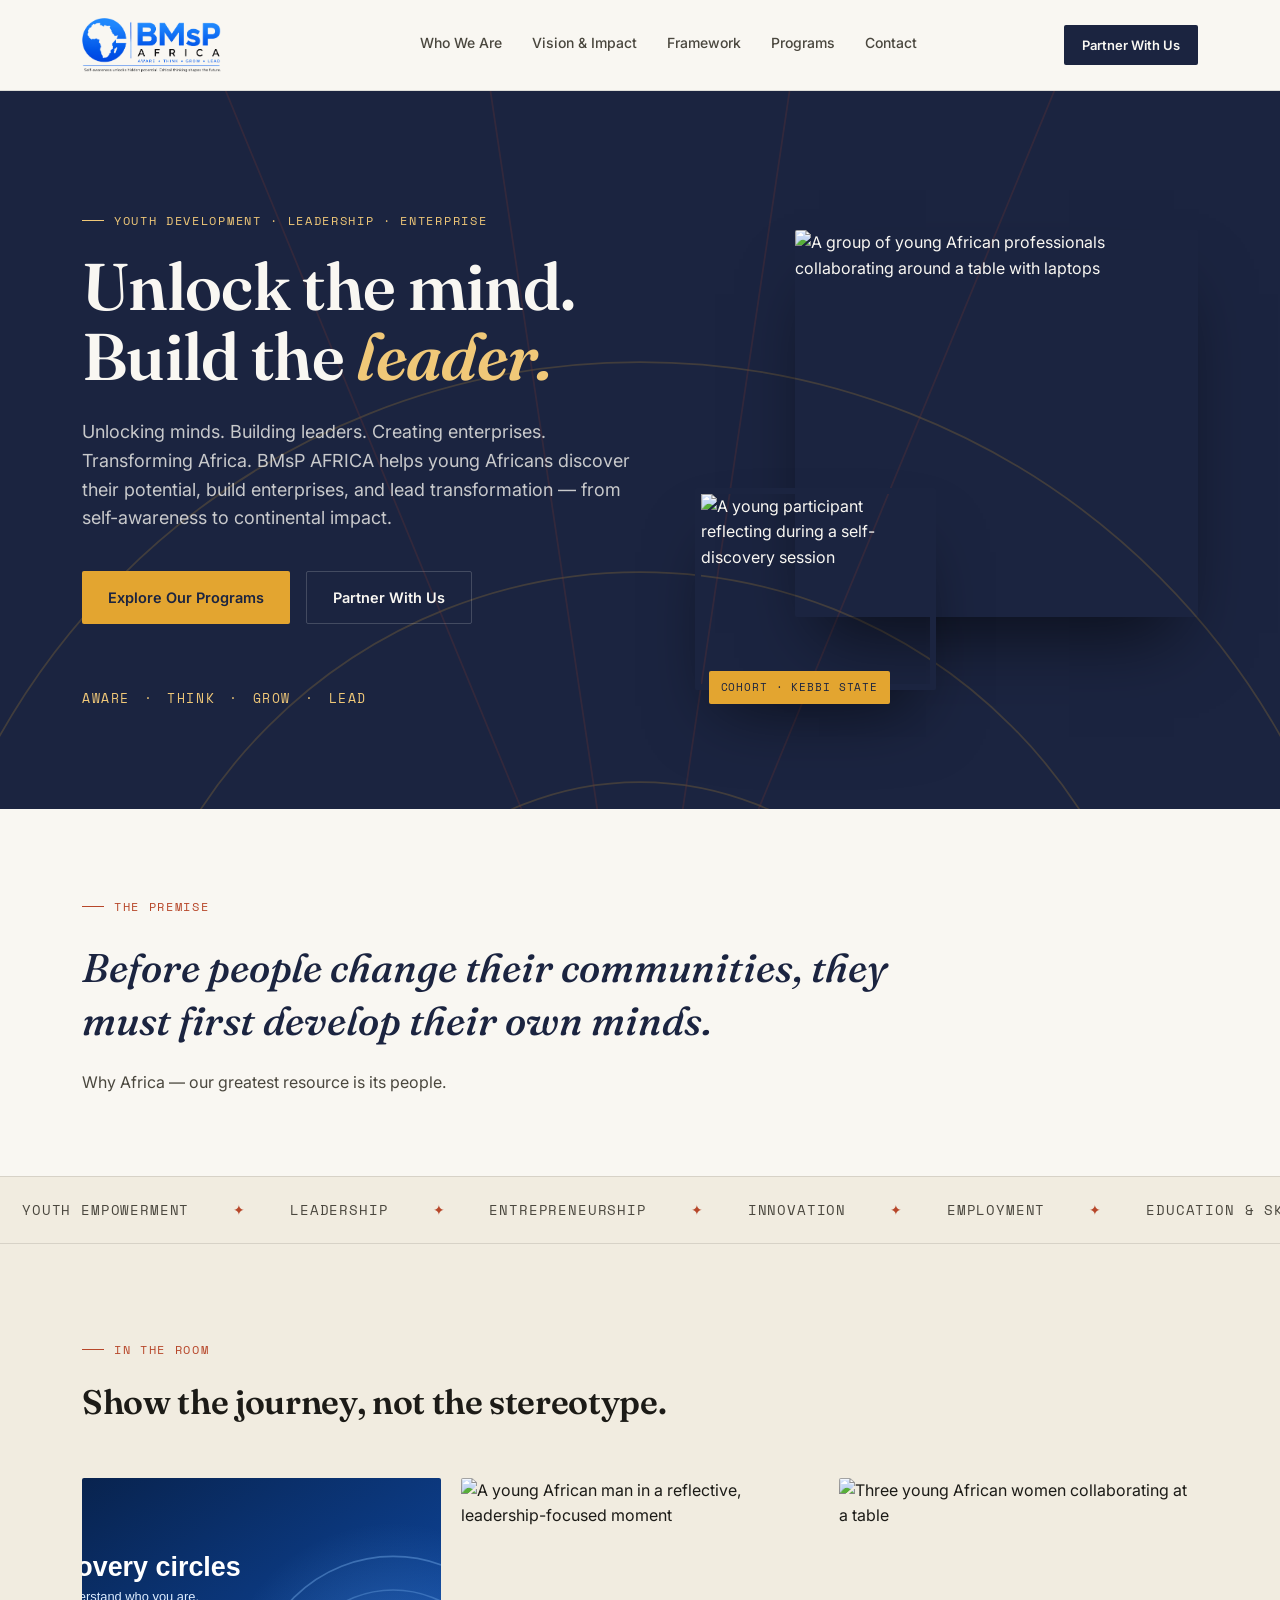
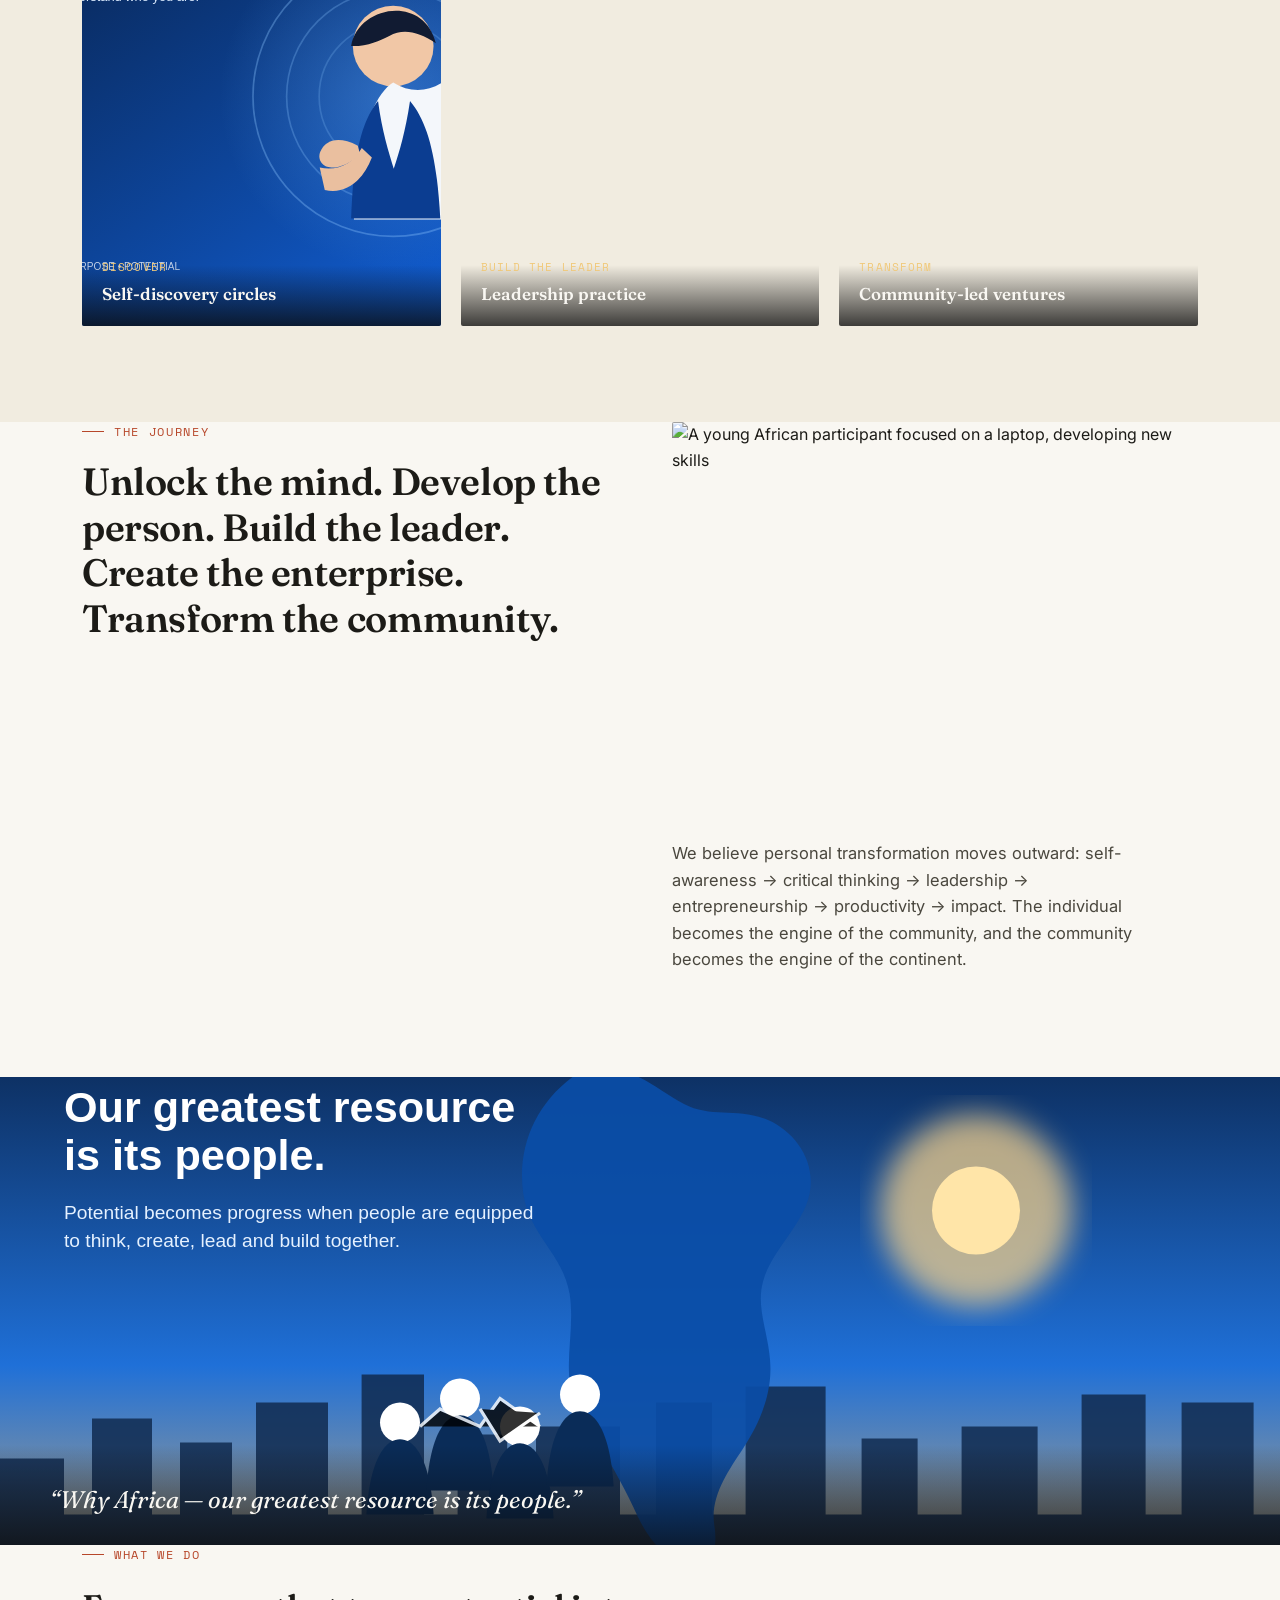
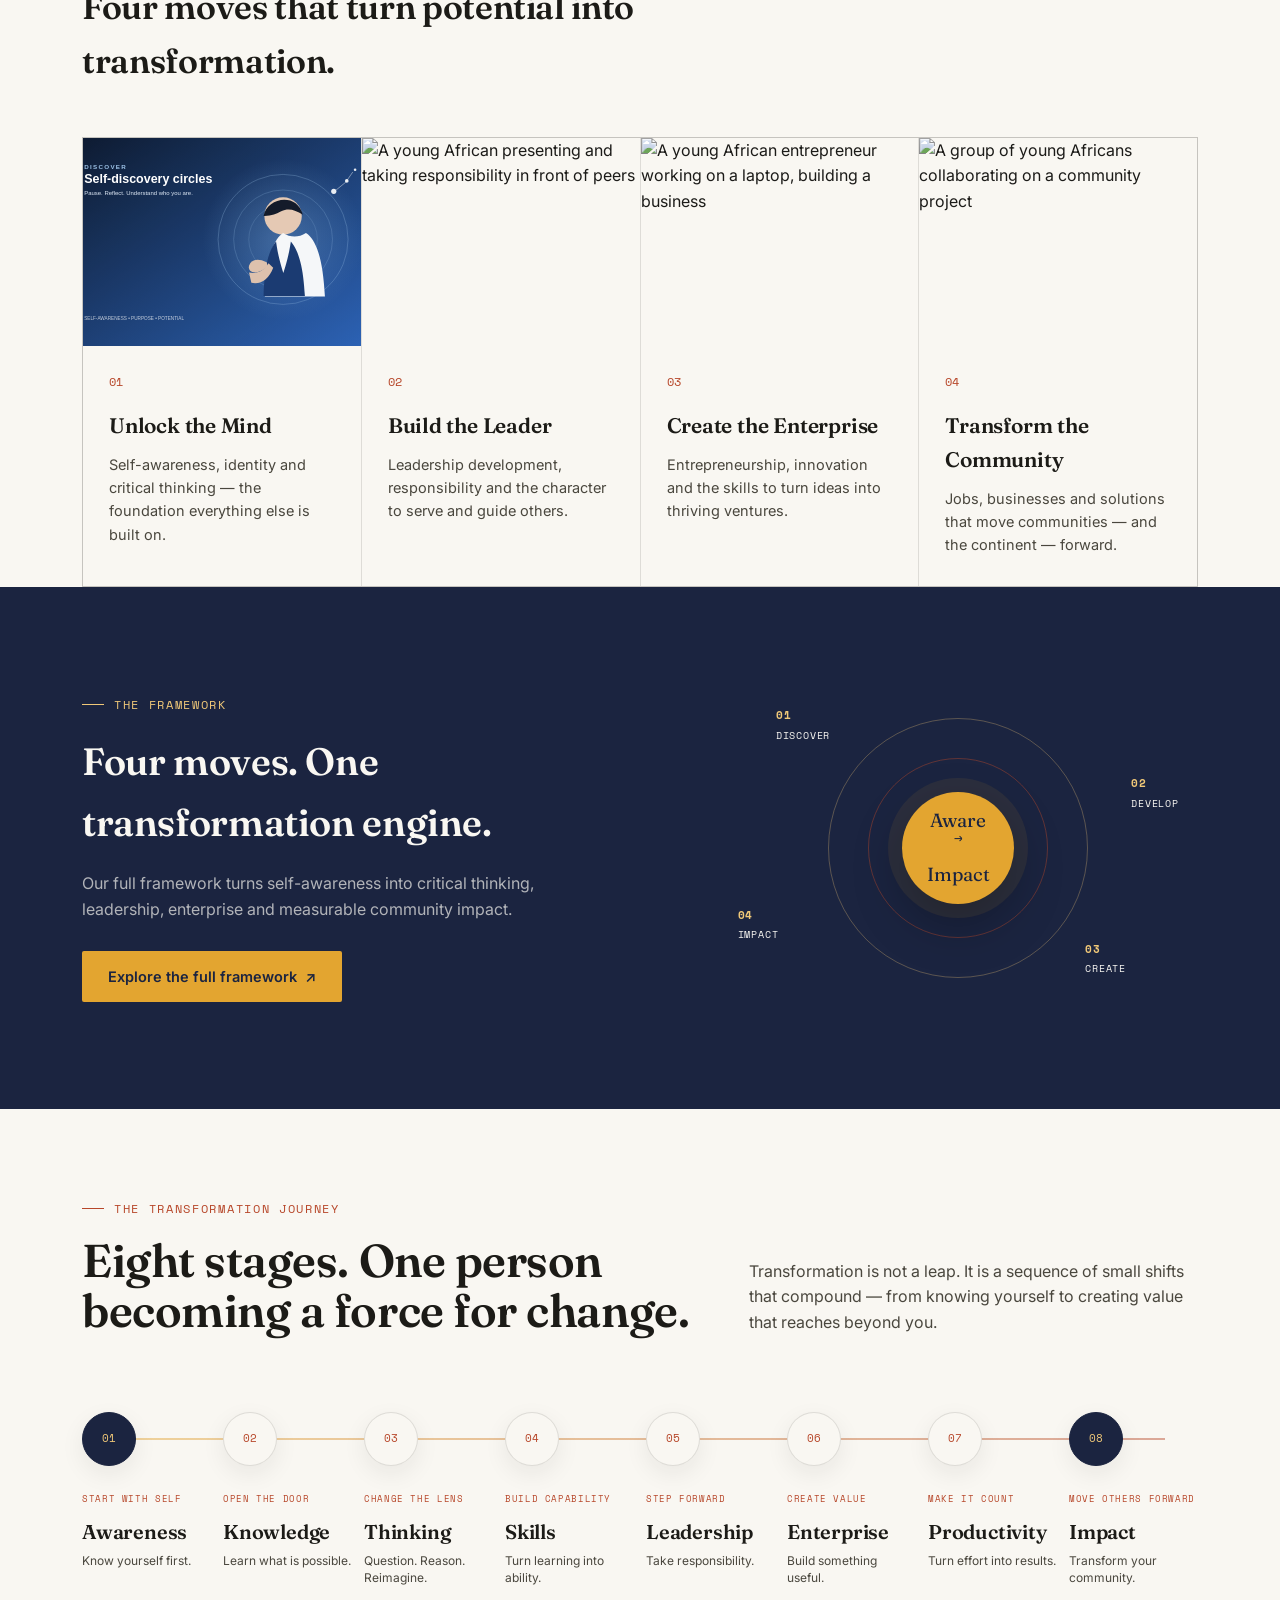
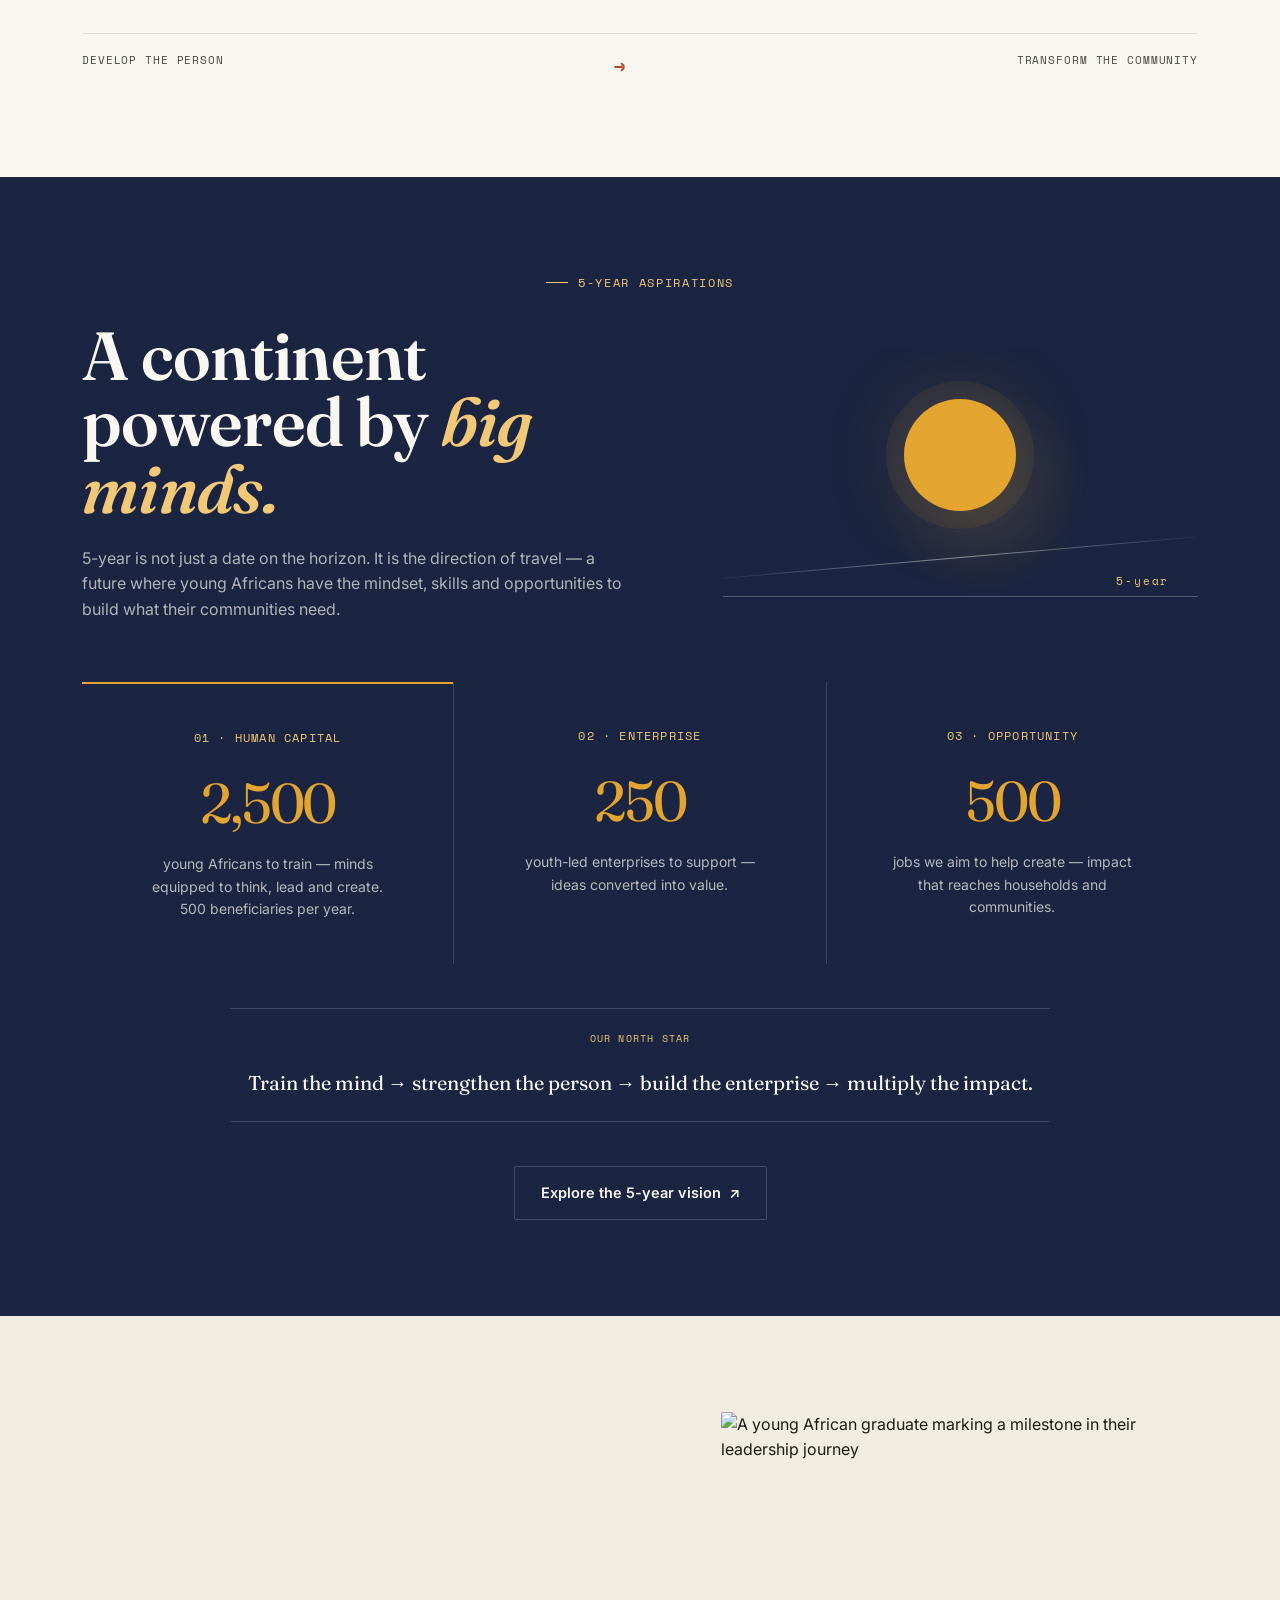
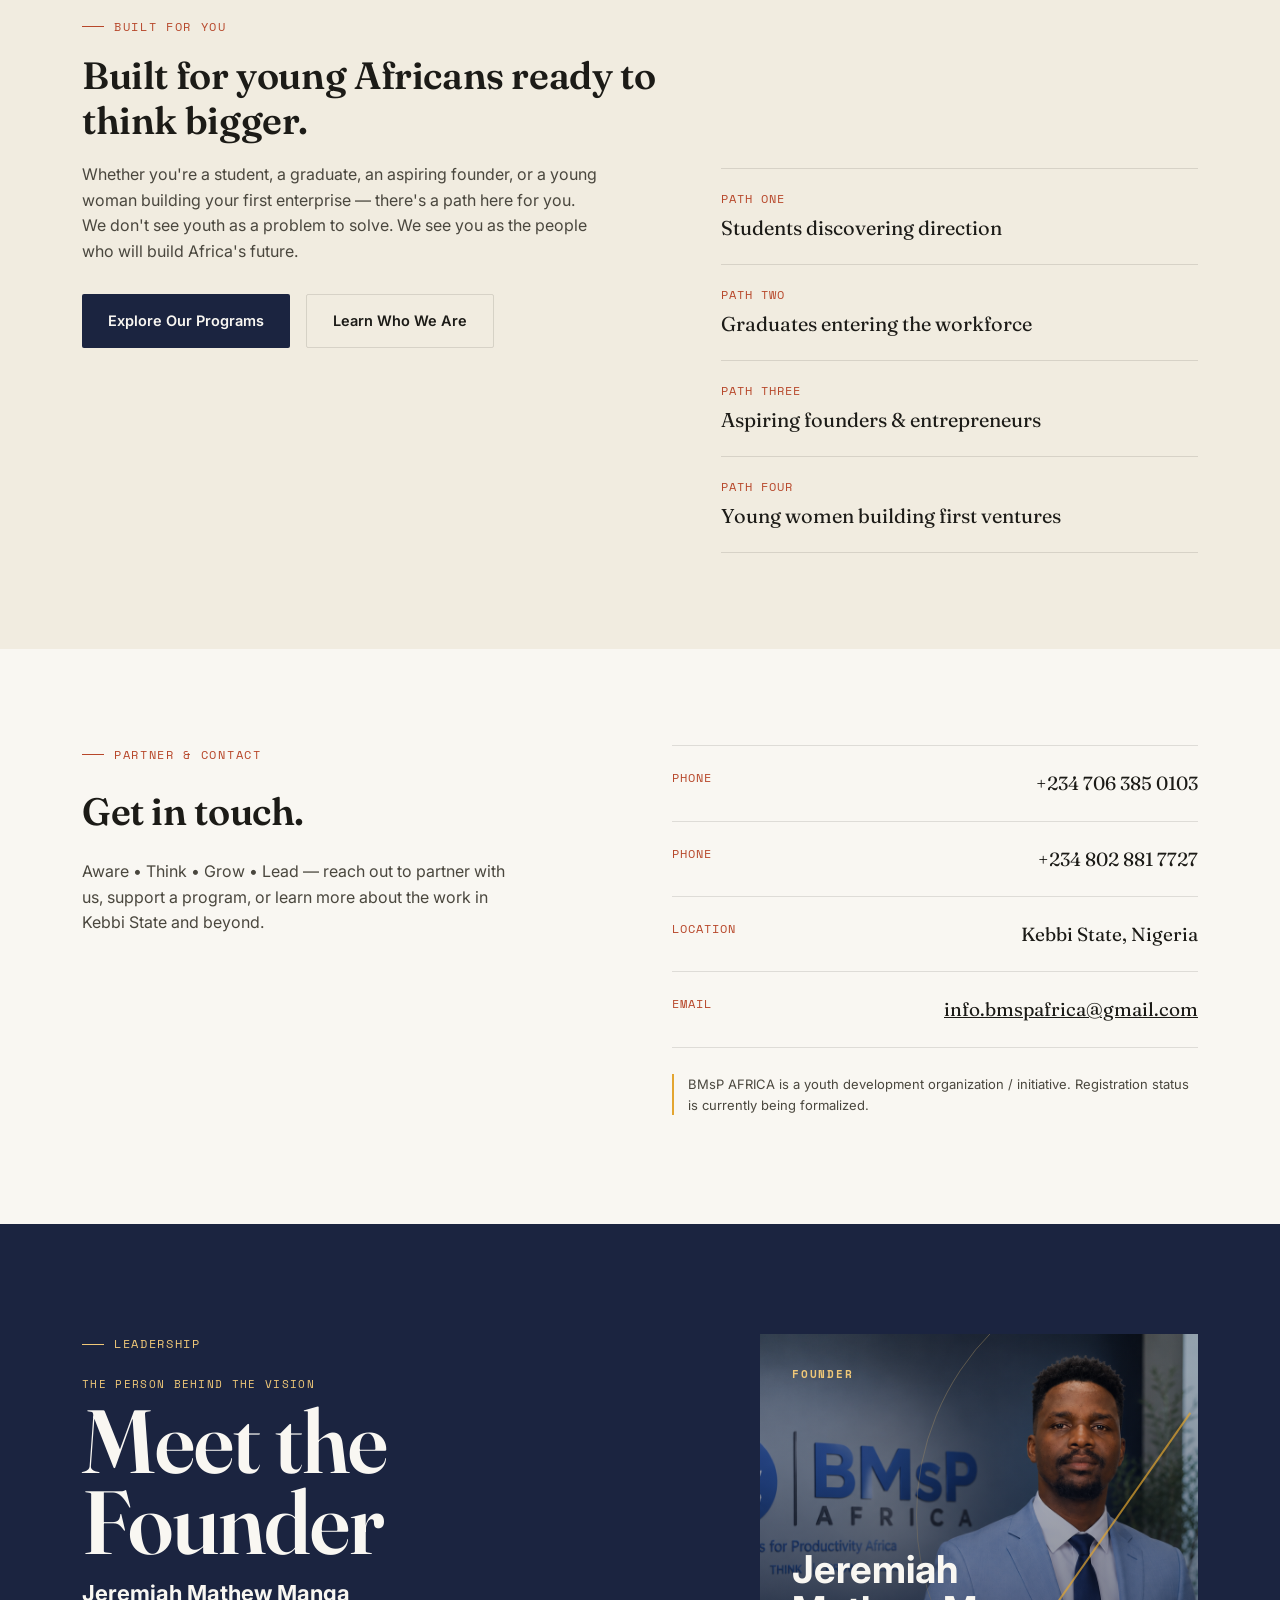
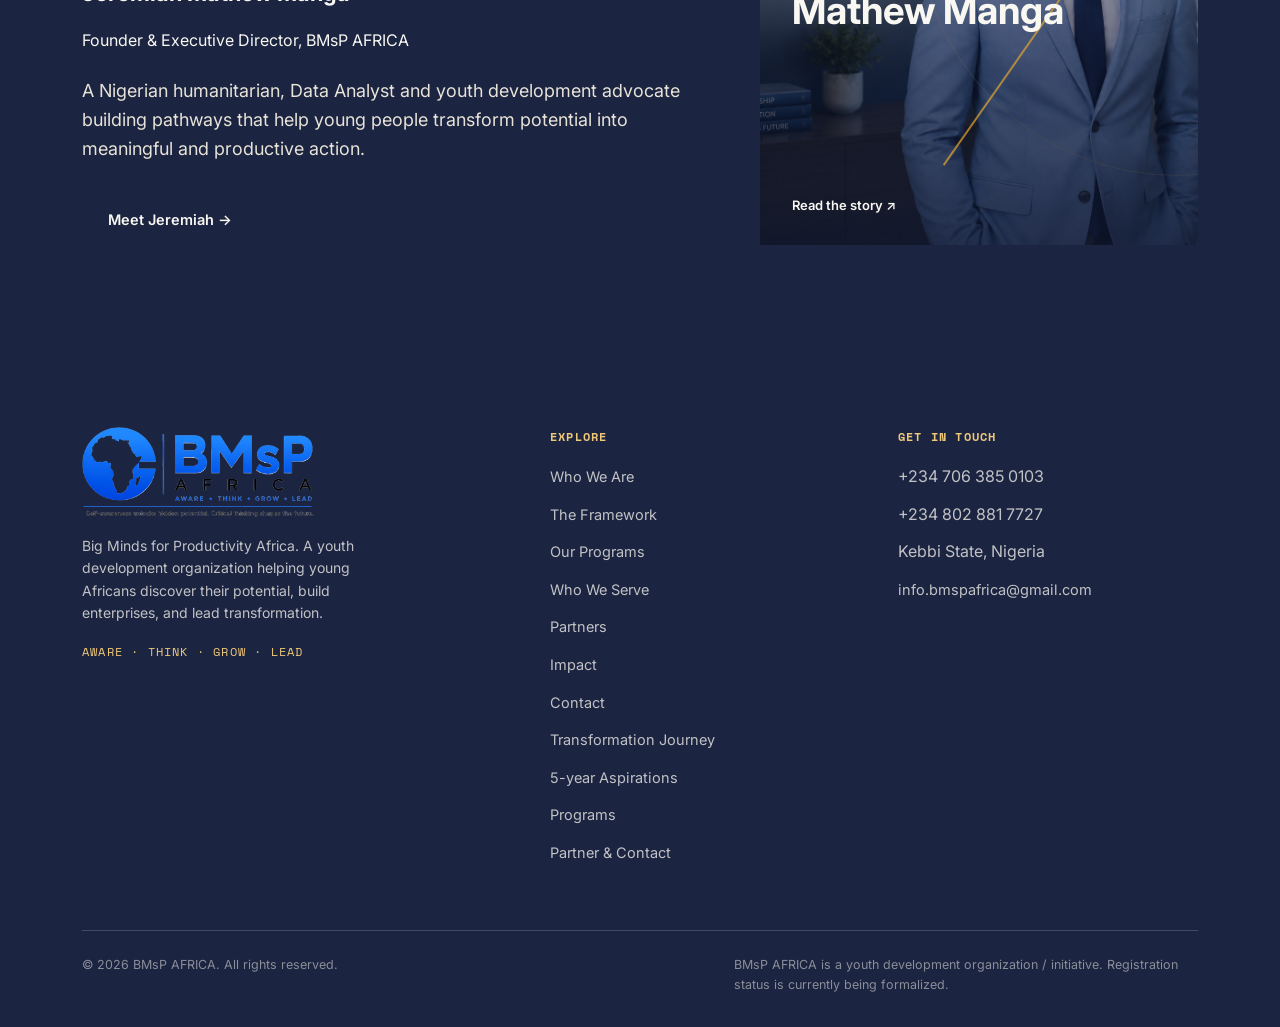
==== index.html @ b57a8e6c "Add files via upload" ====
<!DOCTYPE html>
<html lang="en">
<head>
<meta charset="UTF-8">
<meta name="viewport" content="width=device-width, initial-scale=1.0">
<title>BMsP AFRICA — Unlocking Minds. Building Leaders. Transforming Africa.</title>
<meta name="description" content="BMsP AFRICA (Big Minds for Productivity Africa) is a youth development organization in Kebbi State, Nigeria, helping young Africans discover their potential, build enterprises, and lead transformation across the continent.">
<meta property="og:title" content="BMsP AFRICA — Unlocking Minds. Building Leaders.">
<meta property="og:description" content="A youth development, leadership, entrepreneurship and innovation organization. Aware • Think • Grow • Lead.">
<meta property="og:type" content="website">
<meta name="theme-color" content="#F9F7F2">
<link rel="preconnect" href="https://fonts.googleapis.com">
<link rel="preconnect" href="https://fonts.gstatic.com" crossorigin>
<link href="https://fonts.googleapis.com/css2?family=Fraunces:ital,opsz,wght@0,9..144,300;0,9..144,500;0,9..144,600;0,9..144,700;1,9..144,500&family=Inter:wght@400;500;600;700&family=Space+Mono:wght@400;700&display=swap" rel="stylesheet">
<style>
  :root{
    --paper:#F9F7F2;
    --paper-dim:#F1ECE0;
    --ink:#1C1B17;
    --ink-soft:#4A473E;
    --indigo:#1B2440;
    --indigo-soft:#2B3555;
    --gold:#E3A530;
    --gold-soft:#F0C878;
    --clay:#B7472A;
    --sage:#4B6142;
    --line: rgba(28,27,23,0.12);
    --line-on-dark: rgba(249,247,242,0.18);
    --radius: 2px;
    --maxw: 1180px;
  }

  *{ box-sizing:border-box; }
  html{ scroll-behavior:smooth; }
  body{
    margin:0;
    background:var(--paper);
    color:var(--ink);
    font-family:'Inter', sans-serif;
    font-size:16px;
    line-height:1.6;
    -webkit-font-smoothing:antialiased;
  }
  img{ max-width:100%; display:block; }
  a{ color:inherit; }
  .wrap{ max-width:var(--maxw); margin:0 auto; padding:0 32px; }

  h1,h2,h3{
    font-family:'Fraunces', serif;
    font-weight:600;
    letter-spacing:-0.01em;
    margin:0;
  }
  .eyebrow{
    font-family:'Space Mono', monospace;
    font-size:12px;
    letter-spacing:0.14em;
    text-transform:uppercase;
    color:var(--clay);
    display:flex;
    align-items:center;
    gap:10px;
  }
  .eyebrow::before{
    content:"";
    width:22px; height:1px;
    background:var(--clay);
    display:inline-block;
  }
  .eyebrow.on-dark{ color:var(--gold-soft); }
  .eyebrow.on-dark::before{ background:var(--gold-soft); }

  section{ padding:96px 0; }
  @media (max-width:720px){ section{ padding:64px 0; } }

  /* ---------- NAV ---------- */
  header.site-nav{
    position:sticky; top:0; z-index:50;
    background:rgba(249,247,242,0.92);
    backdrop-filter:blur(8px);
    border-bottom:1px solid var(--line);
  }
  .nav-inner{
    max-width:var(--maxw); margin:0 auto; padding:18px 32px;
    display:flex; align-items:center; justify-content:space-between; gap:24px;
  }
  .logo{
    font-family:'Fraunces', serif; font-weight:700; font-size:19px;
    letter-spacing:0.02em; text-decoration:none; color:var(--ink);
    display:flex; align-items:center; gap:9px;
  }
  .logo .mark{
    width:11px; height:11px; border-radius:50%;
    background:var(--gold);
    box-shadow:0 0 0 3px rgba(227,165,48,0.25);
  }
  nav.links{ display:flex; gap:30px; }
  nav.links a{
    text-decoration:none; font-size:14px; font-weight:500;
    color:var(--ink-soft);
    padding-bottom:2px; border-bottom:1px solid transparent;
    transition:color .15s, border-color .15s;
  }
  nav.links a:hover{ color:var(--ink); border-color:var(--clay); }
  .nav-cta{
    font-size:13px; font-weight:600; text-decoration:none;
    background:var(--indigo); color:var(--paper);
    padding:10px 18px; border-radius:var(--radius);
    white-space:nowrap;
    transition:background .15s;
  }
  .nav-cta:hover{ background:var(--clay); }
  @media (max-width:860px){
    nav.links{ display:none; }
  }

  /* ---------- BUTTONS ---------- */
  .btn{
    display:inline-flex; align-items:center; gap:8px;
    text-decoration:none; font-weight:600; font-size:14.5px;
    padding:14px 26px; border-radius:var(--radius);
    transition:transform .15s, background .15s, color .15s, border-color .15s;
  }
  .btn-primary{ background:var(--gold); color:var(--indigo); }
  .btn-primary:hover{ transform:translateY(-2px); background:var(--gold-soft); }
  .btn-ghost{ border:1px solid var(--line-on-dark); color:var(--paper); }
  .btn-ghost:hover{ transform:translateY(-2px); border-color:var(--gold); color:var(--gold-soft); }
  .btn-outline-dark{ border:1px solid var(--line); color:var(--ink); }
  .btn-outline-dark:hover{ transform:translateY(-2px); border-color:var(--clay); color:var(--clay); }
  .btn-solid-dark{ background:var(--indigo); color:var(--paper); }
  .btn-solid-dark:hover{ transform:translateY(-2px); background:var(--clay); }

  /* ---------- HERO ---------- */
  .hero{
    position:relative;
    background:var(--indigo);
    color:var(--paper);
    overflow:hidden;
    padding:120px 0 100px;
  }
  .hero-rays{
    position:absolute; left:50%; bottom:-40%;
    width:1400px; height:1400px;
    transform:translateX(-50%);
    pointer-events:none;
    opacity:0.55;
  }
  .hero-inner{
    position:relative; z-index:2;
    max-width:760px;
  }
  .hero h1{
    font-size:clamp(38px, 6vw, 66px);
    line-height:1.06;
    margin:22px 0 26px;
    color:var(--paper);
  }
  .hero h1 em{
    font-style:italic; color:var(--gold-soft);
  }
  .hero p.lede{
    font-size:18px; color:rgba(249,247,242,0.78);
    max-width:560px; margin:0 0 38px;
  }
  .hero-ctas{ display:flex; gap:16px; flex-wrap:wrap; }
  .hero-tag{
    margin-top:64px; font-family:'Space Mono', monospace;
    font-size:13px; letter-spacing:0.12em; text-transform:uppercase;
    color:var(--gold-soft); display:flex; gap:14px; flex-wrap:wrap;
  }

  /* ---------- PREMISE ---------- */
  .premise{
    text-align:left; padding-top:88px; padding-bottom:64px;
  }
  .premise blockquote{
    font-family:'Fraunces', serif; font-style:italic; font-weight:500;
    font-size:clamp(26px, 3.6vw, 40px); line-height:1.32;
    margin:26px 0 0; max-width:820px; color:var(--indigo);
  }

  /* ---------- MARQUEE ---------- */
  .marquee-band{
    border-top:1px solid var(--line); border-bottom:1px solid var(--line);
    padding:22px 0; overflow:hidden; background:var(--paper-dim);
  }
  .marquee-track{
    display:flex; width:max-content;
    animation:scroll-left 32s linear infinite;
  }
  .marquee-track span{
    font-family:'Space Mono', monospace; font-size:14px;
    letter-spacing:0.06em; text-transform:uppercase;
    color:var(--ink-soft); padding:0 22px; white-space:nowrap;
  }
  .marquee-track span.dot{ color:var(--clay); }
  @keyframes scroll-left{
    from{ transform:translateX(0); }
    to{ transform:translateX(-50%); }
  }
  @media (prefers-reduced-motion: reduce){
    .marquee-track{ animation:none; }
  }

  /* ---------- JOURNEY STATEMENT ---------- */
  .journey-statement{
    display:grid; grid-template-columns:1fr 1fr; gap:64px; align-items:start;
  }
  @media (max-width:820px){ .journey-statement{ grid-template-columns:1fr; gap:32px; } }
  .journey-statement h2{ font-size:clamp(28px,3.4vw,38px); line-height:1.2; margin-top:18px; }
  .journey-statement p{ color:var(--ink-soft); font-size:16.5px; max-width:46ch; }

  /* ---------- WHAT WE DO ---------- */
  .card-grid{
    display:grid; grid-template-columns:repeat(4,1fr); gap:1px;
    background:var(--line); border:1px solid var(--line); margin-top:48px;
  }
  @media (max-width:900px){ .card-grid{ grid-template-columns:repeat(2,1fr); } }
  @media (max-width:520px){ .card-grid{ grid-template-columns:1fr; } }
  .do-card{ background:var(--paper); padding:34px 28px; }
  .do-card .num{ font-family:'Space Mono', monospace; font-size:12px; color:var(--clay); }
  .do-card h3{ font-size:21px; margin:18px 0 10px; }
  .do-card p{ color:var(--ink-soft); font-size:14.5px; margin:0; }

  /* ---------- FRAMEWORK (dark band) ---------- */
  .framework{ background:var(--indigo); color:var(--paper); }
  .framework .eyebrow{ color:var(--gold-soft); }
  .framework .eyebrow::before{ background:var(--gold-soft); }
  .framework h2{ color:var(--paper); font-size:clamp(28px,3.4vw,38px); margin-top:18px; max-width:640px; }
  .framework-link{ margin-top:22px; }

  .steps-row{
    margin-top:64px; display:grid; grid-template-columns:repeat(4,1fr);
    gap:28px; position:relative;
  }
  @media (max-width:860px){ .steps-row{ grid-template-columns:1fr 1fr; } }
  @media (max-width:520px){ .steps-row{ grid-template-columns:1fr; } }
  .step{
    border-top:2px solid rgba(249,247,242,0.22);
    padding-top:22px;
    transform:translateY(0);
  }
  .step:nth-child(1){ transform:translateY(26px); }
  .step:nth-child(2){ transform:translateY(10px); }
  .step:nth-child(3){ transform:translateY(-6px); }
  .step:nth-child(4){ transform:translateY(-22px); border-top-color:var(--gold); }
  @media (max-width:860px){ .step{ transform:none !important; } }
  .step .step-num{ font-family:'Space Mono', monospace; font-size:13px; color:var(--gold-soft); }
  .step h3{ font-family:'Fraunces', serif; font-size:22px; margin:14px 0 4px; color:var(--paper); }
  .step .q{ font-style:italic; color:rgba(249,247,242,0.6); font-size:14px; margin-bottom:10px; }
  .step p.desc{ color:rgba(249,247,242,0.68); font-size:14px; margin:0; }

  /* ---------- TRANSFORMATION STAGES ---------- */
  .stages-head{ display:flex; justify-content:space-between; align-items:flex-end; gap:24px; flex-wrap:wrap; }
  .stages-head p{ color:var(--ink-soft); max-width:44ch; margin:18px 0 0; }
  .stages-row{
    margin-top:60px; display:flex; gap:0; align-items:flex-end;
    overflow-x:auto; padding-bottom:8px;
  }
  .stage{
    flex:1 1 0; min-width:110px; text-align:left; position:relative;
    padding:0 10px 0 0;
  }
  .stage .stem{
    width:100%; height:3px; background:var(--line); position:relative; margin-bottom:16px;
  }
  .stage .stem::after{
    content:""; position:absolute; left:0; top:-4px;
    width:11px; height:11px; border-radius:50%;
    background:var(--gold); border:2px solid var(--paper); box-shadow:0 0 0 1px var(--gold);
  }
  .stage:nth-child(8) .stem::after{ background:var(--clay); box-shadow:0 0 0 1px var(--clay); }
  .stage .snum{ font-family:'Space Mono', monospace; font-size:11px; color:var(--clay); }
  .stage h4{ font-family:'Fraunces', serif; font-size:17px; margin:6px 0 4px; }
  .stage p{ font-size:12.5px; color:var(--ink-soft); margin:0; line-height:1.4; }
  .stage:nth-child(1){ margin-bottom:0; }
  .stage:nth-child(2){ margin-bottom:8px; }
  .stage:nth-child(3){ margin-bottom:16px; }
  .stage:nth-child(4){ margin-bottom:24px; }
  .stage:nth-child(5){ margin-bottom:32px; }
  .stage:nth-child(6){ margin-bottom:40px; }
  .stage:nth-child(7){ margin-bottom:48px; }
  .stage:nth-child(8){ margin-bottom:56px; }
  @media (max-width:900px){
    .stages-row{ flex-wrap:wrap; }
    .stage{ flex:1 1 22%; margin-bottom:0 !important; }
  }
  .stages-foot{
    display:flex; justify-content:space-between; margin-top:8px;
    font-family:'Space Mono', monospace; font-size:12px; letter-spacing:0.08em;
    text-transform:uppercase; color:var(--ink-soft); flex-wrap:wrap; gap:8px;
  }

  /* ---------- BUILT FOR ---------- */
  .built-for{ background:var(--paper-dim); }
  .built-inner{
    display:grid; grid-template-columns:1.1fr 0.9fr; gap:56px; align-items:center;
  }
  @media (max-width:860px){ .built-inner{ grid-template-columns:1fr; } }
  .built-for h2{ font-size:clamp(28px,3.4vw,38px); line-height:1.18; margin-top:18px; }
  .built-for p{ color:var(--ink-soft); font-size:16px; margin-top:18px; max-width:52ch; }
  .built-ctas{ display:flex; gap:16px; margin-top:30px; flex-wrap:wrap; }
  .audience-list{ display:flex; flex-direction:column; gap:0; }
  .audience-list div{
    padding:20px 0; border-bottom:1px solid var(--line);
    font-family:'Fraunces', serif; font-size:20px;
  }
  .audience-list div:first-child{ border-top:1px solid var(--line); }
  .audience-list span{
    font-family:'Space Mono', monospace; font-size:12px; color:var(--clay);
    display:block; margin-bottom:4px; text-transform:uppercase; letter-spacing:0.08em;
  }

  /* ---------- ASPIRATIONS ---------- */
  .aspirations{ background:var(--indigo); color:var(--paper); text-align:center; }
  .aspirations .eyebrow{ justify-content:center; color:var(--gold-soft); }
  .aspirations .eyebrow::before{ background:var(--gold-soft); }
  .aspirations h2{ color:var(--paper); font-size:clamp(28px,3.6vw,40px); margin:18px auto 8px; max-width:640px; }
  .aspirations > .wrap > p{ color:rgba(249,247,242,0.65); max-width:52ch; margin:0 auto; }
  .goal-grid{
    margin-top:60px; display:grid; grid-template-columns:repeat(3,1fr); gap:1px;
    background:rgba(249,247,242,0.16);
  }
  @media (max-width:720px){ .goal-grid{ grid-template-columns:1fr; } }
  .goal{ background:var(--indigo); padding:44px 24px; }
  .goal .glabel{ font-family:'Space Mono', monospace; font-size:12px; letter-spacing:0.1em; text-transform:uppercase; color:var(--gold-soft); }
  .goal .gnum{ font-family:'Fraunces', serif; font-size:clamp(40px,5vw,56px); color:var(--gold); margin:10px 0 6px; }
  .goal .gdesc{ color:rgba(249,247,242,0.7); font-size:14px; }
  .aspirations-link{ margin-top:44px; }

  /* ---------- CONTACT ---------- */
  .contact-inner{
    display:grid; grid-template-columns:1fr 1fr; gap:64px;
  }
  @media (max-width:820px){ .contact-inner{ grid-template-columns:1fr; gap:40px; } }
  .contact-inner h2{ font-size:clamp(28px,3.4vw,38px); margin-top:18px; }
  .contact-inner p.intro{ color:var(--ink-soft); margin-top:16px; max-width:44ch; }
  .contact-list{ list-style:none; margin:0; padding:0; }
  .contact-list li{
    padding:22px 0; border-bottom:1px solid var(--line);
    display:flex; justify-content:space-between; gap:16px; flex-wrap:wrap;
  }
  .contact-list li:first-child{ border-top:1px solid var(--line); }
  .contact-list .clabel{
    font-family:'Space Mono', monospace; font-size:12px; text-transform:uppercase;
    letter-spacing:0.08em; color:var(--clay);
  }
  .contact-list .cval{ font-family:'Fraunces', serif; font-size:19px; }
  .contact-note{
    margin-top:26px; font-size:13px; color:var(--ink-soft); border-left:2px solid var(--gold);
    padding-left:14px;
  }

  /* ---------- FOOTER ---------- */
  footer{ background:var(--indigo); color:rgba(249,247,242,0.75); padding:72px 0 32px; }
  .footer-grid{
    display:grid; grid-template-columns:1.4fr 1fr 1fr; gap:48px;
  }
  @media (max-width:720px){ .footer-grid{ grid-template-columns:1fr; gap:32px; } }
  .footer-grid h4{
    font-family:'Space Mono', monospace; font-size:12px; text-transform:uppercase;
    letter-spacing:0.1em; color:var(--gold-soft); margin:0 0 18px;
  }
  .footer-logo{
    font-family:'Fraunces', serif; font-weight:700; font-size:20px; color:var(--paper);
    display:flex; align-items:center; gap:9px; margin-bottom:14px;
  }
  .footer-logo .mark{ width:11px; height:11px; border-radius:50%; background:var(--gold); }
  .footer-grid p{ font-size:14px; line-height:1.6; max-width:36ch; }
  .footer-tag{ margin-top:18px; font-family:'Space Mono', monospace; font-size:12px; letter-spacing:0.1em; text-transform:uppercase; color:var(--gold-soft); }
  .footer-grid ul{ list-style:none; margin:0; padding:0; display:flex; flex-direction:column; gap:12px; }
  .footer-grid ul a{ text-decoration:none; font-size:14.5px; color:rgba(249,247,242,0.75); transition:color .15s; }
  .footer-grid ul a:hover{ color:var(--gold-soft); }
  .footer-bottom{
    margin-top:64px; padding-top:24px; border-top:1px solid var(--line-on-dark);
    display:flex; justify-content:space-between; gap:16px; flex-wrap:wrap;
    font-size:12.5px; color:rgba(249,247,242,0.5);
  }
  .footer-bottom .reg-note{ max-width:58ch; }


  /* ---------- REAL BRAND LOGO ---------- */
  .brand-logo{display:block;width:190px;height:54px;text-decoration:none;overflow:hidden}
  .brand-logo img{width:100%;height:100%;object-fit:contain;object-position:left center}
  .footer-logo{width:250px;max-width:100%;margin-bottom:18px}
  .footer-logo img{width:100%;height:auto;max-height:90px;object-fit:contain;object-position:left center}

  /* ---------- FRAMEWORK TEASER ---------- */
  .framework-teaser{display:grid;grid-template-columns:1fr .85fr;gap:72px;align-items:center}
  .framework-copy p{color:rgba(249,247,242,.68);max-width:50ch;margin:18px 0 0}
  .framework-copy .framework-link{margin-top:28px}
  .framework-preview{height:330px;position:relative;display:grid;place-items:center}
  .preview-orbit{position:absolute;border:1px solid rgba(240,200,120,.3);border-radius:50%}
  .orbit-one{width:260px;height:260px}.orbit-two{width:180px;height:180px;border-color:rgba(183,71,42,.45)}
  .preview-core{width:112px;height:112px;border-radius:50%;background:var(--gold);color:var(--indigo);display:grid;place-content:center;text-align:center;font-family:'Fraunces',serif;font-size:19px;line-height:1.05;box-shadow:0 0 0 14px rgba(227,165,48,.08),0 20px 50px rgba(0,0,0,.3);z-index:2}
  .preview-core span{font-family:'Space Mono',monospace;font-size:14px}
  .preview-node{position:absolute;z-index:3;display:flex;flex-direction:column;gap:3px;font-family:'Space Mono',monospace;font-size:10px;text-transform:uppercase;letter-spacing:.08em;color:var(--paper)}
  .preview-node b{color:var(--gold-soft);font-size:11px}.n1{top:24px;left:12%}.n2{top:92px;right:4%}.n3{bottom:36px;right:15%}.n4{bottom:70px;left:4%}

  /* ---------- CREATIVE JOURNEY ---------- */
  .journey-section{padding-top:90px;padding-bottom:96px}
  .journey-intro{display:grid;grid-template-columns:1.15fr .85fr;gap:60px;align-items:end}
  .journey-intro h2{font-size:clamp(30px,4vw,46px);line-height:1.08;margin-top:18px;max-width:680px}
  .journey-intro p{color:var(--ink-soft);max-width:44ch;margin:0}
  .journey-map{position:relative;margin-top:76px;display:grid;grid-template-columns:repeat(8,1fr);gap:12px;padding:0 0 28px}
  .journey-line{position:absolute;left:3%;right:3%;top:26px;height:2px;background:linear-gradient(90deg,var(--gold),var(--clay));opacity:.45}
  .journey-stage{position:relative;z-index:2;padding-top:0}
  .stage-pin{width:54px;height:54px;display:grid;place-items:center;border-radius:50%;border:1px solid var(--line);background:var(--paper);color:var(--clay);font-family:'Space Mono',monospace;font-size:11px;margin-bottom:18px;box-shadow:0 8px 24px rgba(28,27,23,.07)}
  .journey-stage.featured .stage-pin,.journey-stage.final .stage-pin{background:var(--indigo);color:var(--gold-soft);border-color:var(--indigo)}
  .journey-stage small{font-family:'Space Mono',monospace;font-size:9px;letter-spacing:.07em;color:var(--clay);line-height:1.3}
  .journey-stage h3{font-size:20px;margin:7px 0 5px}.journey-stage p{font-size:12px;color:var(--ink-soft);line-height:1.4;margin:0}
  .journey-foot{border-top:1px solid var(--line);margin-top:18px;padding-top:18px;display:flex;justify-content:space-between;font-family:'Space Mono',monospace;text-transform:uppercase;letter-spacing:.08em;font-size:11px;color:var(--ink-soft)}
  .journey-foot strong{color:var(--clay);font-size:18px}

  /* ---------- CREATIVE 5-year HORIZON ---------- */
  .aspiration-hero{display:grid;grid-template-columns:1.1fr .9fr;gap:60px;align-items:center;text-align:left;margin-top:30px}
  .aspiration-hero h2{text-align:left;font-size:clamp(38px,5.4vw,68px);line-height:.98;max-width:720px;margin:0}
  .aspiration-hero h2 em{color:var(--gold-soft);font-style:italic}
  .aspiration-hero p{text-align:left;max-width:55ch;color:rgba(249,247,242,.68);margin:24px 0 0}
  .horizon{height:250px;position:relative;overflow:hidden;border-bottom:1px solid rgba(249,247,242,.25);background:radial-gradient(circle at 55% 58%,rgba(227,165,48,.12),transparent 35%)}
  .sun{width:112px;height:112px;border-radius:50%;background:var(--gold);position:absolute;left:50%;top:52px;transform:translateX(-50%);box-shadow:0 0 0 18px rgba(227,165,48,.08),0 0 90px rgba(227,165,48,.16)}
  .horizon-line{position:absolute;left:-5%;right:-5%;bottom:38px;height:1px;background:linear-gradient(90deg,transparent,rgba(249,247,242,.5),transparent);transform:skewY(-5deg)}
  .horizon-label{position:absolute;right:6%;bottom:6px;font-family:'Space Mono',monospace;font-size:11px;letter-spacing:.18em;color:var(--gold-soft)}
  .aspiration-statement{margin:44px auto 0;max-width:820px;border-top:1px solid rgba(249,247,242,.18);border-bottom:1px solid rgba(249,247,242,.18);padding:22px 0;display:flex;align-items:center;justify-content:center;gap:20px;flex-wrap:wrap}
  .aspiration-statement span{font-family:'Space Mono',monospace;font-size:10px;text-transform:uppercase;letter-spacing:.12em;color:var(--gold-soft)}
  .aspiration-statement p{margin:0;color:var(--paper);font-family:'Fraunces',serif;font-size:20px}
  .goal{transition:transform .25s ease,background .25s ease}.goal:hover{transform:translateY(-6px);background:var(--indigo-soft)}
  .goal-feature{border-top:2px solid var(--gold)}.goal .gnum{letter-spacing:-.04em}.goal .gdesc{max-width:28ch;margin:0 auto}
  @media(max-width:820px){.framework-teaser{grid-template-columns:1fr;gap:30px}.framework-preview{height:280px}.journey-intro,.aspiration-hero{grid-template-columns:1fr;gap:24px}.journey-map{grid-template-columns:repeat(2,1fr);row-gap:42px}.journey-line{display:none}.horizon{height:190px}}
  @media(max-width:1050px) and (min-width:821px){.journey-map{grid-template-columns:repeat(4,1fr);row-gap:42px}.journey-line{display:none}}

  :focus-visible{ outline:2px solid var(--gold); outline-offset:3px; }

  /* ---------- HERO MEDIA ---------- */
  .hero-grid{
    position:relative; z-index:2;
    display:grid; grid-template-columns:1.05fr 0.95fr; gap:56px; align-items:center;
  }
  @media (max-width:900px){ .hero-grid{ grid-template-columns:1fr; gap:36px; } }
  .hero-copy{ max-width:640px; }
  .hero-media{ position:relative; height:460px; }
  @media (max-width:900px){ .hero-media{ height:300px; order:-1; } }
  .hero-media img{
    position:absolute; display:block; object-fit:cover;
    border-radius:var(--radius); box-shadow:0 40px 70px -24px rgba(0,0,0,0.6);
  }
  .hero-media .img-main{ width:80%; height:84%; top:0; right:0; }
  .hero-media .img-accent{
    width:48%; height:44%; bottom:0; left:0;
    border:6px solid var(--indigo);
  }
  .hero-media .media-tag{
    position:absolute; left:14px; bottom:-14px; z-index:3;
    background:var(--gold); color:var(--indigo);
    font-family:'Space Mono', monospace; font-size:11px; letter-spacing:0.08em;
    text-transform:uppercase; padding:8px 12px; border-radius:var(--radius);
  }
  @media (max-width:900px){ .hero-media .media-tag{ display:none; } }

  /* ---------- FEATURE PHOTO (full bleed) ---------- */
  .feature-photo{
    position:relative; width:100%; height:52vh; min-height:340px; max-height:540px;
    overflow:hidden; margin-top:88px;
  }
  @media (max-width:720px){ .feature-photo{ margin-top:56px; height:280px; } }
  .feature-photo img{ width:100%; height:100%; object-fit:cover; display:block; }
  .feature-photo .fp-caption{
    position:absolute; left:0; right:0; bottom:0;
    background:linear-gradient(to top, rgba(10,10,10,0.72), transparent);
    padding:36px 32px 26px; color:var(--paper);
  }
  .feature-photo .fp-caption .wrap{ padding:0; max-width:var(--maxw); margin:0 auto; }
  .feature-photo .fp-caption p{
    font-family:'Fraunces', serif; font-style:italic; font-size:clamp(18px,2.2vw,24px);
    max-width:640px; margin:0;
  }

  /* ---------- PHOTO BAND ---------- */
  .photo-band{ background:var(--paper-dim); }
  .photo-grid{
    margin-top:48px; display:grid; grid-template-columns:repeat(3,1fr); gap:20px;
  }
  @media (max-width:820px){ .photo-grid{ grid-template-columns:1fr; } }
  .photo-grid figure{
    margin:0; position:relative; overflow:hidden; border-radius:var(--radius);
    aspect-ratio:4/5;
  }
  .photo-grid img{
    width:100%; height:100%; object-fit:cover; display:block;
    transition:transform .5s ease;
  }
  .photo-grid figure:hover img{ transform:scale(1.05); }
  .photo-grid figcaption{
    position:absolute; left:0; right:0; bottom:0;
    padding:20px 20px 18px;
    background:linear-gradient(to top, rgba(10,10,10,0.78), transparent 70%);
    color:var(--paper);
  }
  .photo-grid figcaption span{
    display:block; font-family:'Space Mono', monospace; font-size:11px;
    letter-spacing:0.1em; text-transform:uppercase; color:var(--gold-soft);
    margin-bottom:4px;
  }
  .photo-grid figcaption strong{ font-family:'Fraunces', serif; font-weight:600; font-size:17px; }

  /* ---------- JOURNEY PHOTO ---------- */
  .journey-photo{
    width:100%; aspect-ratio:4/3; object-fit:cover; border-radius:var(--radius);
    margin-bottom:24px;
  }

  /* ---------- DO-CARD THUMBS ---------- */
  .do-card{ padding:0; }
  .do-card .thumb{ width:100%; aspect-ratio:4/3; overflow:hidden; }
  .do-card .thumb img{
    width:100%; height:100%; object-fit:cover; display:block;
    filter:grayscale(35%); transition:filter .35s ease;
  }
  .do-card:hover .thumb img{ filter:grayscale(0%); }
  .do-card .body{ padding:26px 26px 30px; }

  /* ---------- BUILT-FOR MEDIA ---------- */
  .built-media img{
    width:100%; aspect-ratio:16/11; object-fit:cover; border-radius:var(--radius);
    margin-bottom:28px;
  }

  /* ---------- DEEP-DIVE LINKS ---------- */
  .deep-dive-link{
    display:inline-flex; align-items:center; gap:9px;
    margin-top:20px; text-decoration:none;
    font-family:'Space Mono',monospace; font-size:11px;
    letter-spacing:.08em; text-transform:uppercase;
    color:var(--gold-soft); border-bottom:1px solid rgba(249,247,242,.3);
    padding-bottom:6px; transition:gap .2s,border-color .2s;
  }
  .deep-dive-link:hover{ gap:14px; border-color:var(--gold); }
  .journey-deep-link,.aspiration-deep-link{
    display:inline-flex; align-items:center; gap:9px;
    margin-top:26px; text-decoration:none;
    font-family:'Space Mono',monospace; font-size:11px;
    letter-spacing:.08em; text-transform:uppercase;
    color:var(--clay); border-bottom:1px solid var(--line);
    padding-bottom:6px; transition:gap .2s,border-color .2s;
  }
  .journey-deep-link:hover,.aspiration-deep-link:hover{ gap:14px; border-color:var(--clay); }
  .framework .steps-row{ pointer-events:none; }
  .framework .steps-row .step{ opacity:.92; }
  .section-preview{ cursor:pointer; }

</style>
</head>
<body>

<header class="site-nav">
  <div class="nav-inner">
    <a class="brand-logo" href="#top" aria-label="BMsP Africa home"><img src="bmsp-logo.png" alt="BMsP Africa — Big Minds for Productivity Africa"></a>
    <nav class="links">
      <a href="#who-we-are">Who We Are</a>
      <a href="#vision-impact">Vision &amp; Impact</a>
      <a href="framework.html">Framework</a>
      <a href="programs.html">Programs</a>
      <a href="contact.html">Contact</a>
    </nav>
    <a class="nav-cta" href="partners.html">Partner With Us</a>
  </div>
</header>

<main id="top">

  <!-- HERO -->
  <section class="hero">
    <svg class="hero-rays" viewBox="0 0 800 800" aria-hidden="true">
      <g fill="none" stroke="#E3A530" stroke-opacity="0.35">
        <circle cx="400" cy="800" r="180"/>
        <circle cx="400" cy="800" r="300"/>
        <circle cx="400" cy="800" r="420"/>
      </g>
      <g stroke="#B7472A" stroke-opacity="0.28">
        <line x1="400" y1="800" x2="120" y2="120"/>
        <line x1="400" y1="800" x2="290" y2="60"/>
        <line x1="400" y1="800" x2="510" y2="60"/>
        <line x1="400" y1="800" x2="680" y2="120"/>
      </g>
    </svg>
    <div class="wrap hero-grid">
      <div class="hero-copy">
        <div class="eyebrow on-dark">Youth Development · Leadership · Enterprise</div>
        <h1>Unlock the mind.<br>Build the <em>leader.</em></h1>
        <p class="lede">Unlocking minds. Building leaders. Creating enterprises. Transforming Africa. BMsP AFRICA helps young Africans discover their potential, build enterprises, and lead transformation — from self-awareness to continental impact.</p>
        <div class="hero-ctas">
          <a class="btn btn-primary" href="programs.html">Explore Our Programs</a>
          <a class="btn btn-ghost" href="contact.html">Partner With Us</a>
        </div>
        <div class="hero-tag">
          <span>Aware</span><span>·</span><span>Think</span><span>·</span><span>Grow</span><span>·</span><span>Lead</span>
        </div>
      </div>
      <div class="hero-media">
        <img class="img-main" src="https://images.unsplash.com/photo-1573164574572-cb89e39749b4?auto=format&fit=crop&w=1200&q=80" alt="A group of young African professionals collaborating around a table with laptops" loading="eager">
        <img class="img-accent" src="https://images.unsplash.com/photo-1536337005238-94b997371b40?auto=format&fit=crop&w=700&q=80" alt="A young participant reflecting during a self-discovery session" loading="eager">
        <span class="media-tag">Cohort · Kebbi State</span>
      </div>
    </div>
  </section>

  <!-- PREMISE -->
  <section class="premise">
    <div class="wrap">
      <div class="eyebrow">The Premise</div>
      <blockquote>Before people change their communities, they must first develop their own minds.</blockquote>
      <p style="margin-top:22px; color:var(--ink-soft); max-width:52ch;">Why Africa — our greatest resource is its people.</p>
    </div>
  </section>

  <!-- MARQUEE -->
  <div class="marquee-band">
    <div class="marquee-track">
      <span>Youth Empowerment</span><span class="dot">✦</span>
      <span>Leadership</span><span class="dot">✦</span>
      <span>Entrepreneurship</span><span class="dot">✦</span>
      <span>Innovation</span><span class="dot">✦</span>
      <span>Employment</span><span class="dot">✦</span>
      <span>Education &amp; Skills</span><span class="dot">✦</span>
      <span>Digital Development</span><span class="dot">✦</span>
      <span>Community Transformation</span><span class="dot">✦</span>
      <span>Economic Growth</span><span class="dot">✦</span>
      <!-- duplicate for seamless loop -->
      <span>Youth Empowerment</span><span class="dot">✦</span>
      <span>Leadership</span><span class="dot">✦</span>
      <span>Entrepreneurship</span><span class="dot">✦</span>
      <span>Innovation</span><span class="dot">✦</span>
      <span>Employment</span><span class="dot">✦</span>
      <span>Education &amp; Skills</span><span class="dot">✦</span>
      <span>Digital Development</span><span class="dot">✦</span>
      <span>Community Transformation</span><span class="dot">✦</span>
      <span>Economic Growth</span><span class="dot">✦</span>
    </div>
  </div>

  <!-- PHOTOGRAPHY BAND -->
  <section class="photo-band">
    <div class="wrap">
      <div class="eyebrow">In The Room</div>
      <h2 style="font-size:clamp(26px,3.2vw,34px); margin-top:16px; max-width:640px;">Show the journey, not the stereotype.</h2>
      <div class="photo-grid">
        <figure>
          <img src="assets/discover-self-discovery.svg" alt="Young Africans discussing ideas together around a laptop" loading="lazy">
          <figcaption><span>Discover</span><strong>Self-discovery circles</strong></figcaption>
        </figure>
        <figure>
          <img src="https://images.unsplash.com/photo-1594098882270-66ce9399b040?auto=format&fit=crop&w=900&q=80" alt="A young African man in a reflective, leadership-focused moment" loading="lazy">
          <figcaption><span>Build the Leader</span><strong>Leadership practice</strong></figcaption>
        </figure>
        <figure>
          <img src="https://images.unsplash.com/photo-1573164574397-dd250bc8a598?auto=format&fit=crop&w=900&q=80" alt="Three young African women collaborating at a table" loading="lazy">
          <figcaption><span>Transform</span><strong>Community-led ventures</strong></figcaption>
        </figure>
      </div>
    </div>
  </section>

  <!-- WHO WE ARE -->
  <div id="who-we-are">
    <section class="journey-statement wrap">
      <div>
        <div class="eyebrow">The Journey</div>
        <h2>Unlock the mind. Develop the person. Build the leader. Create the enterprise. Transform the community.</h2>
      </div>
      <div>
        <img class="journey-photo" src="https://images.unsplash.com/photo-1620829813573-7c9e1877706f?auto=format&fit=crop&w=900&q=80" alt="A young African participant focused on a laptop, developing new skills" loading="lazy">
        <p>We believe personal transformation moves outward: self-awareness → critical thinking → leadership → entrepreneurship → productivity → impact. The individual becomes the engine of the community, and the community becomes the engine of the continent.</p>
      </div>
    </section>

    <div class="feature-photo">
      <img src="assets/why-africa-people.svg" alt="City skyline of Lekki, Lagos, Nigeria at dusk">
      <div class="fp-caption">
        <div class="wrap">
          <p>&ldquo;Why Africa — our greatest resource is its people.&rdquo;</p>
        </div>
      </div>
    </div>

    <section class="wrap" style="padding-top:0;">
      <div class="eyebrow">What We Do</div>
      <h2 style="font-size:clamp(26px,3.2vw,34px); margin-top:16px; max-width:640px;">Four moves that turn potential into transformation.</h2>
      <div class="card-grid">
        <div class="do-card">
          <div class="thumb"><img src="assets/discover-self-discovery.svg" alt="A young African writing during a self-awareness workshop" loading="lazy"></div>
          <div class="body">
            <div class="num">01</div>
            <h3>Unlock the Mind</h3>
            <p>Self-awareness, identity and critical thinking — the foundation everything else is built on.</p>
          </div>
        </div>
        <div class="do-card">
          <div class="thumb"><img src="https://images.unsplash.com/photo-1622295023825-6e319464b810?auto=format&fit=crop&w=700&q=80" alt="A young African presenting and taking responsibility in front of peers" loading="lazy"></div>
          <div class="body">
            <div class="num">02</div>
            <h3>Build the Leader</h3>
            <p>Leadership development, responsibility and the character to serve and guide others.</p>
          </div>
        </div>
        <div class="do-card">
          <div class="thumb"><img src="https://images.unsplash.com/photo-1573164574308-edcb95e8b261?auto=format&fit=crop&w=700&q=80" alt="A young African entrepreneur working on a laptop, building a business" loading="lazy"></div>
          <div class="body">
            <div class="num">03</div>
            <h3>Create the Enterprise</h3>
            <p>Entrepreneurship, innovation and the skills to turn ideas into thriving ventures.</p>
          </div>
        </div>
        <div class="do-card">
          <div class="thumb"><img src="https://images.unsplash.com/photo-1655720348590-c739c860beed?auto=format&fit=crop&w=700&q=80" alt="A group of young Africans collaborating on a community project" loading="lazy"></div>
          <div class="body">
            <div class="num">04</div>
            <h3>Transform the Community</h3>
            <p>Jobs, businesses and solutions that move communities — and the continent — forward.</p>
          </div>
        </div>
      </div>
    </section>
  </div>

  <!-- VISION & IMPACT -->
  <div id="vision-impact">
    <section class="framework">
      <div class="wrap framework-teaser">
        <div class="framework-copy">
          <div class="eyebrow">The Framework</div>
          <h2>Four moves. One transformation engine.</h2>
          <p>Our full framework turns self-awareness into critical thinking, leadership, enterprise and measurable community impact.</p>
          <a class="btn btn-primary framework-link" href="framework.html">
            Explore the full framework <span aria-hidden="true">↗</span>
          </a>
        </div>
        <div class="framework-preview" aria-label="Four-part framework preview">
          <div class="preview-orbit orbit-one"></div><div class="preview-orbit orbit-two"></div>
          <div class="preview-core">Aware<br><span>→</span><br>Impact</div>
          <div class="preview-node n1"><b>01</b><span>Discover</span></div>
          <div class="preview-node n2"><b>02</b><span>Develop</span></div>
          <div class="preview-node n3"><b>03</b><span>Create</span></div>
          <div class="preview-node n4"><b>04</b><span>Impact</span></div>
        </div>
      </div>
    </section>

    <section class="journey-section wrap">
      <div class="journey-intro">
        <div>
          <div class="eyebrow">The Transformation Journey</div>
          <h2>Eight stages. One person becoming a force for change.</h2>
        </div>
        <p>Transformation is not a leap. It is a sequence of small shifts that compound — from knowing yourself to creating value that reaches beyond you.</p>
      </div>
      <div class="journey-map">
        <div class="journey-line" aria-hidden="true"></div>
        <div class="journey-stage featured"><span class="stage-pin">01</span><div><small>START WITH SELF</small><h3>Awareness</h3><p>Know yourself first.</p></div></div>
        <div class="journey-stage"><span class="stage-pin">02</span><div><small>OPEN THE DOOR</small><h3>Knowledge</h3><p>Learn what is possible.</p></div></div>
        <div class="journey-stage"><span class="stage-pin">03</span><div><small>CHANGE THE LENS</small><h3>Thinking</h3><p>Question. Reason. Reimagine.</p></div></div>
        <div class="journey-stage"><span class="stage-pin">04</span><div><small>BUILD CAPABILITY</small><h3>Skills</h3><p>Turn learning into ability.</p></div></div>
        <div class="journey-stage"><span class="stage-pin">05</span><div><small>STEP FORWARD</small><h3>Leadership</h3><p>Take responsibility.</p></div></div>
        <div class="journey-stage"><span class="stage-pin">06</span><div><small>CREATE VALUE</small><h3>Enterprise</h3><p>Build something useful.</p></div></div>
        <div class="journey-stage"><span class="stage-pin">07</span><div><small>MAKE IT COUNT</small><h3>Productivity</h3><p>Turn effort into results.</p></div></div>
        <div class="journey-stage final"><span class="stage-pin">08</span><div><small>MOVE OTHERS FORWARD</small><h3>Impact</h3><p>Transform your community.</p></div></div>
      </div>
      <div class="journey-foot"><span>Develop the person</span><strong>→</strong><span>Transform the community</span></div>
    </section>

    <section class="aspirations">
      <div class="wrap">
        <div class="eyebrow">5-year Aspirations</div>
        <div class="aspiration-hero">
          <div>
            <h2>A continent powered by <em>big minds.</em></h2>
            <p>5-year is not just a date on the horizon. It is the direction of travel — a future where young Africans have the mindset, skills and opportunities to build what their communities need.</p>
          </div>
          <div class="horizon" aria-hidden="true"><div class="sun"></div><div class="horizon-line"></div><span class="horizon-label">5-year</span></div>
        </div>
        <div class="goal-grid">
          <div class="goal goal-feature"><div class="glabel">01 · Human capital</div><div class="gnum">2,500</div><div class="gdesc">young Africans to train — minds equipped to think, lead and create. 500 beneficiaries per year.</div></div>
          <div class="goal"><div class="glabel">02 · Enterprise</div><div class="gnum">250</div><div class="gdesc">youth-led enterprises to support — ideas converted into value.</div></div>
          <div class="goal"><div class="glabel">03 · Opportunity</div><div class="gnum">500</div><div class="gdesc">jobs we aim to help create — impact that reaches households and communities.</div></div>
        </div>
        <div class="aspiration-statement"><span>Our north star</span><p>Train the mind → strengthen the person → build the enterprise → multiply the impact.</p></div>
        <a class="btn btn-ghost aspirations-link" href="framework.html#5-year">Explore the 5-year vision <span aria-hidden="true">↗</span></a>
      </div>
    </section>
  </div>

  <!-- PROGRAMS -->
  <section class="built-for" id="programs">
    <div class="wrap built-inner">
      <div>
        <div class="eyebrow">Built For You</div>
        <h2>Built for young Africans ready to think bigger.</h2>
        <p>Whether you're a student, a graduate, an aspiring founder, or a young woman building your first enterprise — there's a path here for you. We don't see youth as a problem to solve. We see you as the people who will build Africa's future.</p>
        <div class="built-ctas">
          <a class="btn btn-solid-dark" href="contact.html">Explore Our Programs</a>
          <a class="btn btn-outline-dark" href="#who-we-are">Learn Who We Are</a>
        </div>
      </div>
      <div class="built-media">
        <img src="https://images.unsplash.com/photo-1594750852563-5ed8e0421d40?auto=format&fit=crop&w=1200&q=80" alt="A young African graduate marking a milestone in their leadership journey" loading="lazy">
        <div class="audience-list">
          <div><span>Path One</span>Students discovering direction</div>
          <div><span>Path Two</span>Graduates entering the workforce</div>
          <div><span>Path Three</span>Aspiring founders &amp; entrepreneurs</div>
          <div><span>Path Four</span>Young women building first ventures</div>
        </div>
      </div>
    </div>
  </section>

  <!-- PARTNER & CONTACT -->
  <section id="contact">
    <div class="wrap contact-inner">
      <div>
        <div class="eyebrow">Partner &amp; Contact</div>
        <h2>Get in touch.</h2>
        <p class="intro">Aware • Think • Grow • Lead — reach out to partner with us, support a program, or learn more about the work in Kebbi State and beyond.</p>
      </div>
      <div>
        <ul class="contact-list">
          <li><span class="clabel">Phone</span><span class="cval">+234 706 385 0103</span></li>
          <li><span class="clabel">Phone</span><span class="cval">+234 802 881 7727</span></li>
          <li><span class="clabel">Location</span><span class="cval">Kebbi State, Nigeria</span></li>
          <li><span class="clabel">Email</span><span class="cval"><a href="mailto:info.bmspafrica@gmail.com">info.bmspafrica@gmail.com</a></span></li>
        </ul>
        <p class="contact-note">BMsP AFRICA is a youth development organization / initiative. Registration status is currently being formalized.</p>
      </div>
    </div>
  </section>


<section class="founder-feature" aria-labelledby="founder-feature-title">
  <div class="wrap">
    <div class="founder-feature-grid">
      <div>
        <div class="eyebrow">Leadership</div>
        <p class="founder-kicker">THE PERSON BEHIND THE VISION</p>
        <h2 id="founder-feature-title">Meet the Founder</h2>
        <p class="founder-name">Jeremiah Mathew Manga</p>
        <p>Founder &amp; Executive Director, BMsP AFRICA</p>
        <p class="founder-lede">A Nigerian humanitarian, Data Analyst and youth development advocate building pathways that help young people transform potential into meaningful and productive action.</p>
        <a class="btn btn-solid-dark" href="founder.html">Meet Jeremiah →</a>
      </div>
      <a class="founder-feature-visual" href="founder.html" aria-label="Read Jeremiah Mathew Manga's founder story">
        <img src="assets/jeremiah-founder-office.png" alt="Jeremiah Mathew Manga, Founder & Executive Director of BMsP AFRICA">
        <div class="founder-overlay"><span>FOUNDER</span><strong>Jeremiah<br>Mathew Manga</strong><small>Read the story ↗</small></div>
      </a>
    </div>
  </div>
</section>
<style>
.founder-feature{padding:110px 0;background:#1B2440;color:#F9F7F2}
.founder-feature-grid{display:grid;grid-template-columns:1fr .72fr;gap:70px;align-items:stretch}
.founder-kicker{font-family:"Space Mono",monospace;font-size:11px;letter-spacing:.12em;color:#F0C878;margin:22px 0 8px}
.founder-feature h2{font-family:Fraunces,serif;font-size:clamp(3rem,7vw,6.5rem);line-height:.9;margin:0 0 14px}
.founder-name{font-size:22px;font-weight:700;margin:0}
.founder-lede{max-width:650px;font-size:18px;color:#e8e3d8;margin:24px 0 30px}
.founder-feature .eyebrow{color:#F0C878}.founder-feature .eyebrow:before{background:#F0C878}
.founder-feature-visual{min-height:440px;background:#0f172f;display:block;color:#F9F7F2;text-decoration:none;position:relative;overflow:hidden}.founder-feature-visual>img{width:100%;height:100%;min-height:440px;object-fit:cover;object-position:center top;display:block}.founder-overlay{position:absolute;inset:0;padding:32px;display:flex;flex-direction:column;justify-content:space-between;background:linear-gradient(180deg,rgba(15,23,47,.15),rgba(15,23,47,.82))}.founder-overlay strong{font:700 clamp(1.5rem,3vw,2.6rem) Inter;line-height:1.05;z-index:1}.founder-overlay small{font:600 13px Inter;z-index:1}
.founder-feature-visual:before{content:"";position:absolute;width:520px;height:520px;border:1px solid rgba(240,200,120,.35);border-radius:50%;right:-240px;top:-80px}
.founder-feature-visual:after{content:"";position:absolute;width:2px;height:430px;background:#E3A530;transform:rotate(35deg);right:130px;top:40px;opacity:.7}
.founder-feature-visual span{font:700 11px "Space Mono";letter-spacing:.16em;color:#F0C878;z-index:1}
.founder-feature-visual strong{font:700 clamp(1.5rem,3vw,2.6rem) Inter;line-height:1.05;z-index:1}
.founder-feature-visual small{font:600 13px Inter;z-index:1}
@media(max-width:800px){.founder-feature-grid{grid-template-columns:1fr}.founder-feature-visual{min-height:330px}}
</style>

</main>

<footer>
  <div class="wrap">
    <div class="footer-grid">
      <div>
        <div class="footer-logo"><img src="bmsp-logo.png" alt="BMsP Africa — Big Minds for Productivity Africa"></div>
        <p>Big Minds for Productivity Africa. A youth development organization helping young Africans discover their potential, build enterprises, and lead transformation.</p>
        <div class="footer-tag">Aware · Think · Grow · Lead</div>
      </div>
      <div>
        <h4>Explore</h4>
        <ul>
          <li><a href="about.html">Who We Are</a></li>
          <li><a href="framework.html">The Framework</a></li><li><a href="programs.html">Our Programs</a></li><li><a href="people.html">Who We Serve</a></li><li><a href="partners.html">Partners</a></li><li><a href="impact.html">Impact</a></li><li><a href="contact.html">Contact</a></li>
          <li><a href="journey.html">Transformation Journey</a></li>
          <li><a href="aspirations.html">5-year Aspirations</a></li>
          <li><a href="programs.html">Programs</a></li>
          <li><a href="contact.html">Partner &amp; Contact</a></li>
        </ul>
      </div>
      <div>
        <h4>Get in Touch</h4>
        <ul>
          <li>+234 706 385 0103</li>
          <li>+234 802 881 7727</li>
          <li>Kebbi State, Nigeria</li>
          <li><a href="mailto:info.bmspafrica@gmail.com">info.bmspafrica@gmail.com</a></li>
        </ul>
      </div>
    </div>
    <div class="footer-bottom">
      <span>© 2026 BMsP AFRICA. All rights reserved.</span>
      <span class="reg-note">BMsP AFRICA is a youth development organization / initiative. Registration status is currently being formalized.</span>
    </div>
  </div>
</footer>

</body>
</html>
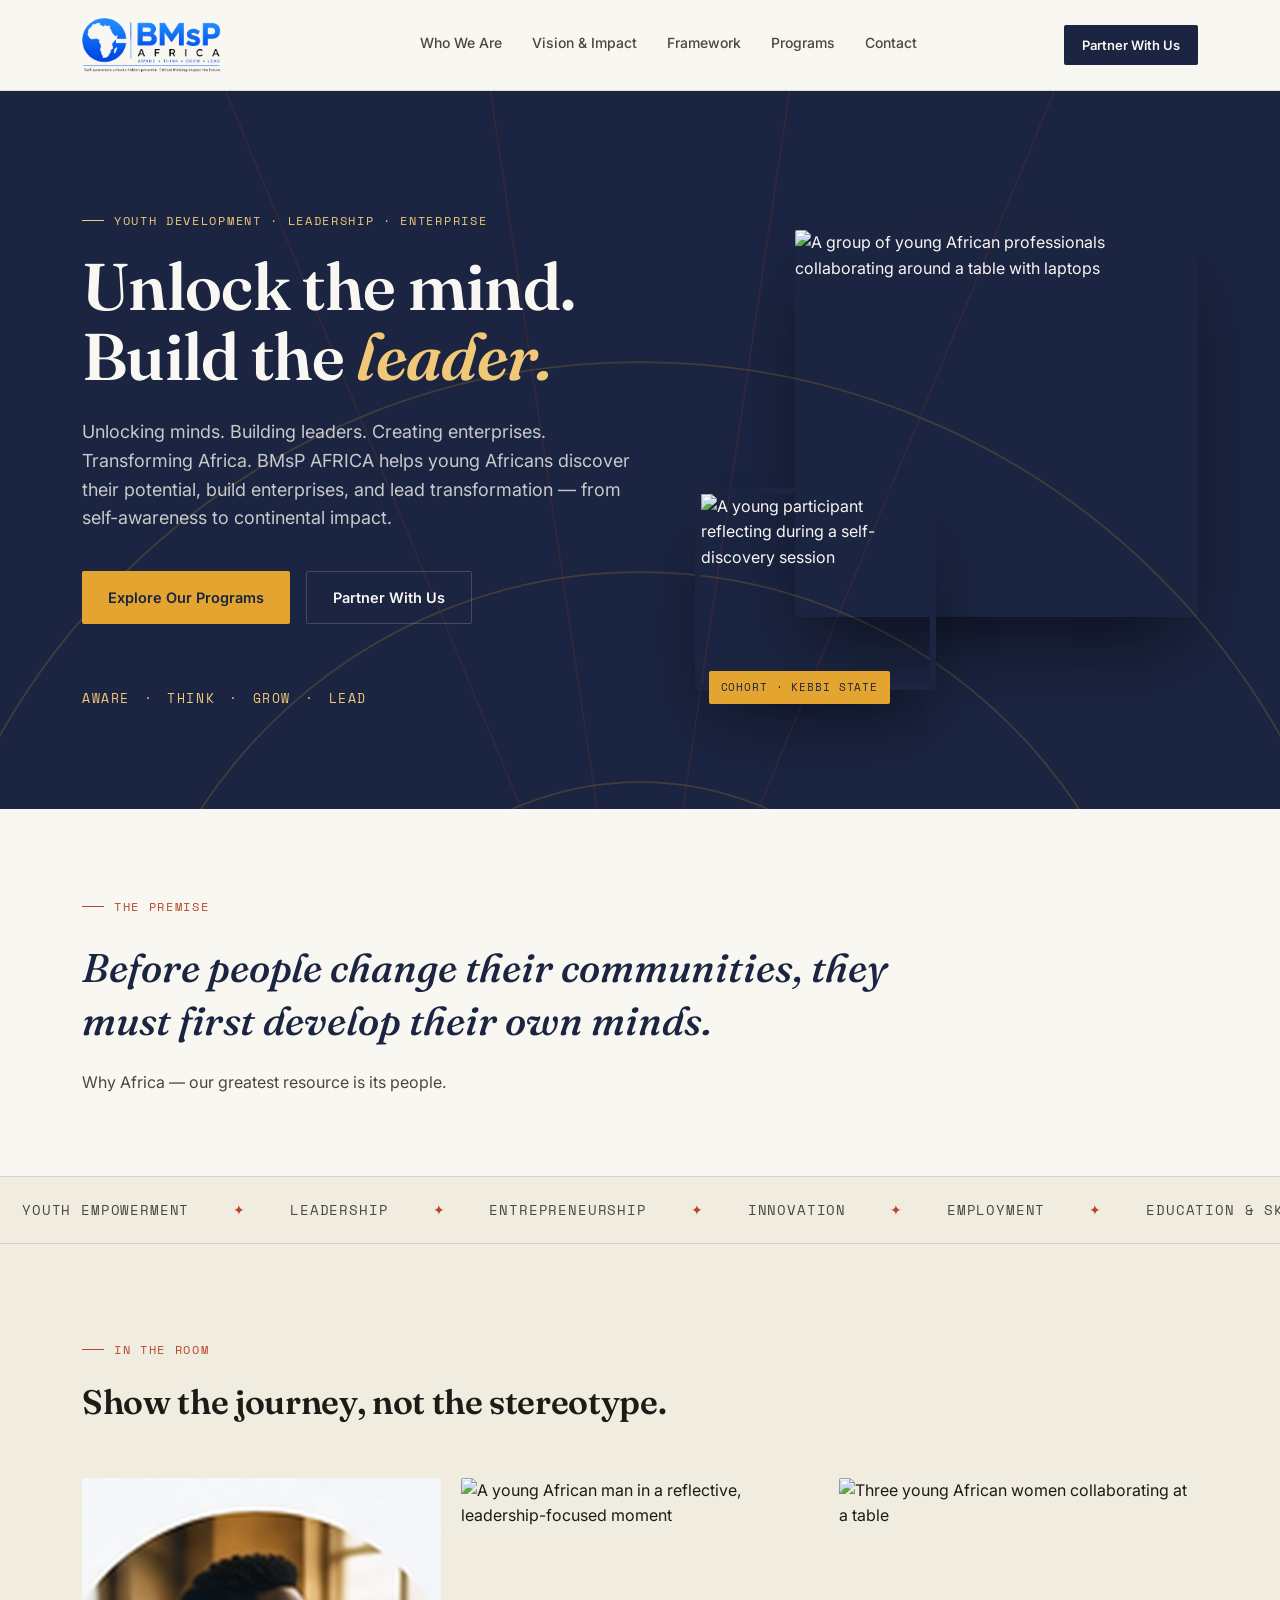
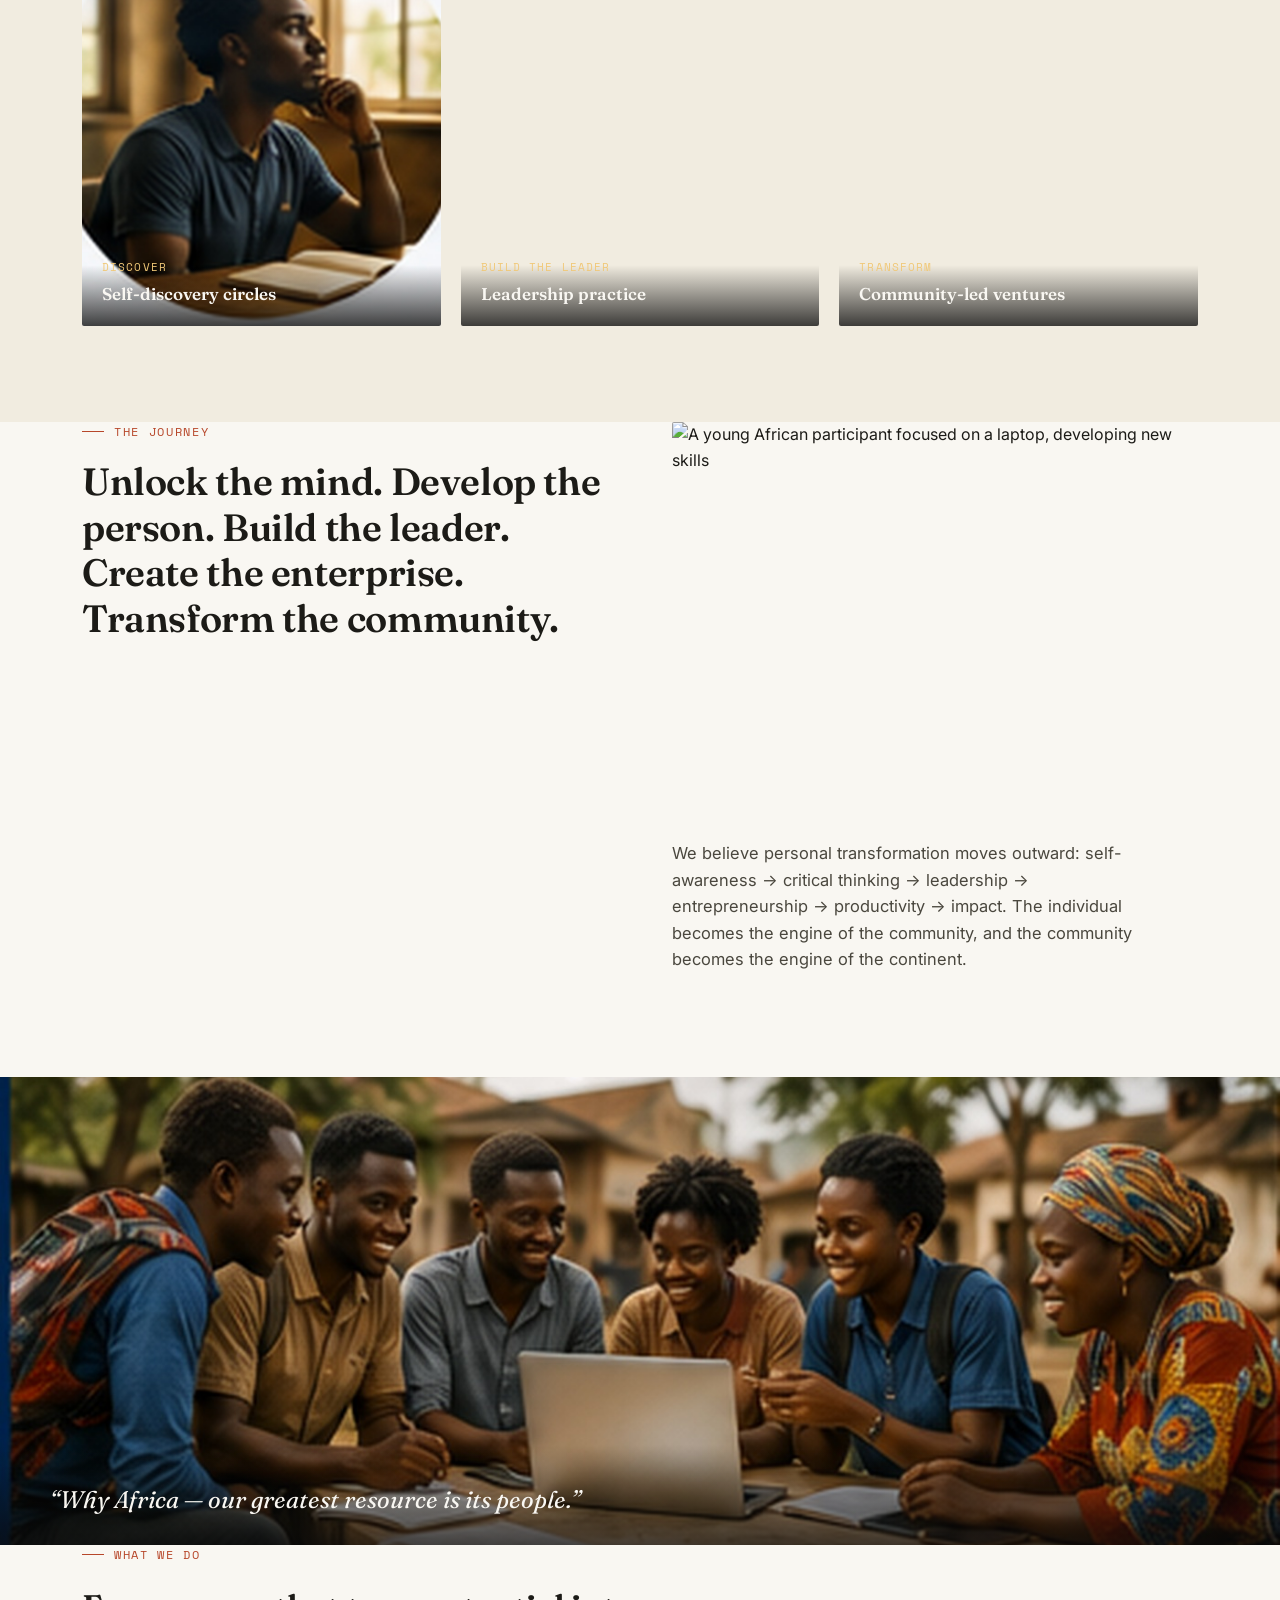
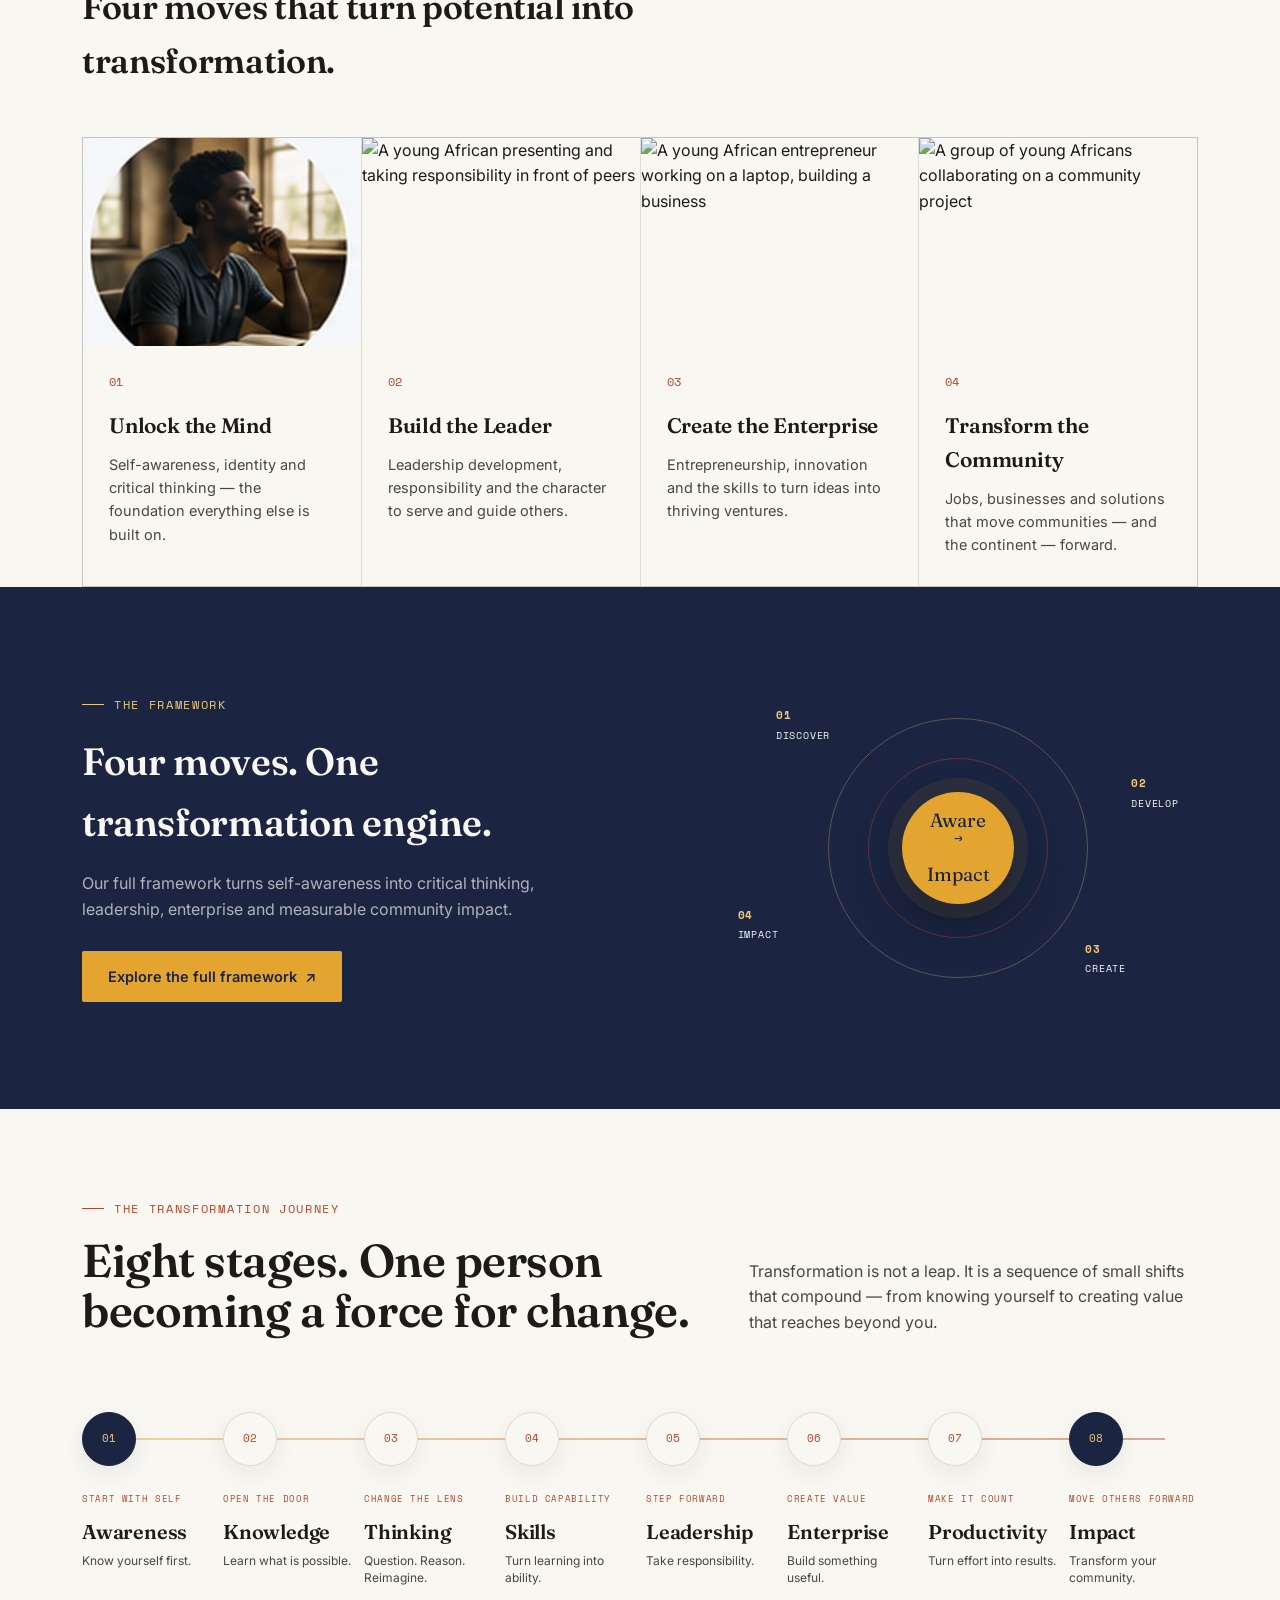
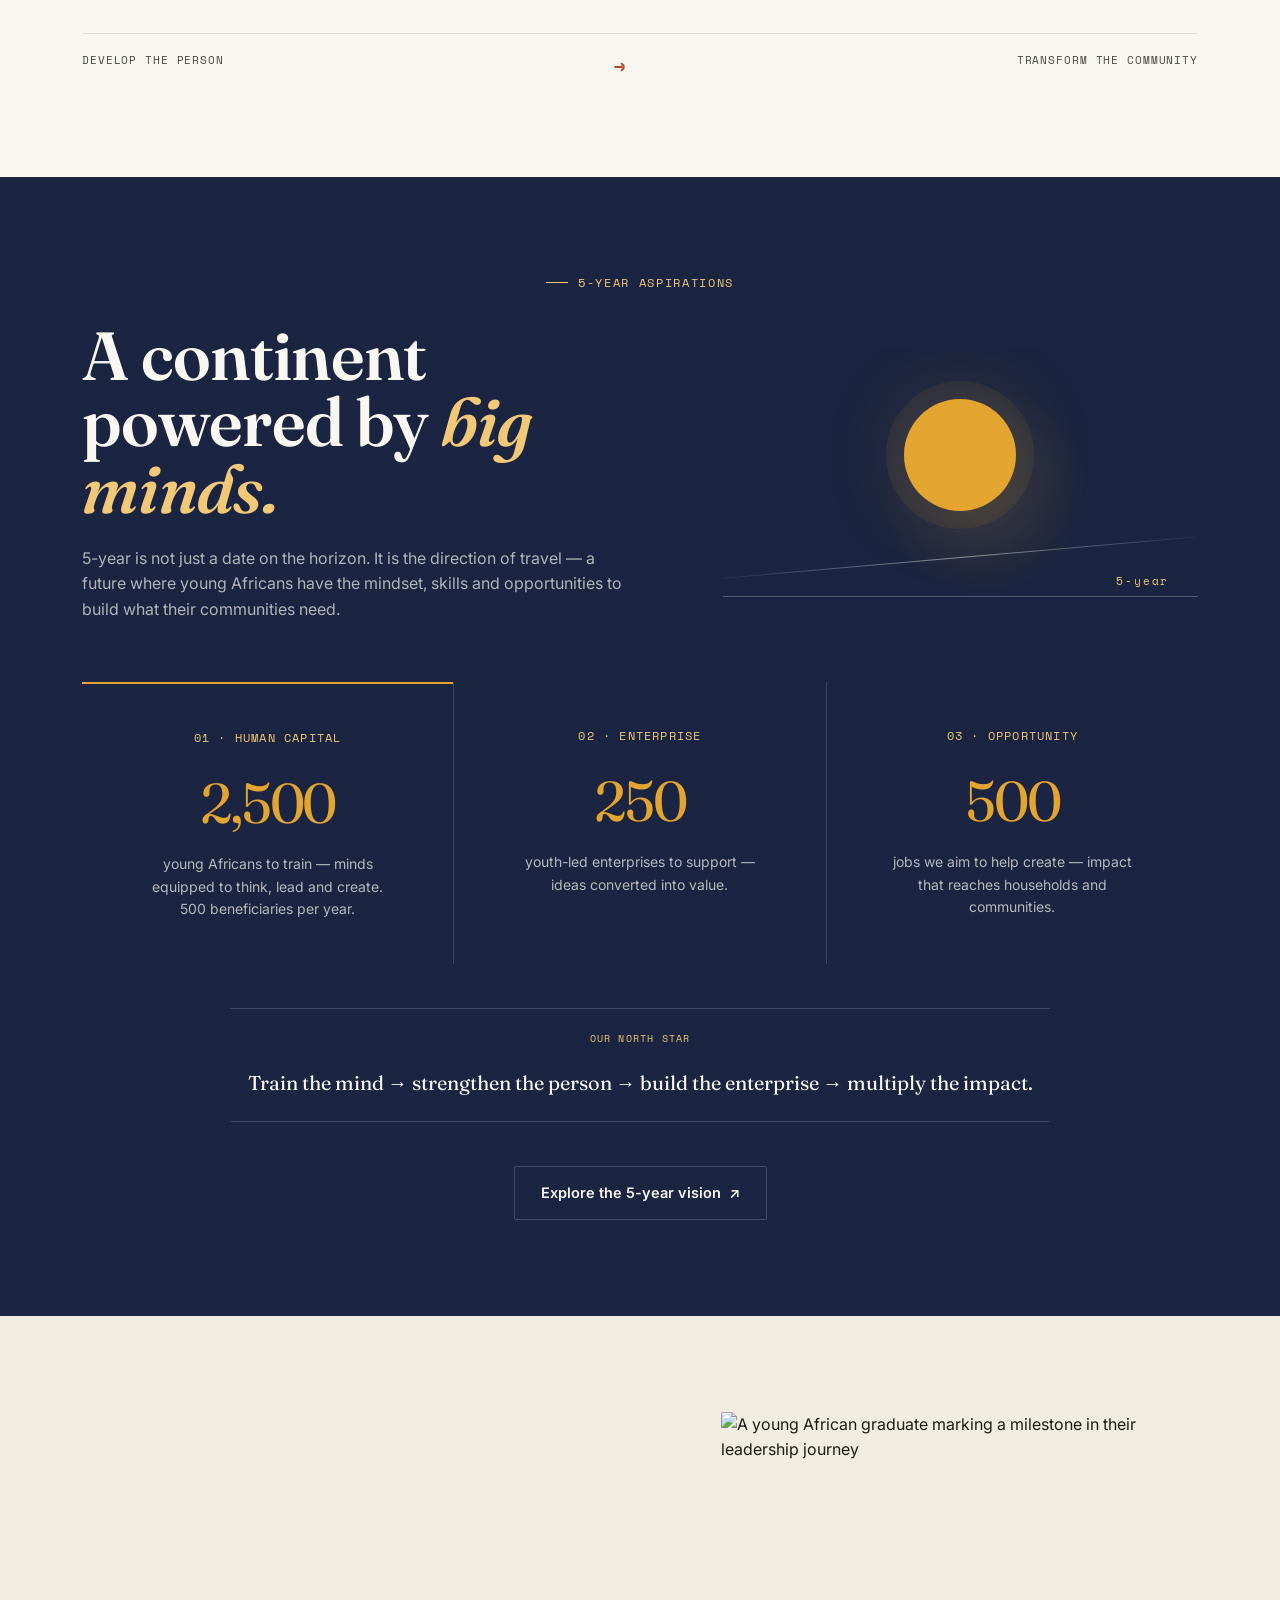
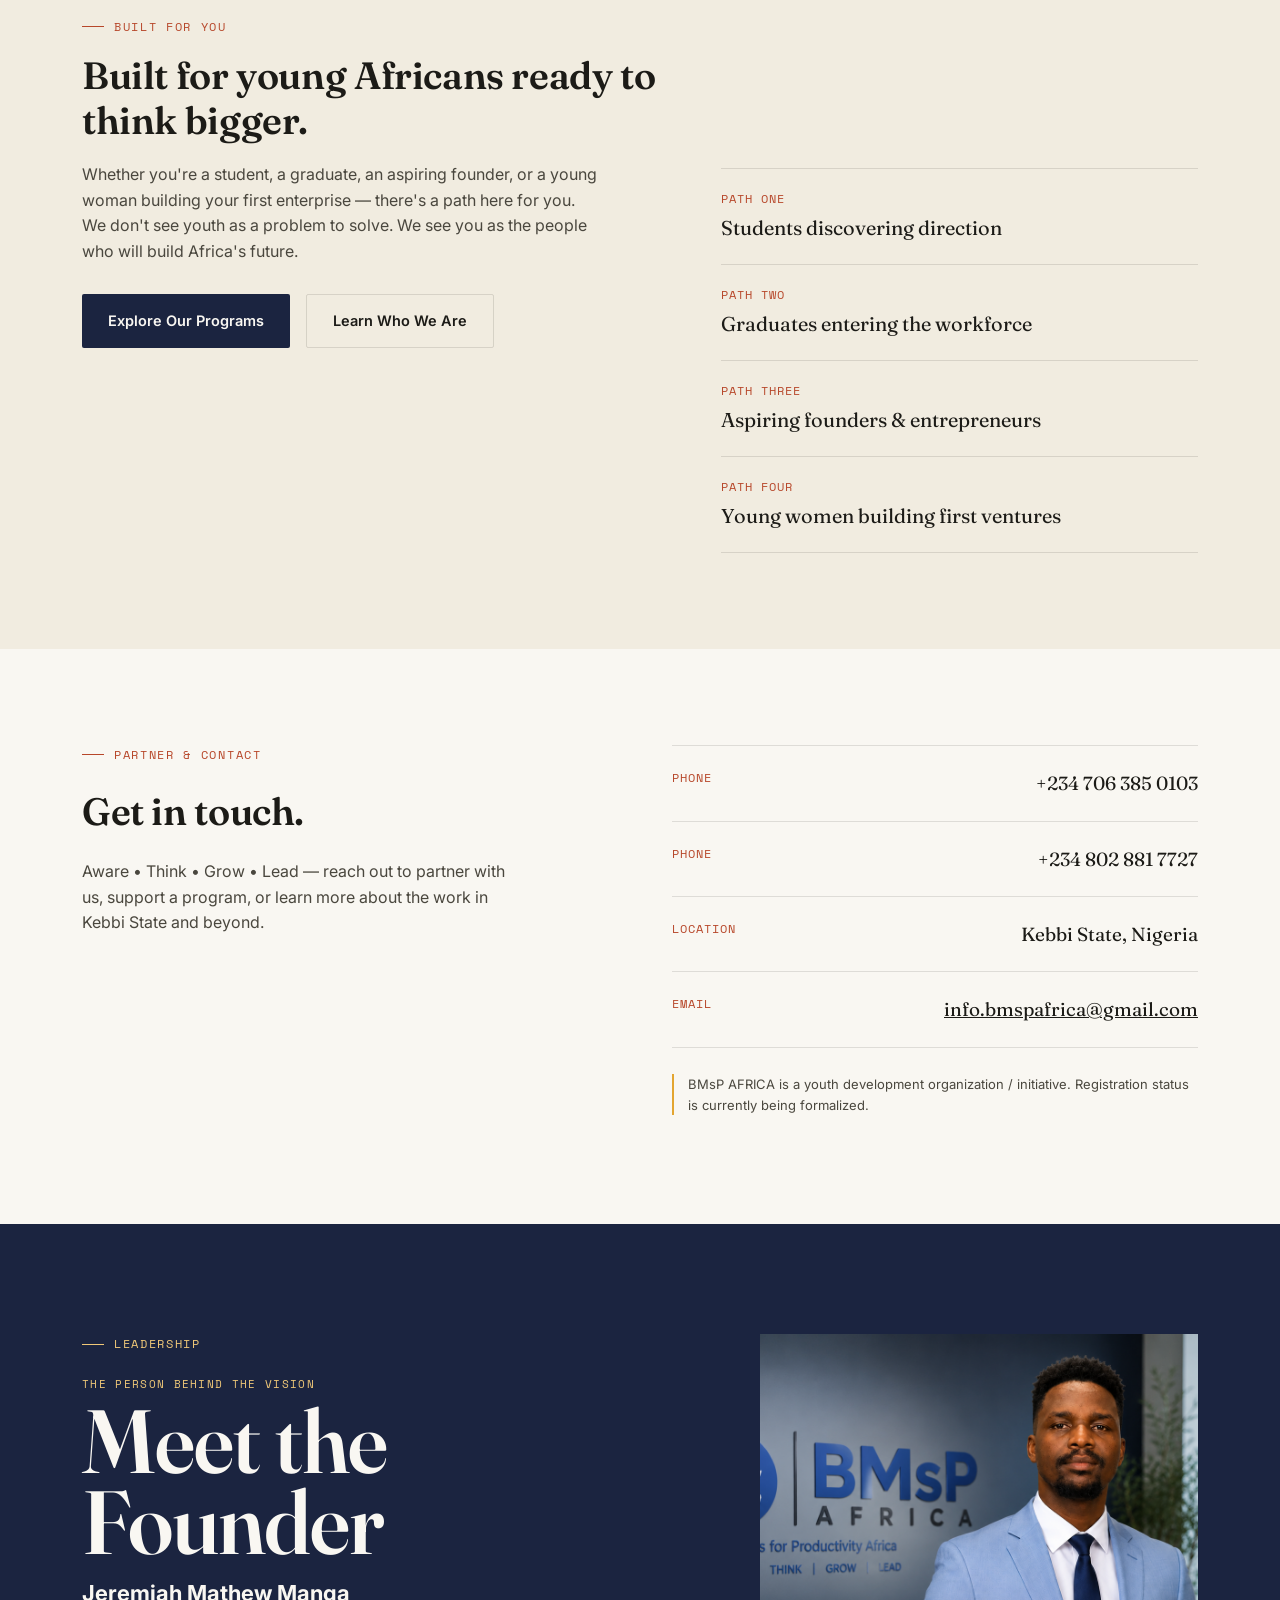
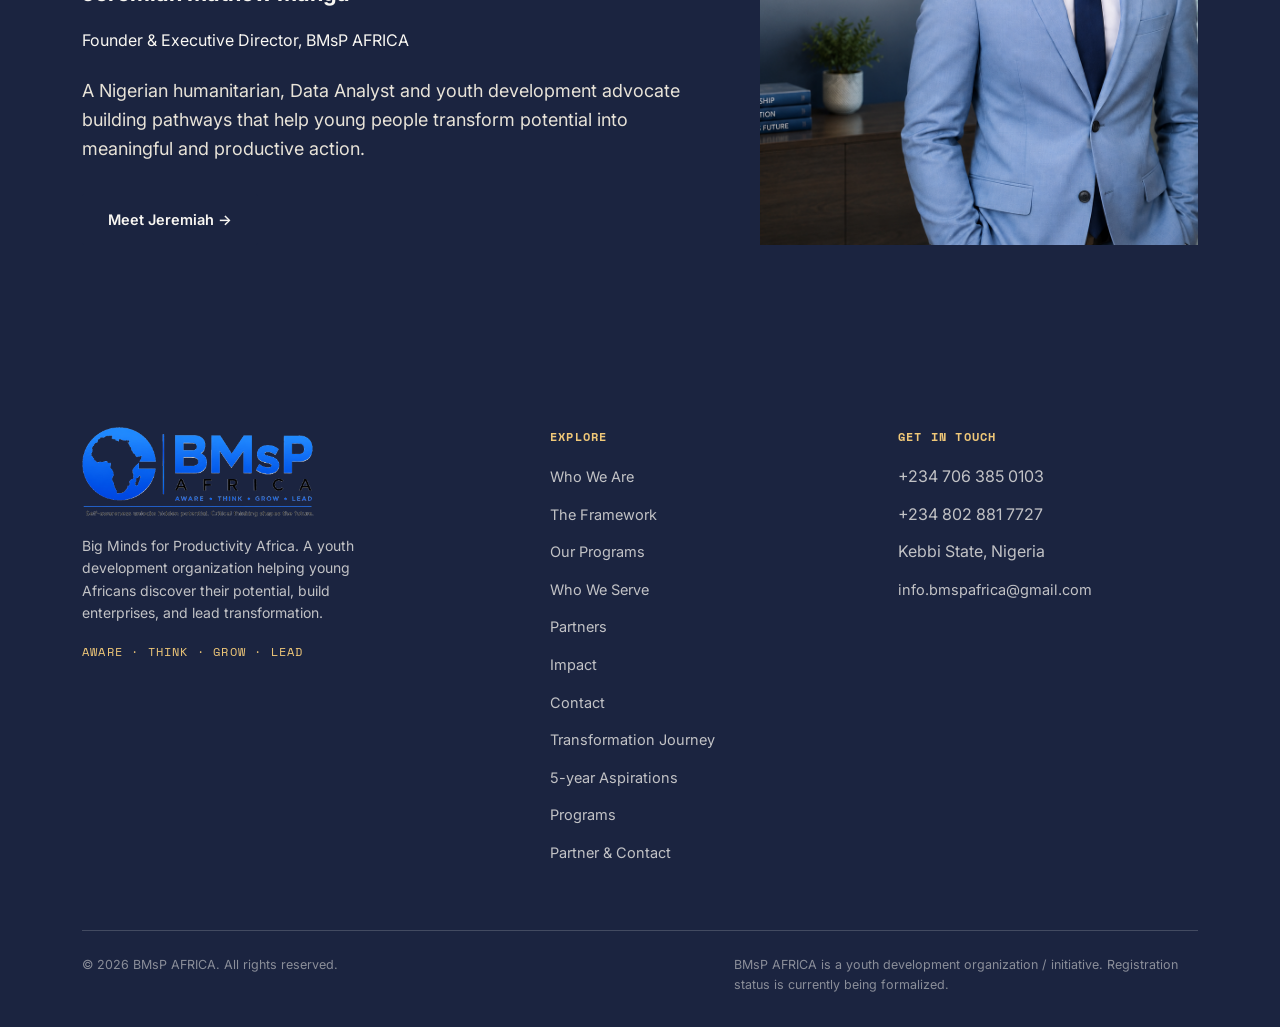
==== commit 6d424772: "Add files via upload" ====
--- a/index.html
+++ b/index.html
@@ -645,7 +645,7 @@
       <h2 style="font-size:clamp(26px,3.2vw,34px); margin-top:16px; max-width:640px;">Show the journey, not the stereotype.</h2>
       <div class="photo-grid">
         <figure>
-          <img src="assets/discover-self-discovery.svg" alt="Young Africans discussing ideas together around a laptop" loading="lazy">
+          <img src="assets/discover-self-discovery.jpg" alt="Young Africans discussing ideas together around a laptop" loading="lazy">
           <figcaption><span>Discover</span><strong>Self-discovery circles</strong></figcaption>
         </figure>
         <figure>
@@ -674,7 +674,7 @@
     </section>
 
     <div class="feature-photo">
-      <img src="assets/why-africa-people.svg" alt="City skyline of Lekki, Lagos, Nigeria at dusk">
+      <img src="assets/why-africa-people.jpg" alt="City skyline of Lekki, Lagos, Nigeria at dusk">
       <div class="fp-caption">
         <div class="wrap">
           <p>&ldquo;Why Africa — our greatest resource is its people.&rdquo;</p>
@@ -687,7 +687,7 @@
       <h2 style="font-size:clamp(26px,3.2vw,34px); margin-top:16px; max-width:640px;">Four moves that turn potential into transformation.</h2>
       <div class="card-grid">
         <div class="do-card">
-          <div class="thumb"><img src="assets/discover-self-discovery.svg" alt="A young African writing during a self-awareness workshop" loading="lazy"></div>
+          <div class="thumb"><img src="assets/discover-self-discovery.jpg" alt="A young African writing during a self-awareness workshop" loading="lazy"></div>
           <div class="body">
             <div class="num">01</div>
             <h3>Unlock the Mind</h3>
@@ -847,7 +847,6 @@
       </div>
       <a class="founder-feature-visual" href="founder.html" aria-label="Read Jeremiah Mathew Manga's founder story">
         <img src="assets/jeremiah-founder-office.png" alt="Jeremiah Mathew Manga, Founder & Executive Director of BMsP AFRICA">
-        <div class="founder-overlay"><span>FOUNDER</span><strong>Jeremiah<br>Mathew Manga</strong><small>Read the story ↗</small></div>
       </a>
     </div>
   </div>
@@ -861,11 +860,6 @@
 .founder-lede{max-width:650px;font-size:18px;color:#e8e3d8;margin:24px 0 30px}
 .founder-feature .eyebrow{color:#F0C878}.founder-feature .eyebrow:before{background:#F0C878}
 .founder-feature-visual{min-height:440px;background:#0f172f;display:block;color:#F9F7F2;text-decoration:none;position:relative;overflow:hidden}.founder-feature-visual>img{width:100%;height:100%;min-height:440px;object-fit:cover;object-position:center top;display:block}.founder-overlay{position:absolute;inset:0;padding:32px;display:flex;flex-direction:column;justify-content:space-between;background:linear-gradient(180deg,rgba(15,23,47,.15),rgba(15,23,47,.82))}.founder-overlay strong{font:700 clamp(1.5rem,3vw,2.6rem) Inter;line-height:1.05;z-index:1}.founder-overlay small{font:600 13px Inter;z-index:1}
-.founder-feature-visual:before{content:"";position:absolute;width:520px;height:520px;border:1px solid rgba(240,200,120,.35);border-radius:50%;right:-240px;top:-80px}
-.founder-feature-visual:after{content:"";position:absolute;width:2px;height:430px;background:#E3A530;transform:rotate(35deg);right:130px;top:40px;opacity:.7}
-.founder-feature-visual span{font:700 11px "Space Mono";letter-spacing:.16em;color:#F0C878;z-index:1}
-.founder-feature-visual strong{font:700 clamp(1.5rem,3vw,2.6rem) Inter;line-height:1.05;z-index:1}
-.founder-feature-visual small{font:600 13px Inter;z-index:1}
 @media(max-width:800px){.founder-feature-grid{grid-template-columns:1fr}.founder-feature-visual{min-height:330px}}
 </style>
 
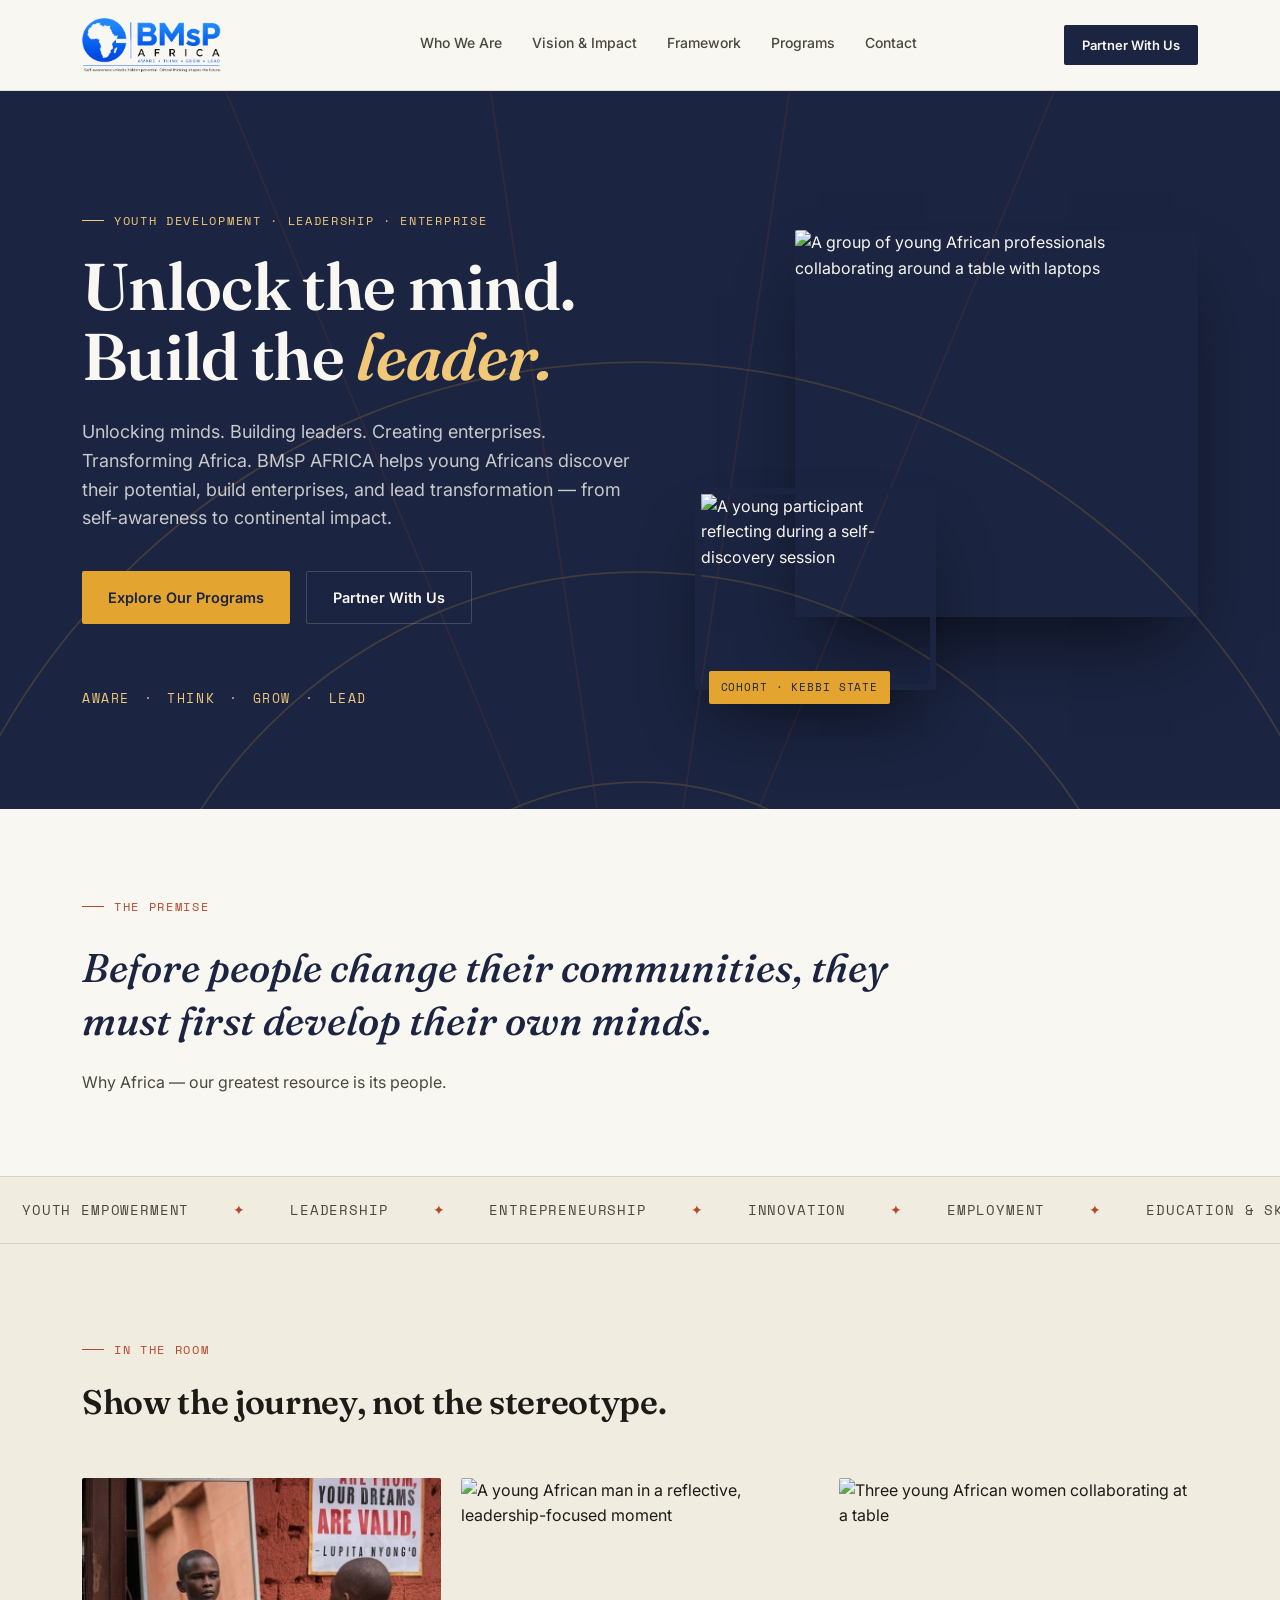
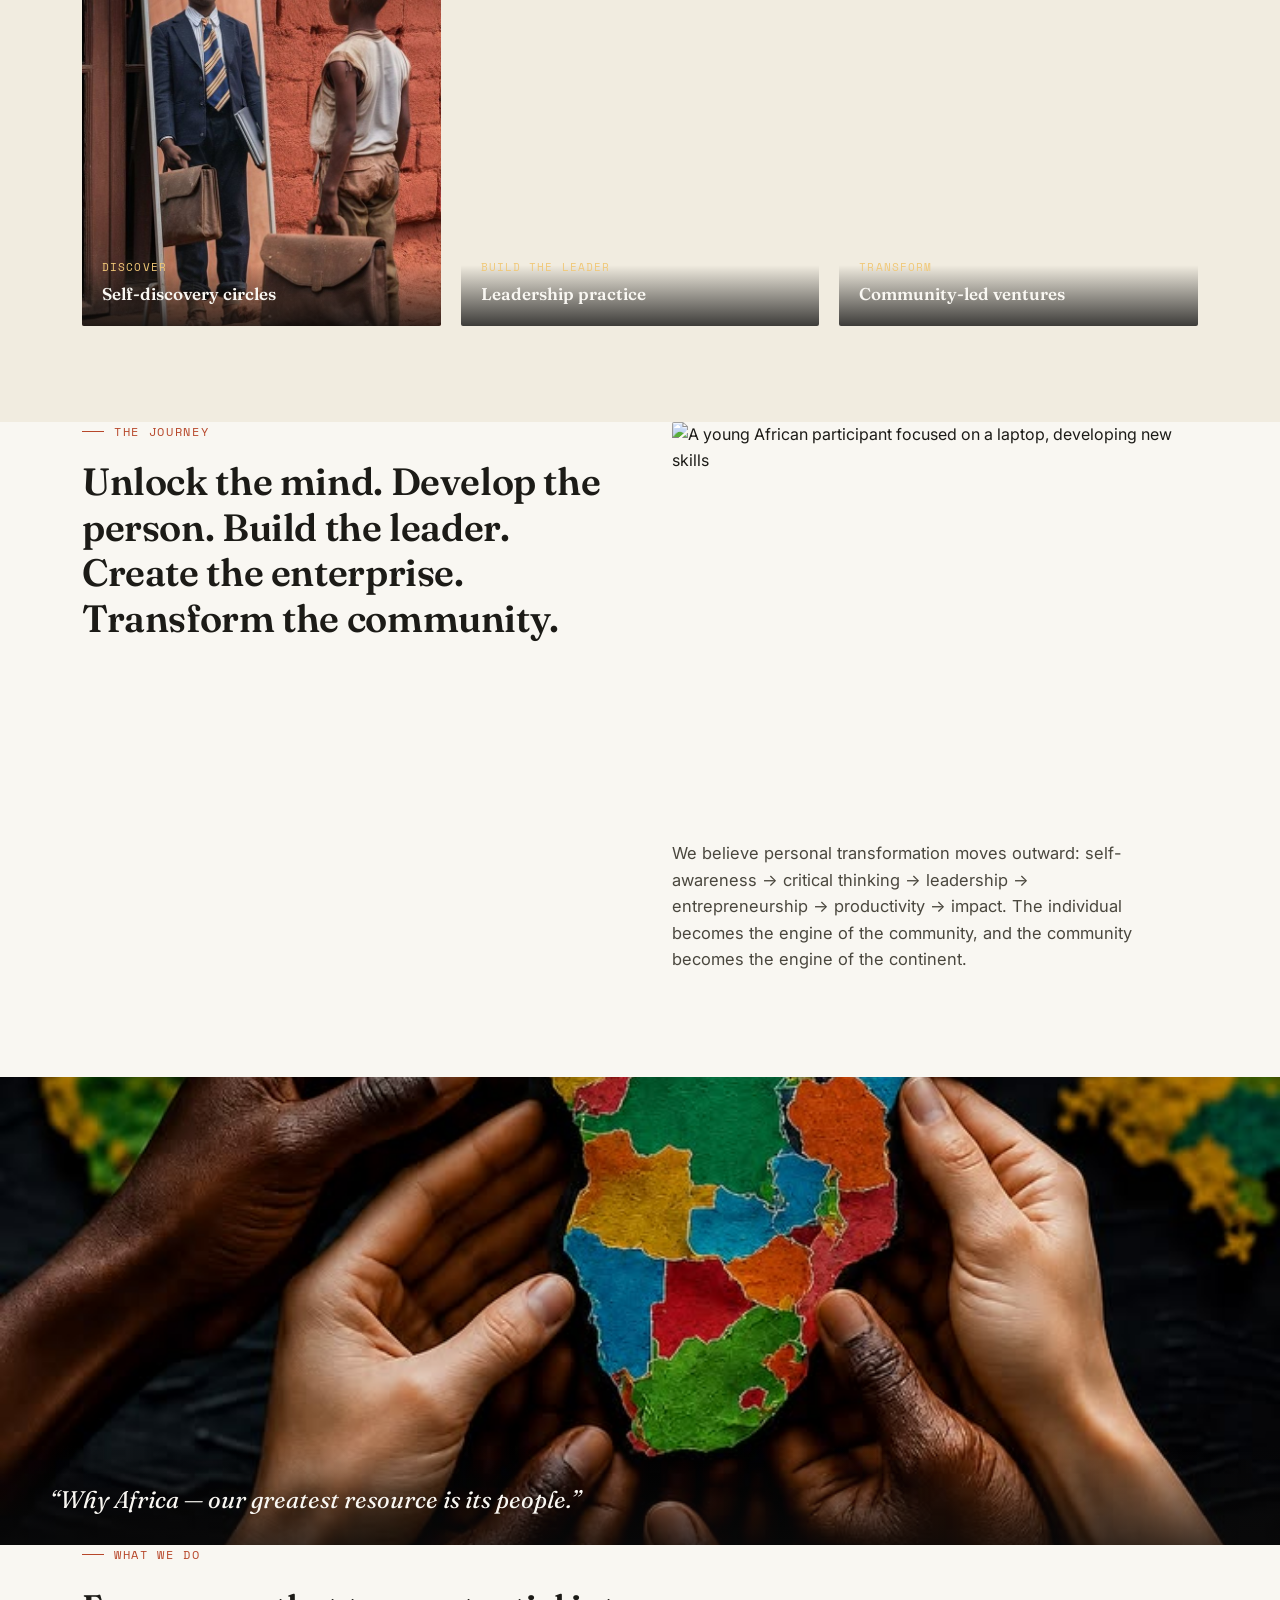
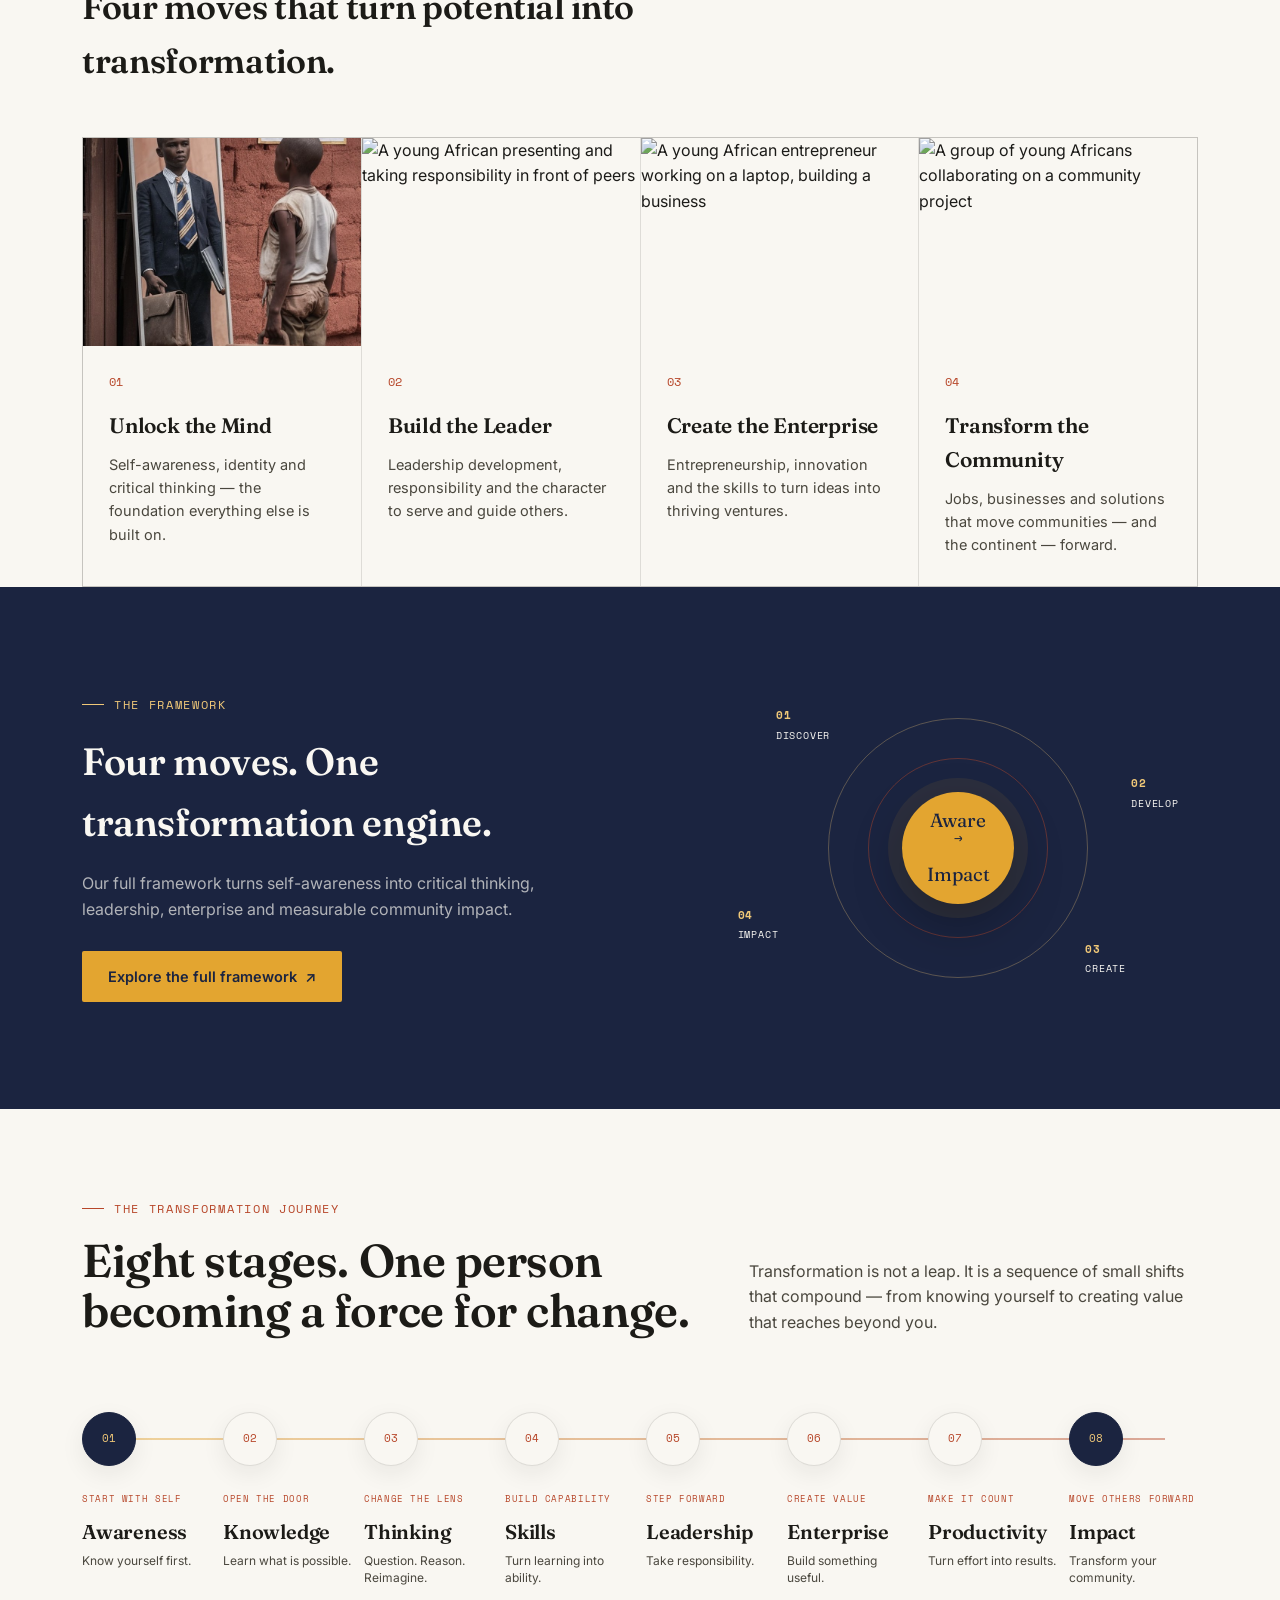
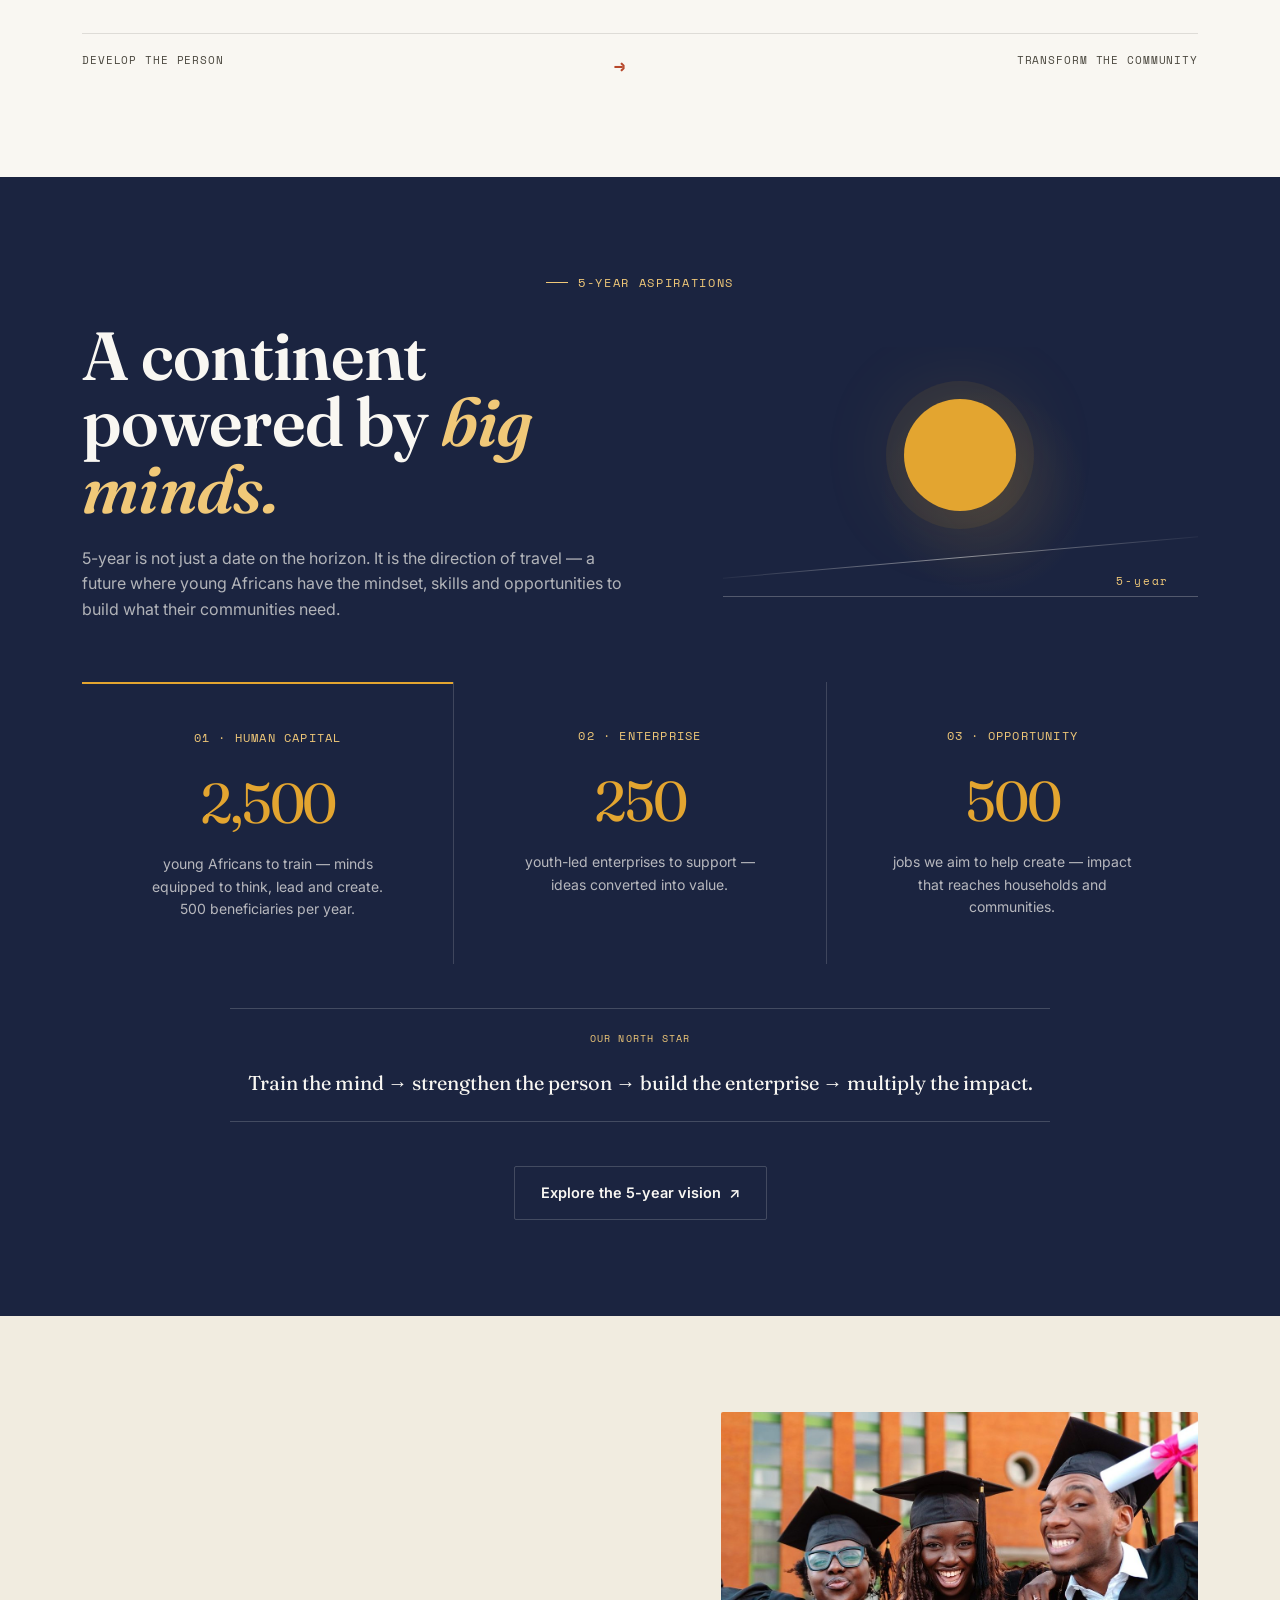
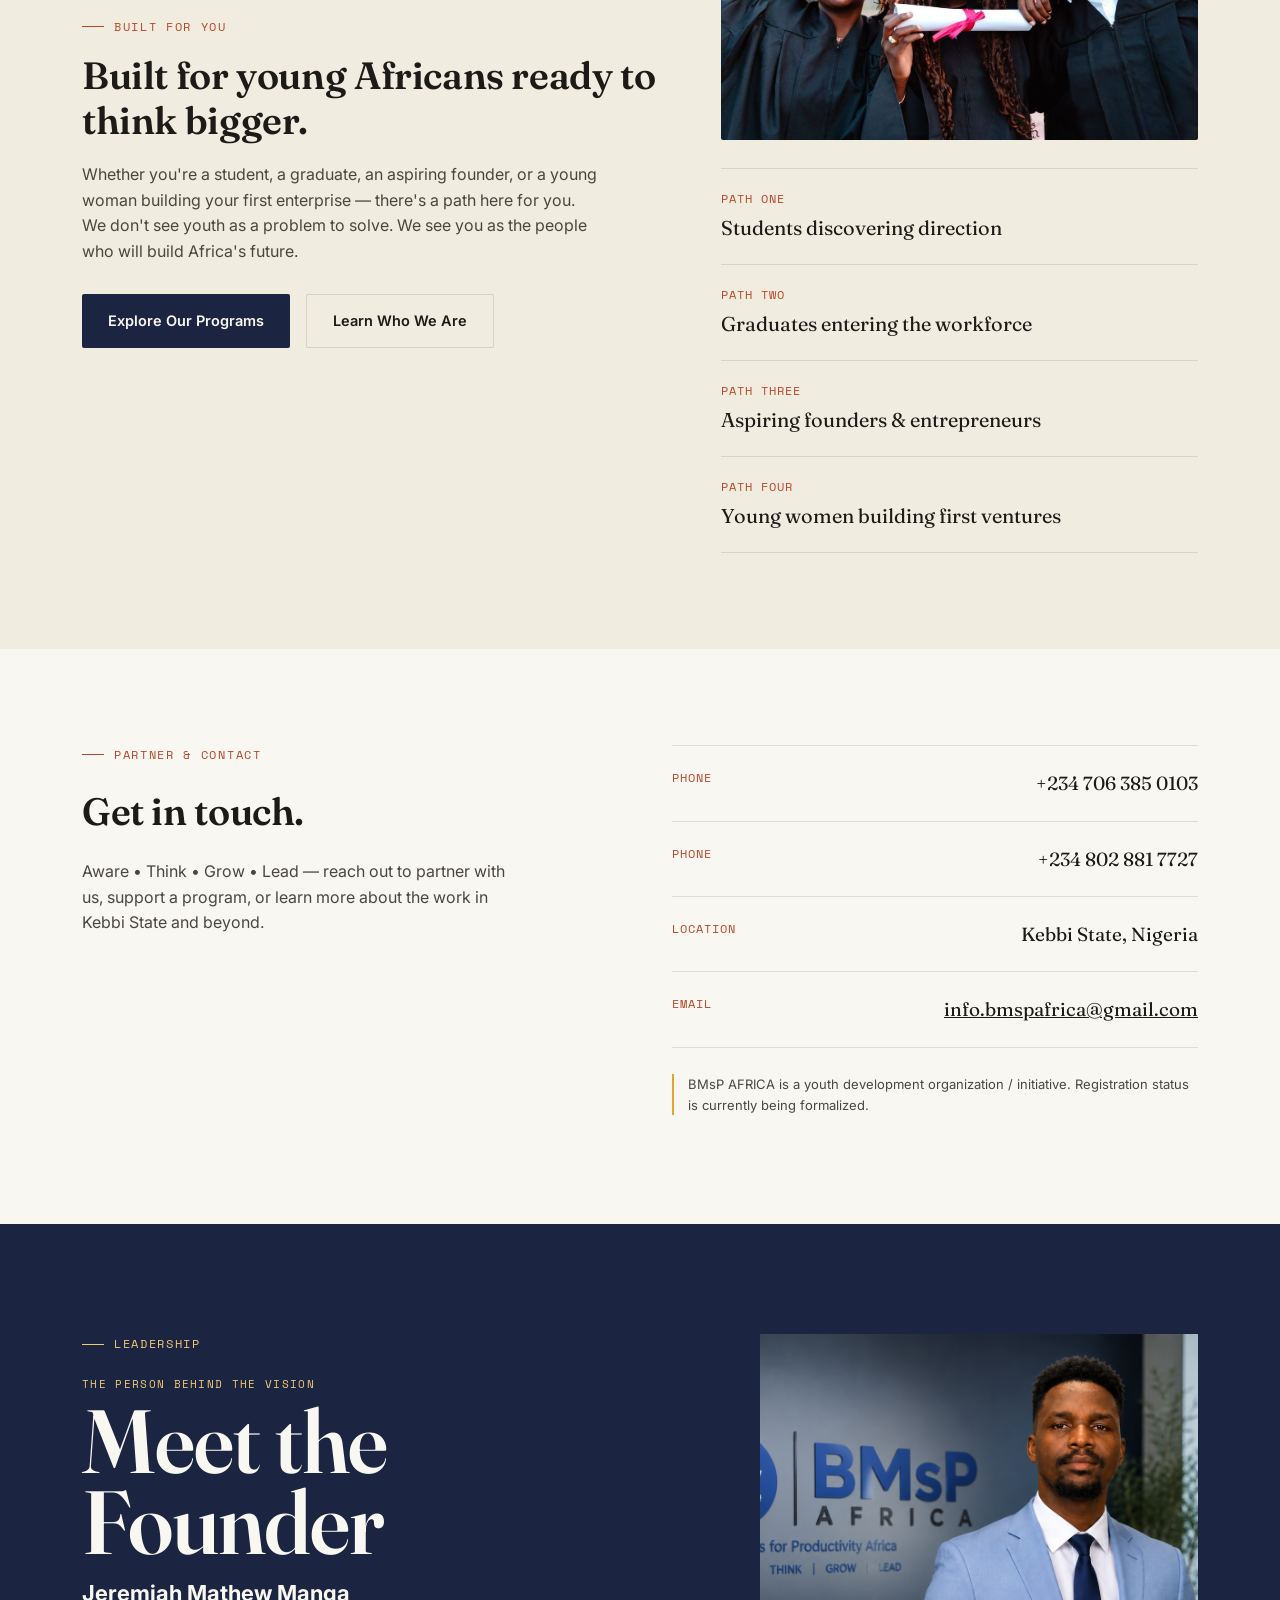
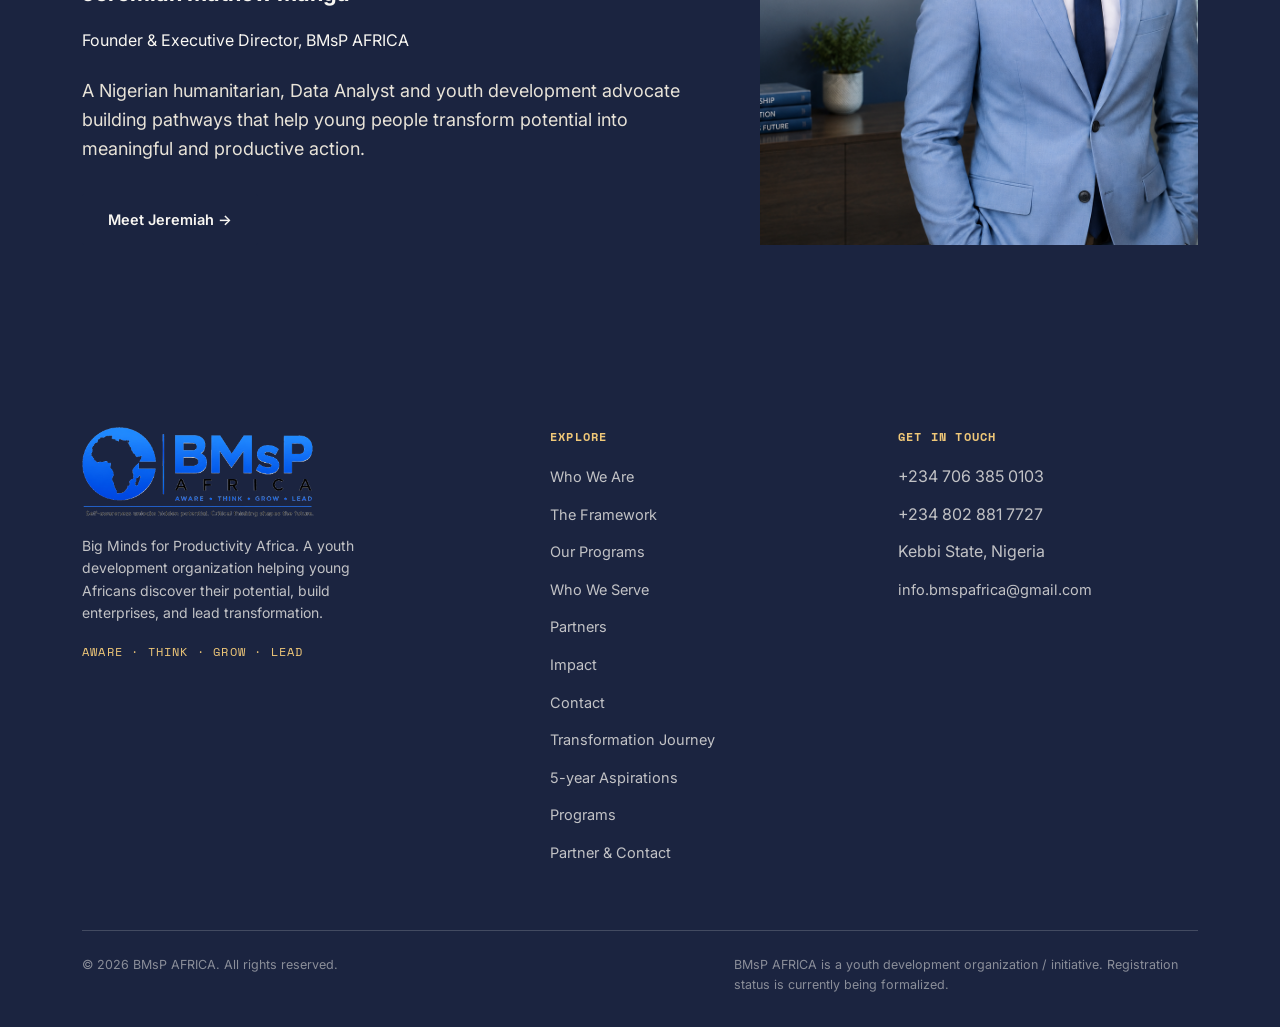
==== commit 8526cf41: "Add files via upload" ====
--- a/index.html
+++ b/index.html
@@ -645,7 +645,7 @@
       <h2 style="font-size:clamp(26px,3.2vw,34px); margin-top:16px; max-width:640px;">Show the journey, not the stereotype.</h2>
       <div class="photo-grid">
         <figure>
-          <img src="assets/discover-self-discovery.jpg" alt="Young Africans discussing ideas together around a laptop" loading="lazy">
+          <img src="assets/discover-self-discovery.jpg" alt="A young boy looking at his future self in a mirror" loading="lazy">
           <figcaption><span>Discover</span><strong>Self-discovery circles</strong></figcaption>
         </figure>
         <figure>
@@ -674,7 +674,7 @@
     </section>
 
     <div class="feature-photo">
-      <img src="assets/why-africa-people.jpg" alt="City skyline of Lekki, Lagos, Nigeria at dusk">
+      <img src="assets/why-africa-people.jpg" alt="Hands of people from across Africa coming together around a map of Africa">
       <div class="fp-caption">
         <div class="wrap">
           <p>&ldquo;Why Africa — our greatest resource is its people.&rdquo;</p>
@@ -687,7 +687,7 @@
       <h2 style="font-size:clamp(26px,3.2vw,34px); margin-top:16px; max-width:640px;">Four moves that turn potential into transformation.</h2>
       <div class="card-grid">
         <div class="do-card">
-          <div class="thumb"><img src="assets/discover-self-discovery.jpg" alt="A young African writing during a self-awareness workshop" loading="lazy"></div>
+          <div class="thumb"><img src="assets/discover-self-discovery.jpg" alt="A young boy looking at his future self in a mirror" loading="lazy"></div>
           <div class="body">
             <div class="num">01</div>
             <h3>Unlock the Mind</h3>
@@ -801,7 +801,7 @@
         </div>
       </div>
       <div class="built-media">
-        <img src="https://images.unsplash.com/photo-1594750852563-5ed8e0421d40?auto=format&fit=crop&w=1200&q=80" alt="A young African graduate marking a milestone in their leadership journey" loading="lazy">
+        <img src="assets/built-for-you.jpg" alt="Young African graduates celebrating a milestone" loading="lazy">
         <div class="audience-list">
           <div><span>Path One</span>Students discovering direction</div>
           <div><span>Path Two</span>Graduates entering the workforce</div>
@@ -859,7 +859,7 @@
 .founder-name{font-size:22px;font-weight:700;margin:0}
 .founder-lede{max-width:650px;font-size:18px;color:#e8e3d8;margin:24px 0 30px}
 .founder-feature .eyebrow{color:#F0C878}.founder-feature .eyebrow:before{background:#F0C878}
-.founder-feature-visual{min-height:440px;background:#0f172f;display:block;color:#F9F7F2;text-decoration:none;position:relative;overflow:hidden}.founder-feature-visual>img{width:100%;height:100%;min-height:440px;object-fit:cover;object-position:center top;display:block}.founder-overlay{position:absolute;inset:0;padding:32px;display:flex;flex-direction:column;justify-content:space-between;background:linear-gradient(180deg,rgba(15,23,47,.15),rgba(15,23,47,.82))}.founder-overlay strong{font:700 clamp(1.5rem,3vw,2.6rem) Inter;line-height:1.05;z-index:1}.founder-overlay small{font:600 13px Inter;z-index:1}
+.founder-feature-visual{min-height:440px;background:#0f172f;display:block;color:#F9F7F2;text-decoration:none;position:relative;overflow:hidden}.founder-feature-visual>img{width:100%;height:100%;min-height:440px;object-fit:cover;object-position:center top;display:block}
 @media(max-width:800px){.founder-feature-grid{grid-template-columns:1fr}.founder-feature-visual{min-height:330px}}
 </style>
 
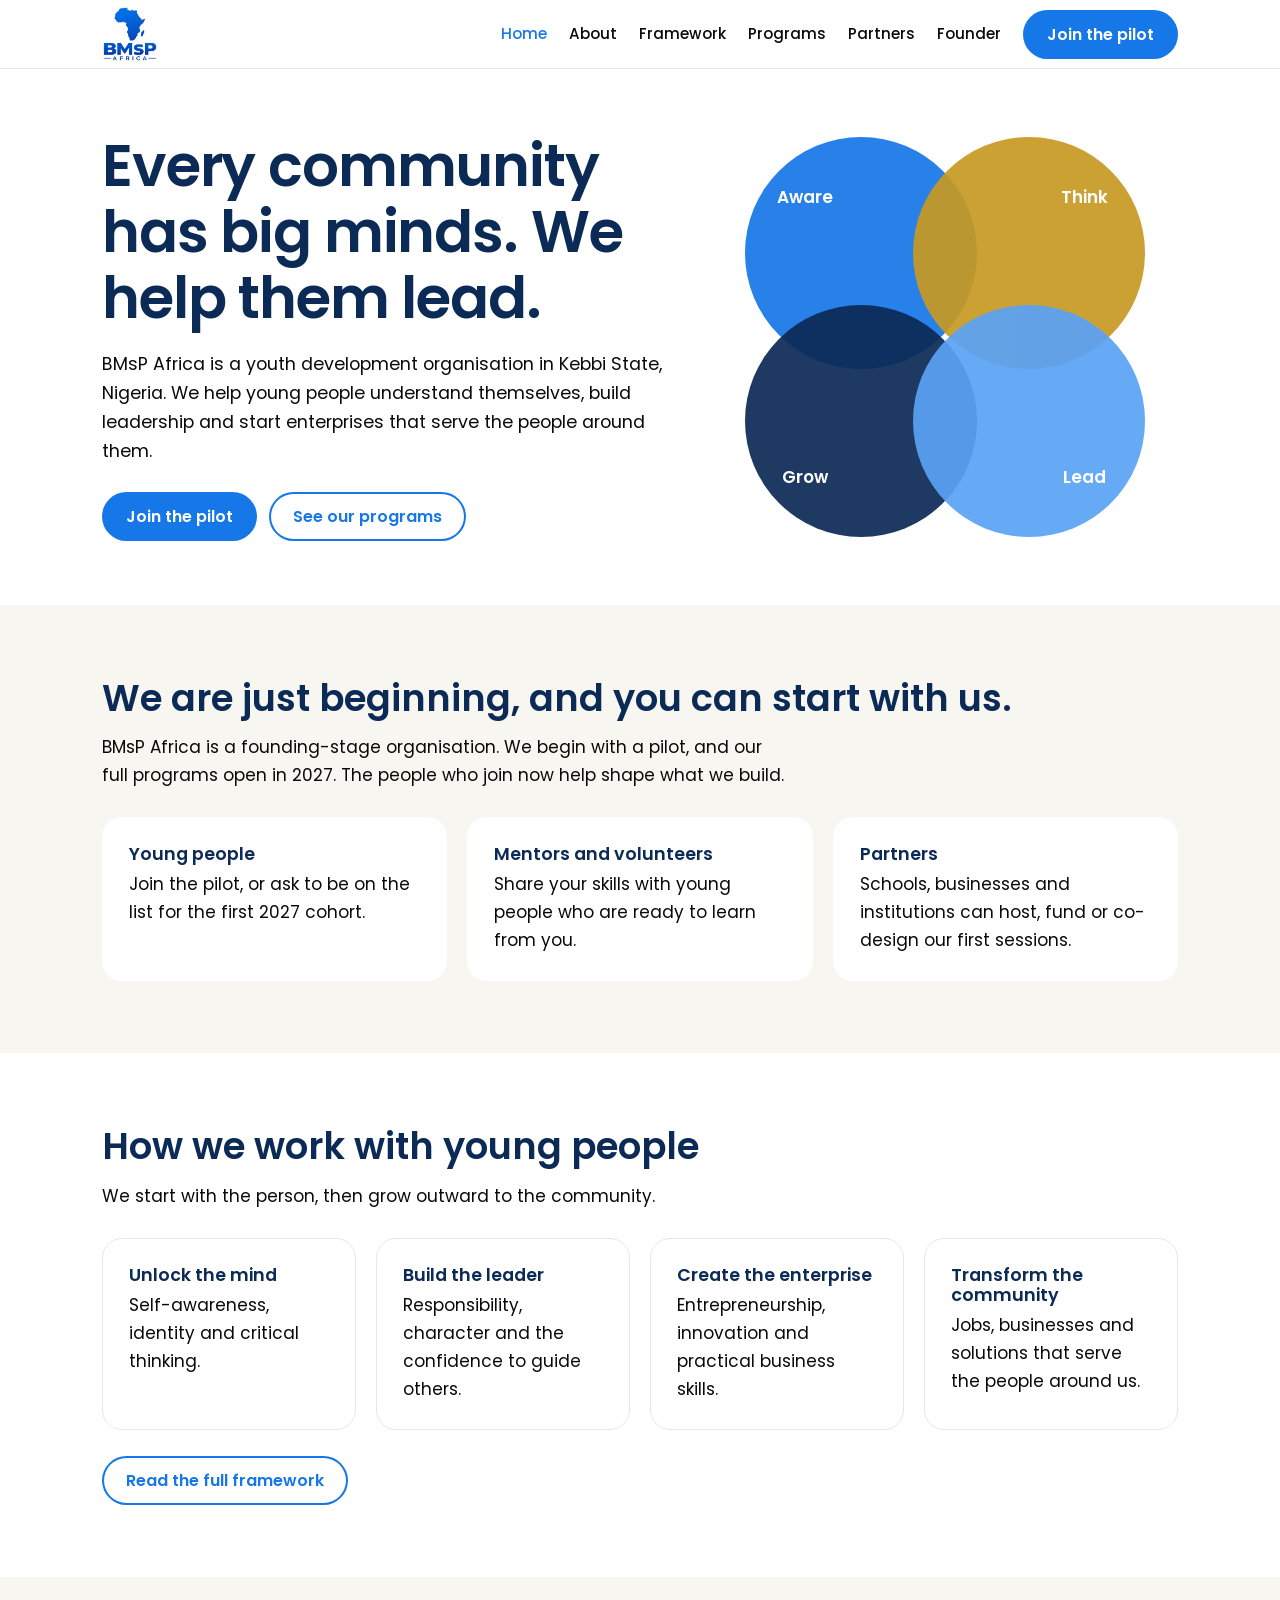
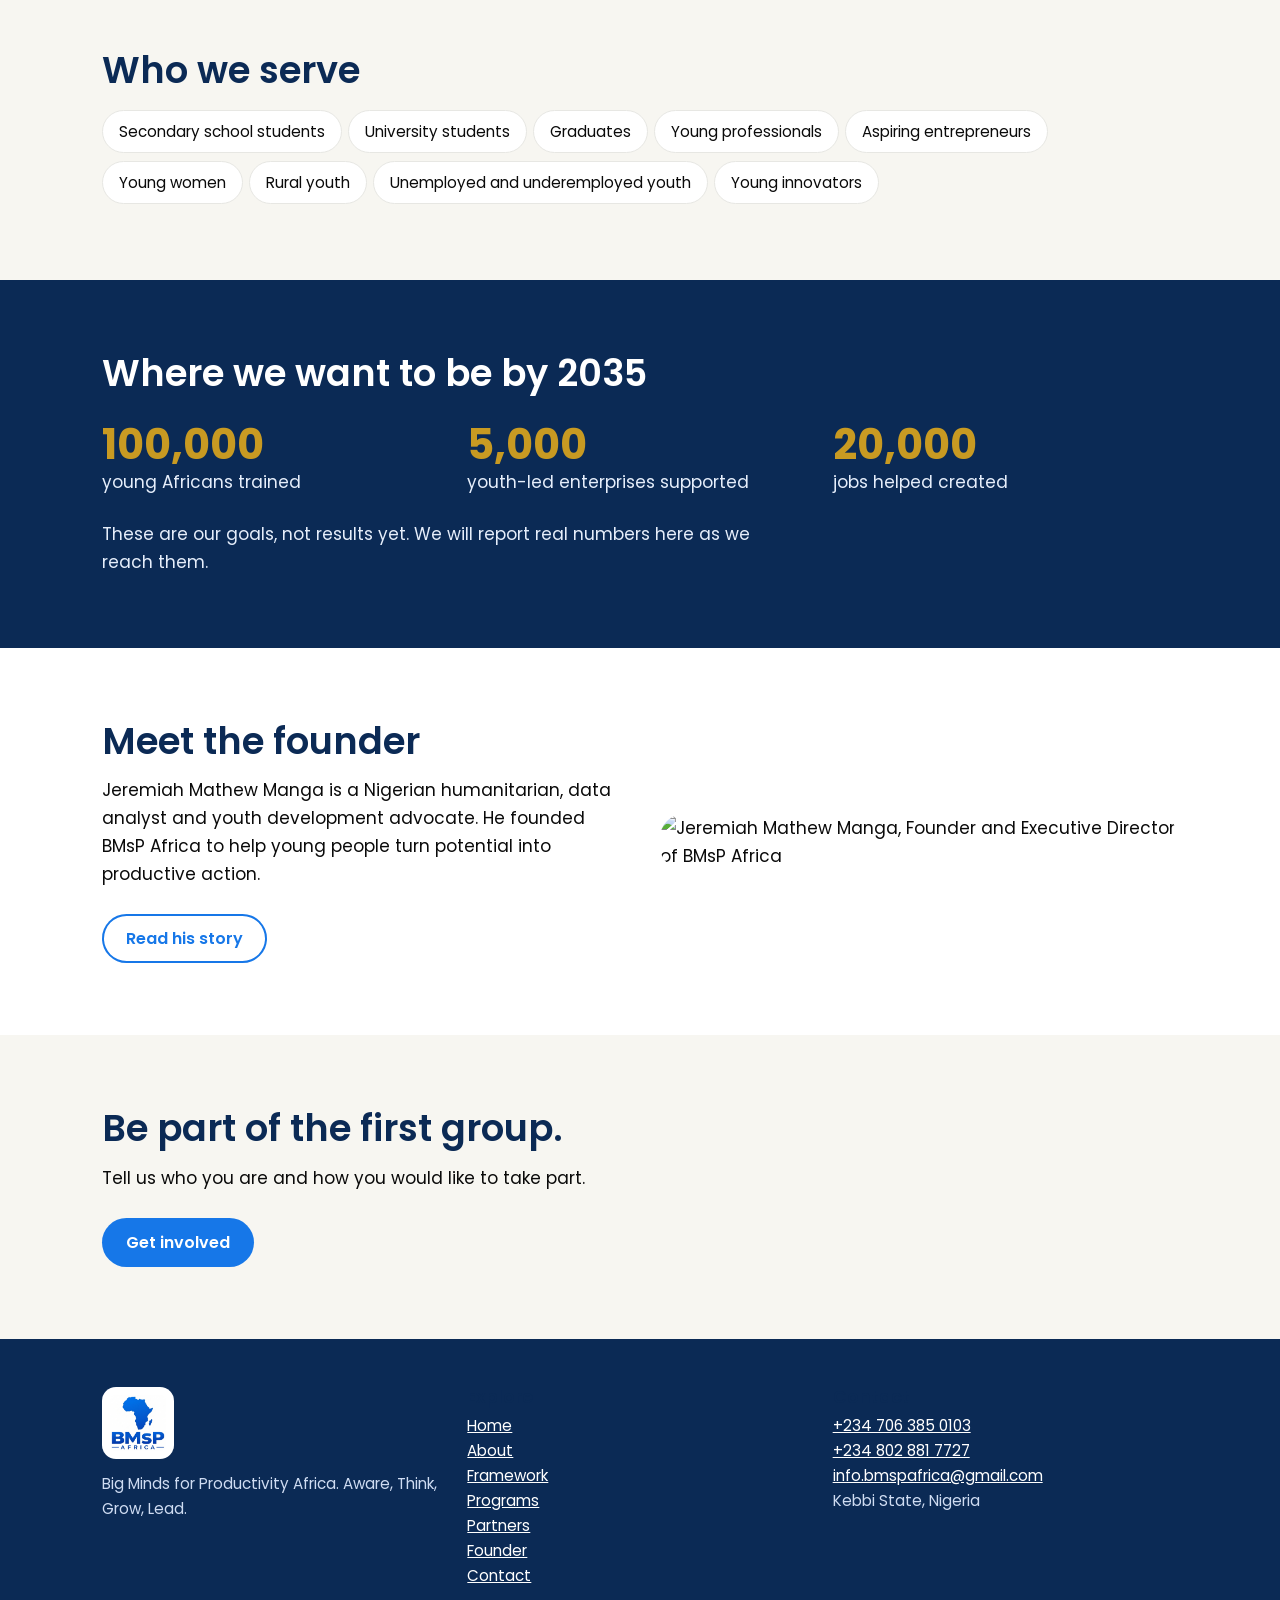
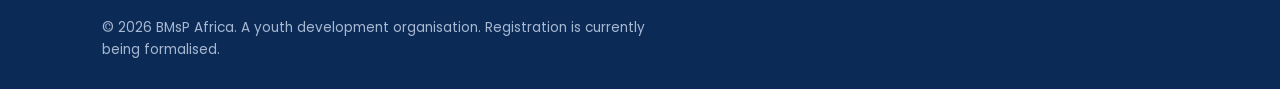
==== commit 16ac9339: "Add files via upload" ====
--- a/index.html
+++ b/index.html
@@ -1,905 +1,13 @@
-<!DOCTYPE html>
-<html lang="en">
-<head>
-<meta charset="UTF-8">
-<meta name="viewport" content="width=device-width, initial-scale=1.0">
-<title>BMsP AFRICA — Unlocking Minds. Building Leaders. Transforming Africa.</title>
-<meta name="description" content="BMsP AFRICA (Big Minds for Productivity Africa) is a youth development organization in Kebbi State, Nigeria, helping young Africans discover their potential, build enterprises, and lead transformation across the continent.">
-<meta property="og:title" content="BMsP AFRICA — Unlocking Minds. Building Leaders.">
-<meta property="og:description" content="A youth development, leadership, entrepreneurship and innovation organization. Aware • Think • Grow • Lead.">
-<meta property="og:type" content="website">
-<meta name="theme-color" content="#F9F7F2">
-<link rel="preconnect" href="https://fonts.googleapis.com">
-<link rel="preconnect" href="https://fonts.gstatic.com" crossorigin>
-<link href="https://fonts.googleapis.com/css2?family=Fraunces:ital,opsz,wght@0,9..144,300;0,9..144,500;0,9..144,600;0,9..144,700;1,9..144,500&family=Inter:wght@400;500;600;700&family=Space+Mono:wght@400;700&display=swap" rel="stylesheet">
-<style>
-  :root{
-    --paper:#F9F7F2;
-    --paper-dim:#F1ECE0;
-    --ink:#1C1B17;
-    --ink-soft:#4A473E;
-    --indigo:#1B2440;
-    --indigo-soft:#2B3555;
-    --gold:#E3A530;
-    --gold-soft:#F0C878;
-    --clay:#B7472A;
-    --sage:#4B6142;
-    --line: rgba(28,27,23,0.12);
-    --line-on-dark: rgba(249,247,242,0.18);
-    --radius: 2px;
-    --maxw: 1180px;
-  }
-
-  *{ box-sizing:border-box; }
-  html{ scroll-behavior:smooth; }
-  body{
-    margin:0;
-    background:var(--paper);
-    color:var(--ink);
-    font-family:'Inter', sans-serif;
-    font-size:16px;
-    line-height:1.6;
-    -webkit-font-smoothing:antialiased;
-  }
-  img{ max-width:100%; display:block; }
-  a{ color:inherit; }
-  .wrap{ max-width:var(--maxw); margin:0 auto; padding:0 32px; }
-
-  h1,h2,h3{
-    font-family:'Fraunces', serif;
-    font-weight:600;
-    letter-spacing:-0.01em;
-    margin:0;
-  }
-  .eyebrow{
-    font-family:'Space Mono', monospace;
-    font-size:12px;
-    letter-spacing:0.14em;
-    text-transform:uppercase;
-    color:var(--clay);
-    display:flex;
-    align-items:center;
-    gap:10px;
-  }
-  .eyebrow::before{
-    content:"";
-    width:22px; height:1px;
-    background:var(--clay);
-    display:inline-block;
-  }
-  .eyebrow.on-dark{ color:var(--gold-soft); }
-  .eyebrow.on-dark::before{ background:var(--gold-soft); }
-
-  section{ padding:96px 0; }
-  @media (max-width:720px){ section{ padding:64px 0; } }
-
-  /* ---------- NAV ---------- */
-  header.site-nav{
-    position:sticky; top:0; z-index:50;
-    background:rgba(249,247,242,0.92);
-    backdrop-filter:blur(8px);
-    border-bottom:1px solid var(--line);
-  }
-  .nav-inner{
-    max-width:var(--maxw); margin:0 auto; padding:18px 32px;
-    display:flex; align-items:center; justify-content:space-between; gap:24px;
-  }
-  .logo{
-    font-family:'Fraunces', serif; font-weight:700; font-size:19px;
-    letter-spacing:0.02em; text-decoration:none; color:var(--ink);
-    display:flex; align-items:center; gap:9px;
-  }
-  .logo .mark{
-    width:11px; height:11px; border-radius:50%;
-    background:var(--gold);
-    box-shadow:0 0 0 3px rgba(227,165,48,0.25);
-  }
-  nav.links{ display:flex; gap:30px; }
-  nav.links a{
-    text-decoration:none; font-size:14px; font-weight:500;
-    color:var(--ink-soft);
-    padding-bottom:2px; border-bottom:1px solid transparent;
-    transition:color .15s, border-color .15s;
-  }
-  nav.links a:hover{ color:var(--ink); border-color:var(--clay); }
-  .nav-cta{
-    font-size:13px; font-weight:600; text-decoration:none;
-    background:var(--indigo); color:var(--paper);
-    padding:10px 18px; border-radius:var(--radius);
-    white-space:nowrap;
-    transition:background .15s;
-  }
-  .nav-cta:hover{ background:var(--clay); }
-  @media (max-width:860px){
-    nav.links{ display:none; }
-  }
-
-  /* ---------- BUTTONS ---------- */
-  .btn{
-    display:inline-flex; align-items:center; gap:8px;
-    text-decoration:none; font-weight:600; font-size:14.5px;
-    padding:14px 26px; border-radius:var(--radius);
-    transition:transform .15s, background .15s, color .15s, border-color .15s;
-  }
-  .btn-primary{ background:var(--gold); color:var(--indigo); }
-  .btn-primary:hover{ transform:translateY(-2px); background:var(--gold-soft); }
-  .btn-ghost{ border:1px solid var(--line-on-dark); color:var(--paper); }
-  .btn-ghost:hover{ transform:translateY(-2px); border-color:var(--gold); color:var(--gold-soft); }
-  .btn-outline-dark{ border:1px solid var(--line); color:var(--ink); }
-  .btn-outline-dark:hover{ transform:translateY(-2px); border-color:var(--clay); color:var(--clay); }
-  .btn-solid-dark{ background:var(--indigo); color:var(--paper); }
-  .btn-solid-dark:hover{ transform:translateY(-2px); background:var(--clay); }
-
-  /* ---------- HERO ---------- */
-  .hero{
-    position:relative;
-    background:var(--indigo);
-    color:var(--paper);
-    overflow:hidden;
-    padding:120px 0 100px;
-  }
-  .hero-rays{
-    position:absolute; left:50%; bottom:-40%;
-    width:1400px; height:1400px;
-    transform:translateX(-50%);
-    pointer-events:none;
-    opacity:0.55;
-  }
-  .hero-inner{
-    position:relative; z-index:2;
-    max-width:760px;
-  }
-  .hero h1{
-    font-size:clamp(38px, 6vw, 66px);
-    line-height:1.06;
-    margin:22px 0 26px;
-    color:var(--paper);
-  }
-  .hero h1 em{
-    font-style:italic; color:var(--gold-soft);
-  }
-  .hero p.lede{
-    font-size:18px; color:rgba(249,247,242,0.78);
-    max-width:560px; margin:0 0 38px;
-  }
-  .hero-ctas{ display:flex; gap:16px; flex-wrap:wrap; }
-  .hero-tag{
-    margin-top:64px; font-family:'Space Mono', monospace;
-    font-size:13px; letter-spacing:0.12em; text-transform:uppercase;
-    color:var(--gold-soft); display:flex; gap:14px; flex-wrap:wrap;
-  }
-
-  /* ---------- PREMISE ---------- */
-  .premise{
-    text-align:left; padding-top:88px; padding-bottom:64px;
-  }
-  .premise blockquote{
-    font-family:'Fraunces', serif; font-style:italic; font-weight:500;
-    font-size:clamp(26px, 3.6vw, 40px); line-height:1.32;
-    margin:26px 0 0; max-width:820px; color:var(--indigo);
-  }
-
-  /* ---------- MARQUEE ---------- */
-  .marquee-band{
-    border-top:1px solid var(--line); border-bottom:1px solid var(--line);
-    padding:22px 0; overflow:hidden; background:var(--paper-dim);
-  }
-  .marquee-track{
-    display:flex; width:max-content;
-    animation:scroll-left 32s linear infinite;
-  }
-  .marquee-track span{
-    font-family:'Space Mono', monospace; font-size:14px;
-    letter-spacing:0.06em; text-transform:uppercase;
-    color:var(--ink-soft); padding:0 22px; white-space:nowrap;
-  }
-  .marquee-track span.dot{ color:var(--clay); }
-  @keyframes scroll-left{
-    from{ transform:translateX(0); }
-    to{ transform:translateX(-50%); }
-  }
-  @media (prefers-reduced-motion: reduce){
-    .marquee-track{ animation:none; }
-  }
-
-  /* ---------- JOURNEY STATEMENT ---------- */
-  .journey-statement{
-    display:grid; grid-template-columns:1fr 1fr; gap:64px; align-items:start;
-  }
-  @media (max-width:820px){ .journey-statement{ grid-template-columns:1fr; gap:32px; } }
-  .journey-statement h2{ font-size:clamp(28px,3.4vw,38px); line-height:1.2; margin-top:18px; }
-  .journey-statement p{ color:var(--ink-soft); font-size:16.5px; max-width:46ch; }
-
-  /* ---------- WHAT WE DO ---------- */
-  .card-grid{
-    display:grid; grid-template-columns:repeat(4,1fr); gap:1px;
-    background:var(--line); border:1px solid var(--line); margin-top:48px;
-  }
-  @media (max-width:900px){ .card-grid{ grid-template-columns:repeat(2,1fr); } }
-  @media (max-width:520px){ .card-grid{ grid-template-columns:1fr; } }
-  .do-card{ background:var(--paper); padding:34px 28px; }
-  .do-card .num{ font-family:'Space Mono', monospace; font-size:12px; color:var(--clay); }
-  .do-card h3{ font-size:21px; margin:18px 0 10px; }
-  .do-card p{ color:var(--ink-soft); font-size:14.5px; margin:0; }
-
-  /* ---------- FRAMEWORK (dark band) ---------- */
-  .framework{ background:var(--indigo); color:var(--paper); }
-  .framework .eyebrow{ color:var(--gold-soft); }
-  .framework .eyebrow::before{ background:var(--gold-soft); }
-  .framework h2{ color:var(--paper); font-size:clamp(28px,3.4vw,38px); margin-top:18px; max-width:640px; }
-  .framework-link{ margin-top:22px; }
-
-  .steps-row{
-    margin-top:64px; display:grid; grid-template-columns:repeat(4,1fr);
-    gap:28px; position:relative;
-  }
-  @media (max-width:860px){ .steps-row{ grid-template-columns:1fr 1fr; } }
-  @media (max-width:520px){ .steps-row{ grid-template-columns:1fr; } }
-  .step{
-    border-top:2px solid rgba(249,247,242,0.22);
-    padding-top:22px;
-    transform:translateY(0);
-  }
-  .step:nth-child(1){ transform:translateY(26px); }
-  .step:nth-child(2){ transform:translateY(10px); }
-  .step:nth-child(3){ transform:translateY(-6px); }
-  .step:nth-child(4){ transform:translateY(-22px); border-top-color:var(--gold); }
-  @media (max-width:860px){ .step{ transform:none !important; } }
-  .step .step-num{ font-family:'Space Mono', monospace; font-size:13px; color:var(--gold-soft); }
-  .step h3{ font-family:'Fraunces', serif; font-size:22px; margin:14px 0 4px; color:var(--paper); }
-  .step .q{ font-style:italic; color:rgba(249,247,242,0.6); font-size:14px; margin-bottom:10px; }
-  .step p.desc{ color:rgba(249,247,242,0.68); font-size:14px; margin:0; }
-
-  /* ---------- TRANSFORMATION STAGES ---------- */
-  .stages-head{ display:flex; justify-content:space-between; align-items:flex-end; gap:24px; flex-wrap:wrap; }
-  .stages-head p{ color:var(--ink-soft); max-width:44ch; margin:18px 0 0; }
-  .stages-row{
-    margin-top:60px; display:flex; gap:0; align-items:flex-end;
-    overflow-x:auto; padding-bottom:8px;
-  }
-  .stage{
-    flex:1 1 0; min-width:110px; text-align:left; position:relative;
-    padding:0 10px 0 0;
-  }
-  .stage .stem{
-    width:100%; height:3px; background:var(--line); position:relative; margin-bottom:16px;
-  }
-  .stage .stem::after{
-    content:""; position:absolute; left:0; top:-4px;
-    width:11px; height:11px; border-radius:50%;
-    background:var(--gold); border:2px solid var(--paper); box-shadow:0 0 0 1px var(--gold);
-  }
-  .stage:nth-child(8) .stem::after{ background:var(--clay); box-shadow:0 0 0 1px var(--clay); }
-  .stage .snum{ font-family:'Space Mono', monospace; font-size:11px; color:var(--clay); }
-  .stage h4{ font-family:'Fraunces', serif; font-size:17px; margin:6px 0 4px; }
-  .stage p{ font-size:12.5px; color:var(--ink-soft); margin:0; line-height:1.4; }
-  .stage:nth-child(1){ margin-bottom:0; }
-  .stage:nth-child(2){ margin-bottom:8px; }
-  .stage:nth-child(3){ margin-bottom:16px; }
-  .stage:nth-child(4){ margin-bottom:24px; }
-  .stage:nth-child(5){ margin-bottom:32px; }
-  .stage:nth-child(6){ margin-bottom:40px; }
-  .stage:nth-child(7){ margin-bottom:48px; }
-  .stage:nth-child(8){ margin-bottom:56px; }
-  @media (max-width:900px){
-    .stages-row{ flex-wrap:wrap; }
-    .stage{ flex:1 1 22%; margin-bottom:0 !important; }
-  }
-  .stages-foot{
-    display:flex; justify-content:space-between; margin-top:8px;
-    font-family:'Space Mono', monospace; font-size:12px; letter-spacing:0.08em;
-    text-transform:uppercase; color:var(--ink-soft); flex-wrap:wrap; gap:8px;
-  }
-
-  /* ---------- BUILT FOR ---------- */
-  .built-for{ background:var(--paper-dim); }
-  .built-inner{
-    display:grid; grid-template-columns:1.1fr 0.9fr; gap:56px; align-items:center;
-  }
-  @media (max-width:860px){ .built-inner{ grid-template-columns:1fr; } }
-  .built-for h2{ font-size:clamp(28px,3.4vw,38px); line-height:1.18; margin-top:18px; }
-  .built-for p{ color:var(--ink-soft); font-size:16px; margin-top:18px; max-width:52ch; }
-  .built-ctas{ display:flex; gap:16px; margin-top:30px; flex-wrap:wrap; }
-  .audience-list{ display:flex; flex-direction:column; gap:0; }
-  .audience-list div{
-    padding:20px 0; border-bottom:1px solid var(--line);
-    font-family:'Fraunces', serif; font-size:20px;
-  }
-  .audience-list div:first-child{ border-top:1px solid var(--line); }
-  .audience-list span{
-    font-family:'Space Mono', monospace; font-size:12px; color:var(--clay);
-    display:block; margin-bottom:4px; text-transform:uppercase; letter-spacing:0.08em;
-  }
-
-  /* ---------- ASPIRATIONS ---------- */
-  .aspirations{ background:var(--indigo); color:var(--paper); text-align:center; }
-  .aspirations .eyebrow{ justify-content:center; color:var(--gold-soft); }
-  .aspirations .eyebrow::before{ background:var(--gold-soft); }
-  .aspirations h2{ color:var(--paper); font-size:clamp(28px,3.6vw,40px); margin:18px auto 8px; max-width:640px; }
-  .aspirations > .wrap > p{ color:rgba(249,247,242,0.65); max-width:52ch; margin:0 auto; }
-  .goal-grid{
-    margin-top:60px; display:grid; grid-template-columns:repeat(3,1fr); gap:1px;
-    background:rgba(249,247,242,0.16);
-  }
-  @media (max-width:720px){ .goal-grid{ grid-template-columns:1fr; } }
-  .goal{ background:var(--indigo); padding:44px 24px; }
-  .goal .glabel{ font-family:'Space Mono', monospace; font-size:12px; letter-spacing:0.1em; text-transform:uppercase; color:var(--gold-soft); }
-  .goal .gnum{ font-family:'Fraunces', serif; font-size:clamp(40px,5vw,56px); color:var(--gold); margin:10px 0 6px; }
-  .goal .gdesc{ color:rgba(249,247,242,0.7); font-size:14px; }
-  .aspirations-link{ margin-top:44px; }
-
-  /* ---------- CONTACT ---------- */
-  .contact-inner{
-    display:grid; grid-template-columns:1fr 1fr; gap:64px;
-  }
-  @media (max-width:820px){ .contact-inner{ grid-template-columns:1fr; gap:40px; } }
-  .contact-inner h2{ font-size:clamp(28px,3.4vw,38px); margin-top:18px; }
-  .contact-inner p.intro{ color:var(--ink-soft); margin-top:16px; max-width:44ch; }
-  .contact-list{ list-style:none; margin:0; padding:0; }
-  .contact-list li{
-    padding:22px 0; border-bottom:1px solid var(--line);
-    display:flex; justify-content:space-between; gap:16px; flex-wrap:wrap;
-  }
-  .contact-list li:first-child{ border-top:1px solid var(--line); }
-  .contact-list .clabel{
-    font-family:'Space Mono', monospace; font-size:12px; text-transform:uppercase;
-    letter-spacing:0.08em; color:var(--clay);
-  }
-  .contact-list .cval{ font-family:'Fraunces', serif; font-size:19px; }
-  .contact-note{
-    margin-top:26px; font-size:13px; color:var(--ink-soft); border-left:2px solid var(--gold);
-    padding-left:14px;
-  }
-
-  /* ---------- FOOTER ---------- */
-  footer{ background:var(--indigo); color:rgba(249,247,242,0.75); padding:72px 0 32px; }
-  .footer-grid{
-    display:grid; grid-template-columns:1.4fr 1fr 1fr; gap:48px;
-  }
-  @media (max-width:720px){ .footer-grid{ grid-template-columns:1fr; gap:32px; } }
-  .footer-grid h4{
-    font-family:'Space Mono', monospace; font-size:12px; text-transform:uppercase;
-    letter-spacing:0.1em; color:var(--gold-soft); margin:0 0 18px;
-  }
-  .footer-logo{
-    font-family:'Fraunces', serif; font-weight:700; font-size:20px; color:var(--paper);
-    display:flex; align-items:center; gap:9px; margin-bottom:14px;
-  }
-  .footer-logo .mark{ width:11px; height:11px; border-radius:50%; background:var(--gold); }
-  .footer-grid p{ font-size:14px; line-height:1.6; max-width:36ch; }
-  .footer-tag{ margin-top:18px; font-family:'Space Mono', monospace; font-size:12px; letter-spacing:0.1em; text-transform:uppercase; color:var(--gold-soft); }
-  .footer-grid ul{ list-style:none; margin:0; padding:0; display:flex; flex-direction:column; gap:12px; }
-  .footer-grid ul a{ text-decoration:none; font-size:14.5px; color:rgba(249,247,242,0.75); transition:color .15s; }
-  .footer-grid ul a:hover{ color:var(--gold-soft); }
-  .footer-bottom{
-    margin-top:64px; padding-top:24px; border-top:1px solid var(--line-on-dark);
-    display:flex; justify-content:space-between; gap:16px; flex-wrap:wrap;
-    font-size:12.5px; color:rgba(249,247,242,0.5);
-  }
-  .footer-bottom .reg-note{ max-width:58ch; }
-
-
-  /* ---------- REAL BRAND LOGO ---------- */
-  .brand-logo{display:block;width:190px;height:54px;text-decoration:none;overflow:hidden}
-  .brand-logo img{width:100%;height:100%;object-fit:contain;object-position:left center}
-  .footer-logo{width:250px;max-width:100%;margin-bottom:18px}
-  .footer-logo img{width:100%;height:auto;max-height:90px;object-fit:contain;object-position:left center}
-
-  /* ---------- FRAMEWORK TEASER ---------- */
-  .framework-teaser{display:grid;grid-template-columns:1fr .85fr;gap:72px;align-items:center}
-  .framework-copy p{color:rgba(249,247,242,.68);max-width:50ch;margin:18px 0 0}
-  .framework-copy .framework-link{margin-top:28px}
-  .framework-preview{height:330px;position:relative;display:grid;place-items:center}
-  .preview-orbit{position:absolute;border:1px solid rgba(240,200,120,.3);border-radius:50%}
-  .orbit-one{width:260px;height:260px}.orbit-two{width:180px;height:180px;border-color:rgba(183,71,42,.45)}
-  .preview-core{width:112px;height:112px;border-radius:50%;background:var(--gold);color:var(--indigo);display:grid;place-content:center;text-align:center;font-family:'Fraunces',serif;font-size:19px;line-height:1.05;box-shadow:0 0 0 14px rgba(227,165,48,.08),0 20px 50px rgba(0,0,0,.3);z-index:2}
-  .preview-core span{font-family:'Space Mono',monospace;font-size:14px}
-  .preview-node{position:absolute;z-index:3;display:flex;flex-direction:column;gap:3px;font-family:'Space Mono',monospace;font-size:10px;text-transform:uppercase;letter-spacing:.08em;color:var(--paper)}
-  .preview-node b{color:var(--gold-soft);font-size:11px}.n1{top:24px;left:12%}.n2{top:92px;right:4%}.n3{bottom:36px;right:15%}.n4{bottom:70px;left:4%}
-
-  /* ---------- CREATIVE JOURNEY ---------- */
-  .journey-section{padding-top:90px;padding-bottom:96px}
-  .journey-intro{display:grid;grid-template-columns:1.15fr .85fr;gap:60px;align-items:end}
-  .journey-intro h2{font-size:clamp(30px,4vw,46px);line-height:1.08;margin-top:18px;max-width:680px}
-  .journey-intro p{color:var(--ink-soft);max-width:44ch;margin:0}
-  .journey-map{position:relative;margin-top:76px;display:grid;grid-template-columns:repeat(8,1fr);gap:12px;padding:0 0 28px}
-  .journey-line{position:absolute;left:3%;right:3%;top:26px;height:2px;background:linear-gradient(90deg,var(--gold),var(--clay));opacity:.45}
-  .journey-stage{position:relative;z-index:2;padding-top:0}
-  .stage-pin{width:54px;height:54px;display:grid;place-items:center;border-radius:50%;border:1px solid var(--line);background:var(--paper);color:var(--clay);font-family:'Space Mono',monospace;font-size:11px;margin-bottom:18px;box-shadow:0 8px 24px rgba(28,27,23,.07)}
-  .journey-stage.featured .stage-pin,.journey-stage.final .stage-pin{background:var(--indigo);color:var(--gold-soft);border-color:var(--indigo)}
-  .journey-stage small{font-family:'Space Mono',monospace;font-size:9px;letter-spacing:.07em;color:var(--clay);line-height:1.3}
-  .journey-stage h3{font-size:20px;margin:7px 0 5px}.journey-stage p{font-size:12px;color:var(--ink-soft);line-height:1.4;margin:0}
-  .journey-foot{border-top:1px solid var(--line);margin-top:18px;padding-top:18px;display:flex;justify-content:space-between;font-family:'Space Mono',monospace;text-transform:uppercase;letter-spacing:.08em;font-size:11px;color:var(--ink-soft)}
-  .journey-foot strong{color:var(--clay);font-size:18px}
-
-  /* ---------- CREATIVE 5-year HORIZON ---------- */
-  .aspiration-hero{display:grid;grid-template-columns:1.1fr .9fr;gap:60px;align-items:center;text-align:left;margin-top:30px}
-  .aspiration-hero h2{text-align:left;font-size:clamp(38px,5.4vw,68px);line-height:.98;max-width:720px;margin:0}
-  .aspiration-hero h2 em{color:var(--gold-soft);font-style:italic}
-  .aspiration-hero p{text-align:left;max-width:55ch;color:rgba(249,247,242,.68);margin:24px 0 0}
-  .horizon{height:250px;position:relative;overflow:hidden;border-bottom:1px solid rgba(249,247,242,.25);background:radial-gradient(circle at 55% 58%,rgba(227,165,48,.12),transparent 35%)}
-  .sun{width:112px;height:112px;border-radius:50%;background:var(--gold);position:absolute;left:50%;top:52px;transform:translateX(-50%);box-shadow:0 0 0 18px rgba(227,165,48,.08),0 0 90px rgba(227,165,48,.16)}
-  .horizon-line{position:absolute;left:-5%;right:-5%;bottom:38px;height:1px;background:linear-gradient(90deg,transparent,rgba(249,247,242,.5),transparent);transform:skewY(-5deg)}
-  .horizon-label{position:absolute;right:6%;bottom:6px;font-family:'Space Mono',monospace;font-size:11px;letter-spacing:.18em;color:var(--gold-soft)}
-  .aspiration-statement{margin:44px auto 0;max-width:820px;border-top:1px solid rgba(249,247,242,.18);border-bottom:1px solid rgba(249,247,242,.18);padding:22px 0;display:flex;align-items:center;justify-content:center;gap:20px;flex-wrap:wrap}
-  .aspiration-statement span{font-family:'Space Mono',monospace;font-size:10px;text-transform:uppercase;letter-spacing:.12em;color:var(--gold-soft)}
-  .aspiration-statement p{margin:0;color:var(--paper);font-family:'Fraunces',serif;font-size:20px}
-  .goal{transition:transform .25s ease,background .25s ease}.goal:hover{transform:translateY(-6px);background:var(--indigo-soft)}
-  .goal-feature{border-top:2px solid var(--gold)}.goal .gnum{letter-spacing:-.04em}.goal .gdesc{max-width:28ch;margin:0 auto}
-  @media(max-width:820px){.framework-teaser{grid-template-columns:1fr;gap:30px}.framework-preview{height:280px}.journey-intro,.aspiration-hero{grid-template-columns:1fr;gap:24px}.journey-map{grid-template-columns:repeat(2,1fr);row-gap:42px}.journey-line{display:none}.horizon{height:190px}}
-  @media(max-width:1050px) and (min-width:821px){.journey-map{grid-template-columns:repeat(4,1fr);row-gap:42px}.journey-line{display:none}}
-
-  :focus-visible{ outline:2px solid var(--gold); outline-offset:3px; }
-
-  /* ---------- HERO MEDIA ---------- */
-  .hero-grid{
-    position:relative; z-index:2;
-    display:grid; grid-template-columns:1.05fr 0.95fr; gap:56px; align-items:center;
-  }
-  @media (max-width:900px){ .hero-grid{ grid-template-columns:1fr; gap:36px; } }
-  .hero-copy{ max-width:640px; }
-  .hero-media{ position:relative; height:460px; }
-  @media (max-width:900px){ .hero-media{ height:300px; order:-1; } }
-  .hero-media img{
-    position:absolute; display:block; object-fit:cover;
-    border-radius:var(--radius); box-shadow:0 40px 70px -24px rgba(0,0,0,0.6);
-  }
-  .hero-media .img-main{ width:80%; height:84%; top:0; right:0; }
-  .hero-media .img-accent{
-    width:48%; height:44%; bottom:0; left:0;
-    border:6px solid var(--indigo);
-  }
-  .hero-media .media-tag{
-    position:absolute; left:14px; bottom:-14px; z-index:3;
-    background:var(--gold); color:var(--indigo);
-    font-family:'Space Mono', monospace; font-size:11px; letter-spacing:0.08em;
-    text-transform:uppercase; padding:8px 12px; border-radius:var(--radius);
-  }
-  @media (max-width:900px){ .hero-media .media-tag{ display:none; } }
-
-  /* ---------- FEATURE PHOTO (full bleed) ---------- */
-  .feature-photo{
-    position:relative; width:100%; height:52vh; min-height:340px; max-height:540px;
-    overflow:hidden; margin-top:88px;
-  }
-  @media (max-width:720px){ .feature-photo{ margin-top:56px; height:280px; } }
-  .feature-photo img{ width:100%; height:100%; object-fit:cover; display:block; }
-  .feature-photo .fp-caption{
-    position:absolute; left:0; right:0; bottom:0;
-    background:linear-gradient(to top, rgba(10,10,10,0.72), transparent);
-    padding:36px 32px 26px; color:var(--paper);
-  }
-  .feature-photo .fp-caption .wrap{ padding:0; max-width:var(--maxw); margin:0 auto; }
-  .feature-photo .fp-caption p{
-    font-family:'Fraunces', serif; font-style:italic; font-size:clamp(18px,2.2vw,24px);
-    max-width:640px; margin:0;
-  }
-
-  /* ---------- PHOTO BAND ---------- */
-  .photo-band{ background:var(--paper-dim); }
-  .photo-grid{
-    margin-top:48px; display:grid; grid-template-columns:repeat(3,1fr); gap:20px;
-  }
-  @media (max-width:820px){ .photo-grid{ grid-template-columns:1fr; } }
-  .photo-grid figure{
-    margin:0; position:relative; overflow:hidden; border-radius:var(--radius);
-    aspect-ratio:4/5;
-  }
-  .photo-grid img{
-    width:100%; height:100%; object-fit:cover; display:block;
-    transition:transform .5s ease;
-  }
-  .photo-grid figure:hover img{ transform:scale(1.05); }
-  .photo-grid figcaption{
-    position:absolute; left:0; right:0; bottom:0;
-    padding:20px 20px 18px;
-    background:linear-gradient(to top, rgba(10,10,10,0.78), transparent 70%);
-    color:var(--paper);
-  }
-  .photo-grid figcaption span{
-    display:block; font-family:'Space Mono', monospace; font-size:11px;
-    letter-spacing:0.1em; text-transform:uppercase; color:var(--gold-soft);
-    margin-bottom:4px;
-  }
-  .photo-grid figcaption strong{ font-family:'Fraunces', serif; font-weight:600; font-size:17px; }
-
-  /* ---------- JOURNEY PHOTO ---------- */
-  .journey-photo{
-    width:100%; aspect-ratio:4/3; object-fit:cover; border-radius:var(--radius);
-    margin-bottom:24px;
-  }
-
-  /* ---------- DO-CARD THUMBS ---------- */
-  .do-card{ padding:0; }
-  .do-card .thumb{ width:100%; aspect-ratio:4/3; overflow:hidden; }
-  .do-card .thumb img{
-    width:100%; height:100%; object-fit:cover; display:block;
-    filter:grayscale(35%); transition:filter .35s ease;
-  }
-  .do-card:hover .thumb img{ filter:grayscale(0%); }
-  .do-card .body{ padding:26px 26px 30px; }
-
-  /* ---------- BUILT-FOR MEDIA ---------- */
-  .built-media img{
-    width:100%; aspect-ratio:16/11; object-fit:cover; border-radius:var(--radius);
-    margin-bottom:28px;
-  }
-
-  /* ---------- DEEP-DIVE LINKS ---------- */
-  .deep-dive-link{
-    display:inline-flex; align-items:center; gap:9px;
-    margin-top:20px; text-decoration:none;
-    font-family:'Space Mono',monospace; font-size:11px;
-    letter-spacing:.08em; text-transform:uppercase;
-    color:var(--gold-soft); border-bottom:1px solid rgba(249,247,242,.3);
-    padding-bottom:6px; transition:gap .2s,border-color .2s;
-  }
-  .deep-dive-link:hover{ gap:14px; border-color:var(--gold); }
-  .journey-deep-link,.aspiration-deep-link{
-    display:inline-flex; align-items:center; gap:9px;
-    margin-top:26px; text-decoration:none;
-    font-family:'Space Mono',monospace; font-size:11px;
-    letter-spacing:.08em; text-transform:uppercase;
-    color:var(--clay); border-bottom:1px solid var(--line);
-    padding-bottom:6px; transition:gap .2s,border-color .2s;
-  }
-  .journey-deep-link:hover,.aspiration-deep-link:hover{ gap:14px; border-color:var(--clay); }
-  .framework .steps-row{ pointer-events:none; }
-  .framework .steps-row .step{ opacity:.92; }
-  .section-preview{ cursor:pointer; }
-
-</style>
-</head>
-<body>
-
-<header class="site-nav">
-  <div class="nav-inner">
-    <a class="brand-logo" href="#top" aria-label="BMsP Africa home"><img src="bmsp-logo.png" alt="BMsP Africa — Big Minds for Productivity Africa"></a>
-    <nav class="links">
-      <a href="#who-we-are">Who We Are</a>
-      <a href="#vision-impact">Vision &amp; Impact</a>
-      <a href="framework.html">Framework</a>
-      <a href="programs.html">Programs</a>
-      <a href="contact.html">Contact</a>
-    </nav>
-    <a class="nav-cta" href="partners.html">Partner With Us</a>
-  </div>
-</header>
-
-<main id="top">
-
-  <!-- HERO -->
-  <section class="hero">
-    <svg class="hero-rays" viewBox="0 0 800 800" aria-hidden="true">
-      <g fill="none" stroke="#E3A530" stroke-opacity="0.35">
-        <circle cx="400" cy="800" r="180"/>
-        <circle cx="400" cy="800" r="300"/>
-        <circle cx="400" cy="800" r="420"/>
-      </g>
-      <g stroke="#B7472A" stroke-opacity="0.28">
-        <line x1="400" y1="800" x2="120" y2="120"/>
-        <line x1="400" y1="800" x2="290" y2="60"/>
-        <line x1="400" y1="800" x2="510" y2="60"/>
-        <line x1="400" y1="800" x2="680" y2="120"/>
-      </g>
-    </svg>
-    <div class="wrap hero-grid">
-      <div class="hero-copy">
-        <div class="eyebrow on-dark">Youth Development · Leadership · Enterprise</div>
-        <h1>Unlock the mind.<br>Build the <em>leader.</em></h1>
-        <p class="lede">Unlocking minds. Building leaders. Creating enterprises. Transforming Africa. BMsP AFRICA helps young Africans discover their potential, build enterprises, and lead transformation — from self-awareness to continental impact.</p>
-        <div class="hero-ctas">
-          <a class="btn btn-primary" href="programs.html">Explore Our Programs</a>
-          <a class="btn btn-ghost" href="contact.html">Partner With Us</a>
-        </div>
-        <div class="hero-tag">
-          <span>Aware</span><span>·</span><span>Think</span><span>·</span><span>Grow</span><span>·</span><span>Lead</span>
-        </div>
-      </div>
-      <div class="hero-media">
-        <img class="img-main" src="https://images.unsplash.com/photo-1573164574572-cb89e39749b4?auto=format&fit=crop&w=1200&q=80" alt="A group of young African professionals collaborating around a table with laptops" loading="eager">
-        <img class="img-accent" src="https://images.unsplash.com/photo-1536337005238-94b997371b40?auto=format&fit=crop&w=700&q=80" alt="A young participant reflecting during a self-discovery session" loading="eager">
-        <span class="media-tag">Cohort · Kebbi State</span>
-      </div>
-    </div>
-  </section>
-
-  <!-- PREMISE -->
-  <section class="premise">
-    <div class="wrap">
-      <div class="eyebrow">The Premise</div>
-      <blockquote>Before people change their communities, they must first develop their own minds.</blockquote>
-      <p style="margin-top:22px; color:var(--ink-soft); max-width:52ch;">Why Africa — our greatest resource is its people.</p>
-    </div>
-  </section>
-
-  <!-- MARQUEE -->
-  <div class="marquee-band">
-    <div class="marquee-track">
-      <span>Youth Empowerment</span><span class="dot">✦</span>
-      <span>Leadership</span><span class="dot">✦</span>
-      <span>Entrepreneurship</span><span class="dot">✦</span>
-      <span>Innovation</span><span class="dot">✦</span>
-      <span>Employment</span><span class="dot">✦</span>
-      <span>Education &amp; Skills</span><span class="dot">✦</span>
-      <span>Digital Development</span><span class="dot">✦</span>
-      <span>Community Transformation</span><span class="dot">✦</span>
-      <span>Economic Growth</span><span class="dot">✦</span>
-      <!-- duplicate for seamless loop -->
-      <span>Youth Empowerment</span><span class="dot">✦</span>
-      <span>Leadership</span><span class="dot">✦</span>
-      <span>Entrepreneurship</span><span class="dot">✦</span>
-      <span>Innovation</span><span class="dot">✦</span>
-      <span>Employment</span><span class="dot">✦</span>
-      <span>Education &amp; Skills</span><span class="dot">✦</span>
-      <span>Digital Development</span><span class="dot">✦</span>
-      <span>Community Transformation</span><span class="dot">✦</span>
-      <span>Economic Growth</span><span class="dot">✦</span>
-    </div>
-  </div>
-
-  <!-- PHOTOGRAPHY BAND -->
-  <section class="photo-band">
-    <div class="wrap">
-      <div class="eyebrow">In The Room</div>
-      <h2 style="font-size:clamp(26px,3.2vw,34px); margin-top:16px; max-width:640px;">Show the journey, not the stereotype.</h2>
-      <div class="photo-grid">
-        <figure>
-          <img src="assets/discover-self-discovery.jpg" alt="A young boy looking at his future self in a mirror" loading="lazy">
-          <figcaption><span>Discover</span><strong>Self-discovery circles</strong></figcaption>
-        </figure>
-        <figure>
-          <img src="https://images.unsplash.com/photo-1594098882270-66ce9399b040?auto=format&fit=crop&w=900&q=80" alt="A young African man in a reflective, leadership-focused moment" loading="lazy">
-          <figcaption><span>Build the Leader</span><strong>Leadership practice</strong></figcaption>
-        </figure>
-        <figure>
-          <img src="https://images.unsplash.com/photo-1573164574397-dd250bc8a598?auto=format&fit=crop&w=900&q=80" alt="Three young African women collaborating at a table" loading="lazy">
-          <figcaption><span>Transform</span><strong>Community-led ventures</strong></figcaption>
-        </figure>
-      </div>
-    </div>
-  </section>
-
-  <!-- WHO WE ARE -->
-  <div id="who-we-are">
-    <section class="journey-statement wrap">
-      <div>
-        <div class="eyebrow">The Journey</div>
-        <h2>Unlock the mind. Develop the person. Build the leader. Create the enterprise. Transform the community.</h2>
-      </div>
-      <div>
-        <img class="journey-photo" src="https://images.unsplash.com/photo-1620829813573-7c9e1877706f?auto=format&fit=crop&w=900&q=80" alt="A young African participant focused on a laptop, developing new skills" loading="lazy">
-        <p>We believe personal transformation moves outward: self-awareness → critical thinking → leadership → entrepreneurship → productivity → impact. The individual becomes the engine of the community, and the community becomes the engine of the continent.</p>
-      </div>
-    </section>
-
-    <div class="feature-photo">
-      <img src="assets/why-africa-people.jpg" alt="Hands of people from across Africa coming together around a map of Africa">
-      <div class="fp-caption">
-        <div class="wrap">
-          <p>&ldquo;Why Africa — our greatest resource is its people.&rdquo;</p>
-        </div>
-      </div>
-    </div>
-
-    <section class="wrap" style="padding-top:0;">
-      <div class="eyebrow">What We Do</div>
-      <h2 style="font-size:clamp(26px,3.2vw,34px); margin-top:16px; max-width:640px;">Four moves that turn potential into transformation.</h2>
-      <div class="card-grid">
-        <div class="do-card">
-          <div class="thumb"><img src="assets/discover-self-discovery.jpg" alt="A young boy looking at his future self in a mirror" loading="lazy"></div>
-          <div class="body">
-            <div class="num">01</div>
-            <h3>Unlock the Mind</h3>
-            <p>Self-awareness, identity and critical thinking — the foundation everything else is built on.</p>
-          </div>
-        </div>
-        <div class="do-card">
-          <div class="thumb"><img src="https://images.unsplash.com/photo-1622295023825-6e319464b810?auto=format&fit=crop&w=700&q=80" alt="A young African presenting and taking responsibility in front of peers" loading="lazy"></div>
-          <div class="body">
-            <div class="num">02</div>
-            <h3>Build the Leader</h3>
-            <p>Leadership development, responsibility and the character to serve and guide others.</p>
-          </div>
-        </div>
-        <div class="do-card">
-          <div class="thumb"><img src="https://images.unsplash.com/photo-1573164574308-edcb95e8b261?auto=format&fit=crop&w=700&q=80" alt="A young African entrepreneur working on a laptop, building a business" loading="lazy"></div>
-          <div class="body">
-            <div class="num">03</div>
-            <h3>Create the Enterprise</h3>
-            <p>Entrepreneurship, innovation and the skills to turn ideas into thriving ventures.</p>
-          </div>
-        </div>
-        <div class="do-card">
-          <div class="thumb"><img src="https://images.unsplash.com/photo-1655720348590-c739c860beed?auto=format&fit=crop&w=700&q=80" alt="A group of young Africans collaborating on a community project" loading="lazy"></div>
-          <div class="body">
-            <div class="num">04</div>
-            <h3>Transform the Community</h3>
-            <p>Jobs, businesses and solutions that move communities — and the continent — forward.</p>
-          </div>
-        </div>
-      </div>
-    </section>
-  </div>
-
-  <!-- VISION & IMPACT -->
-  <div id="vision-impact">
-    <section class="framework">
-      <div class="wrap framework-teaser">
-        <div class="framework-copy">
-          <div class="eyebrow">The Framework</div>
-          <h2>Four moves. One transformation engine.</h2>
-          <p>Our full framework turns self-awareness into critical thinking, leadership, enterprise and measurable community impact.</p>
-          <a class="btn btn-primary framework-link" href="framework.html">
-            Explore the full framework <span aria-hidden="true">↗</span>
-          </a>
-        </div>
-        <div class="framework-preview" aria-label="Four-part framework preview">
-          <div class="preview-orbit orbit-one"></div><div class="preview-orbit orbit-two"></div>
-          <div class="preview-core">Aware<br><span>→</span><br>Impact</div>
-          <div class="preview-node n1"><b>01</b><span>Discover</span></div>
-          <div class="preview-node n2"><b>02</b><span>Develop</span></div>
-          <div class="preview-node n3"><b>03</b><span>Create</span></div>
-          <div class="preview-node n4"><b>04</b><span>Impact</span></div>
-        </div>
-      </div>
-    </section>
-
-    <section class="journey-section wrap">
-      <div class="journey-intro">
-        <div>
-          <div class="eyebrow">The Transformation Journey</div>
-          <h2>Eight stages. One person becoming a force for change.</h2>
-        </div>
-        <p>Transformation is not a leap. It is a sequence of small shifts that compound — from knowing yourself to creating value that reaches beyond you.</p>
-      </div>
-      <div class="journey-map">
-        <div class="journey-line" aria-hidden="true"></div>
-        <div class="journey-stage featured"><span class="stage-pin">01</span><div><small>START WITH SELF</small><h3>Awareness</h3><p>Know yourself first.</p></div></div>
-        <div class="journey-stage"><span class="stage-pin">02</span><div><small>OPEN THE DOOR</small><h3>Knowledge</h3><p>Learn what is possible.</p></div></div>
-        <div class="journey-stage"><span class="stage-pin">03</span><div><small>CHANGE THE LENS</small><h3>Thinking</h3><p>Question. Reason. Reimagine.</p></div></div>
-        <div class="journey-stage"><span class="stage-pin">04</span><div><small>BUILD CAPABILITY</small><h3>Skills</h3><p>Turn learning into ability.</p></div></div>
-        <div class="journey-stage"><span class="stage-pin">05</span><div><small>STEP FORWARD</small><h3>Leadership</h3><p>Take responsibility.</p></div></div>
-        <div class="journey-stage"><span class="stage-pin">06</span><div><small>CREATE VALUE</small><h3>Enterprise</h3><p>Build something useful.</p></div></div>
-        <div class="journey-stage"><span class="stage-pin">07</span><div><small>MAKE IT COUNT</small><h3>Productivity</h3><p>Turn effort into results.</p></div></div>
-        <div class="journey-stage final"><span class="stage-pin">08</span><div><small>MOVE OTHERS FORWARD</small><h3>Impact</h3><p>Transform your community.</p></div></div>
-      </div>
-      <div class="journey-foot"><span>Develop the person</span><strong>→</strong><span>Transform the community</span></div>
-    </section>
-
-    <section class="aspirations">
-      <div class="wrap">
-        <div class="eyebrow">5-year Aspirations</div>
-        <div class="aspiration-hero">
-          <div>
-            <h2>A continent powered by <em>big minds.</em></h2>
-            <p>5-year is not just a date on the horizon. It is the direction of travel — a future where young Africans have the mindset, skills and opportunities to build what their communities need.</p>
-          </div>
-          <div class="horizon" aria-hidden="true"><div class="sun"></div><div class="horizon-line"></div><span class="horizon-label">5-year</span></div>
-        </div>
-        <div class="goal-grid">
-          <div class="goal goal-feature"><div class="glabel">01 · Human capital</div><div class="gnum">2,500</div><div class="gdesc">young Africans to train — minds equipped to think, lead and create. 500 beneficiaries per year.</div></div>
-          <div class="goal"><div class="glabel">02 · Enterprise</div><div class="gnum">250</div><div class="gdesc">youth-led enterprises to support — ideas converted into value.</div></div>
-          <div class="goal"><div class="glabel">03 · Opportunity</div><div class="gnum">500</div><div class="gdesc">jobs we aim to help create — impact that reaches households and communities.</div></div>
-        </div>
-        <div class="aspiration-statement"><span>Our north star</span><p>Train the mind → strengthen the person → build the enterprise → multiply the impact.</p></div>
-        <a class="btn btn-ghost aspirations-link" href="framework.html#5-year">Explore the 5-year vision <span aria-hidden="true">↗</span></a>
-      </div>
-    </section>
-  </div>
-
-  <!-- PROGRAMS -->
-  <section class="built-for" id="programs">
-    <div class="wrap built-inner">
-      <div>
-        <div class="eyebrow">Built For You</div>
-        <h2>Built for young Africans ready to think bigger.</h2>
-        <p>Whether you're a student, a graduate, an aspiring founder, or a young woman building your first enterprise — there's a path here for you. We don't see youth as a problem to solve. We see you as the people who will build Africa's future.</p>
-        <div class="built-ctas">
-          <a class="btn btn-solid-dark" href="contact.html">Explore Our Programs</a>
-          <a class="btn btn-outline-dark" href="#who-we-are">Learn Who We Are</a>
-        </div>
-      </div>
-      <div class="built-media">
-        <img src="assets/built-for-you.jpg" alt="Young African graduates celebrating a milestone" loading="lazy">
-        <div class="audience-list">
-          <div><span>Path One</span>Students discovering direction</div>
-          <div><span>Path Two</span>Graduates entering the workforce</div>
-          <div><span>Path Three</span>Aspiring founders &amp; entrepreneurs</div>
-          <div><span>Path Four</span>Young women building first ventures</div>
-        </div>
-      </div>
-    </div>
-  </section>
-
-  <!-- PARTNER & CONTACT -->
-  <section id="contact">
-    <div class="wrap contact-inner">
-      <div>
-        <div class="eyebrow">Partner &amp; Contact</div>
-        <h2>Get in touch.</h2>
-        <p class="intro">Aware • Think • Grow • Lead — reach out to partner with us, support a program, or learn more about the work in Kebbi State and beyond.</p>
-      </div>
-      <div>
-        <ul class="contact-list">
-          <li><span class="clabel">Phone</span><span class="cval">+234 706 385 0103</span></li>
-          <li><span class="clabel">Phone</span><span class="cval">+234 802 881 7727</span></li>
-          <li><span class="clabel">Location</span><span class="cval">Kebbi State, Nigeria</span></li>
-          <li><span class="clabel">Email</span><span class="cval"><a href="mailto:info.bmspafrica@gmail.com">info.bmspafrica@gmail.com</a></span></li>
-        </ul>
-        <p class="contact-note">BMsP AFRICA is a youth development organization / initiative. Registration status is currently being formalized.</p>
-      </div>
-    </div>
-  </section>
-
-
-<section class="founder-feature" aria-labelledby="founder-feature-title">
-  <div class="wrap">
-    <div class="founder-feature-grid">
-      <div>
-        <div class="eyebrow">Leadership</div>
-        <p class="founder-kicker">THE PERSON BEHIND THE VISION</p>
-        <h2 id="founder-feature-title">Meet the Founder</h2>
-        <p class="founder-name">Jeremiah Mathew Manga</p>
-        <p>Founder &amp; Executive Director, BMsP AFRICA</p>
-        <p class="founder-lede">A Nigerian humanitarian, Data Analyst and youth development advocate building pathways that help young people transform potential into meaningful and productive action.</p>
-        <a class="btn btn-solid-dark" href="founder.html">Meet Jeremiah →</a>
-      </div>
-      <a class="founder-feature-visual" href="founder.html" aria-label="Read Jeremiah Mathew Manga's founder story">
-        <img src="assets/jeremiah-founder-office.png" alt="Jeremiah Mathew Manga, Founder & Executive Director of BMsP AFRICA">
-      </a>
-    </div>
-  </div>
-</section>
-<style>
-.founder-feature{padding:110px 0;background:#1B2440;color:#F9F7F2}
-.founder-feature-grid{display:grid;grid-template-columns:1fr .72fr;gap:70px;align-items:stretch}
-.founder-kicker{font-family:"Space Mono",monospace;font-size:11px;letter-spacing:.12em;color:#F0C878;margin:22px 0 8px}
-.founder-feature h2{font-family:Fraunces,serif;font-size:clamp(3rem,7vw,6.5rem);line-height:.9;margin:0 0 14px}
-.founder-name{font-size:22px;font-weight:700;margin:0}
-.founder-lede{max-width:650px;font-size:18px;color:#e8e3d8;margin:24px 0 30px}
-.founder-feature .eyebrow{color:#F0C878}.founder-feature .eyebrow:before{background:#F0C878}
-.founder-feature-visual{min-height:440px;background:#0f172f;display:block;color:#F9F7F2;text-decoration:none;position:relative;overflow:hidden}.founder-feature-visual>img{width:100%;height:100%;min-height:440px;object-fit:cover;object-position:center top;display:block}
-@media(max-width:800px){.founder-feature-grid{grid-template-columns:1fr}.founder-feature-visual{min-height:330px}}
-</style>
-
-</main>
-
-<footer>
-  <div class="wrap">
-    <div class="footer-grid">
-      <div>
-        <div class="footer-logo"><img src="bmsp-logo.png" alt="BMsP Africa — Big Minds for Productivity Africa"></div>
-        <p>Big Minds for Productivity Africa. A youth development organization helping young Africans discover their potential, build enterprises, and lead transformation.</p>
-        <div class="footer-tag">Aware · Think · Grow · Lead</div>
-      </div>
-      <div>
-        <h4>Explore</h4>
-        <ul>
-          <li><a href="about.html">Who We Are</a></li>
-          <li><a href="framework.html">The Framework</a></li><li><a href="programs.html">Our Programs</a></li><li><a href="people.html">Who We Serve</a></li><li><a href="partners.html">Partners</a></li><li><a href="impact.html">Impact</a></li><li><a href="contact.html">Contact</a></li>
-          <li><a href="journey.html">Transformation Journey</a></li>
-          <li><a href="aspirations.html">5-year Aspirations</a></li>
-          <li><a href="programs.html">Programs</a></li>
-          <li><a href="contact.html">Partner &amp; Contact</a></li>
-        </ul>
-      </div>
-      <div>
-        <h4>Get in Touch</h4>
-        <ul>
-          <li>+234 706 385 0103</li>
-          <li>+234 802 881 7727</li>
-          <li>Kebbi State, Nigeria</li>
-          <li><a href="mailto:info.bmspafrica@gmail.com">info.bmspafrica@gmail.com</a></li>
-        </ul>
-      </div>
-    </div>
-    <div class="footer-bottom">
-      <span>© 2026 BMsP AFRICA. All rights reserved.</span>
-      <span class="reg-note">BMsP AFRICA is a youth development organization / initiative. Registration status is currently being formalized.</span>
-    </div>
-  </div>
-</footer>
-
-</body>
-</html>
+<!doctype html><html lang="en"><head><meta charset="utf-8"><meta name="viewport" content="width=device-width,initial-scale=1"><title>BMsP Africa | Youth development in Kebbi State, Nigeria</title><meta name="description" content="BMsP Africa helps young people in Kebbi State understand themselves, build leadership and start enterprises that serve their communities."><meta property="og:title" content="BMsP Africa | Youth development in Kebbi State, Nigeria"><meta property="og:description" content="BMsP Africa helps young people in Kebbi State understand themselves, build leadership and start enterprises that serve their communities."><meta property="og:image" content="https://bmsp.com.ng/og-image.png"><link rel="icon" href="bmsp-logo.png"><link rel="preconnect" href="https://fonts.googleapis.com"><link rel="preconnect" href="https://fonts.gstatic.com" crossorigin><link href="https://fonts.googleapis.com/css2?family=Poppins:wght@400;500;600&display=swap" rel="stylesheet"><link rel="stylesheet" href="style.css"></head><body><header id="hd"></header><main>
+<div class="w hero"><div><h1>Every community has big minds. We help them lead.</h1><p>BMsP Africa is a youth development organisation in Kebbi State, Nigeria. We help young people understand themselves, build leadership and start enterprises that serve the people around them.</p><div class="row"><a class="btn" href="contact.html">Join the pilot</a><a class="btn g" href="programs.html">See our programs</a></div></div>
+<div class="circ" role="img" aria-label="Four overlapping circles: Aware, Think, Grow, Lead"><div class="c1">Aware</div><div class="c2">Think</div><div class="c3">Grow</div><div class="c4">Lead</div></div></div>
+<section class="alt"><div class="w"><h2>We are just beginning, and you can start with us.</h2><p>BMsP Africa is a founding-stage organisation. We begin with a pilot, and our full programs open in 2027. The people who join now help shape what we build.</p>
+<div class="grid"><div class="card"><h3>Young people</h3><p>Join the pilot, or ask to be on the list for the first 2027 cohort.</p></div><div class="card"><h3>Mentors and volunteers</h3><p>Share your skills with young people who are ready to learn from you.</p></div><div class="card"><h3>Partners</h3><p>Schools, businesses and institutions can host, fund or co-design our first sessions.</p></div></div></div></section>
+<section><div class="w"><h2>How we work with young people</h2><p>We start with the person, then grow outward to the community.</p>
+<div class="grid"><div class="card"><h3>Unlock the mind</h3><p>Self-awareness, identity and critical thinking.</p></div><div class="card"><h3>Build the leader</h3><p>Responsibility, character and the confidence to guide others.</p></div><div class="card"><h3>Create the enterprise</h3><p>Entrepreneurship, innovation and practical business skills.</p></div><div class="card"><h3>Transform the community</h3><p>Jobs, businesses and solutions that serve the people around us.</p></div></div>
+<div class="row"><a class="btn g" href="framework.html">Read the full framework</a></div></div></section>
+<section class="alt"><div class="w"><h2>Who we serve</h2><div class="chips"><span>Secondary school students</span><span>University students</span><span>Graduates</span><span>Young professionals</span><span>Aspiring entrepreneurs</span><span>Young women</span><span>Rural youth</span><span>Unemployed and underemployed youth</span><span>Young innovators</span></div></div></section>
+<section class="dark"><div class="w"><h2>Where we want to be by 2035</h2><div class="grid"><div class="stat"><strong>100,000</strong>young Africans trained</div><div class="stat"><strong>5,000</strong>youth-led enterprises supported</div><div class="stat"><strong>20,000</strong>jobs helped created</div></div><p style="margin-top:24px">These are our goals, not results yet. We will report real numbers here as we reach them.</p></div></section>
+<section><div class="w two"><div><h2>Meet the founder</h2><p>Jeremiah Mathew Manga is a Nigerian humanitarian, data analyst and youth development advocate. He founded BMsP Africa to help young people turn potential into productive action.</p><div class="row"><a class="btn g" href="founder.html">Read his story</a></div></div><img class="ph" src="assets/jeremiah-founder.jpg" alt="Jeremiah Mathew Manga, Founder and Executive Director of BMsP Africa"></div></section>
+<section class="alt"><div class="w"><h2>Be part of the first group.</h2><p>Tell us who you are and how you would like to take part.</p><div class="row"><a class="btn" href="contact.html">Get involved</a></div></div></section>
+</main><footer id="ft"></footer><script src="site.js"></script></body></html>
--- a/style.css
+++ b/style.css
@@ -0,0 +1,45 @@
+:root{--blue:#1677E8;--navy:#0B2A55;--gold:#C89A22;--paper:#F7F6F1;--gray:#E7E7E3;--ink:#0A0A0A}
+*{box-sizing:border-box;margin:0}
+body{font:400 17px/1.65 Poppins,system-ui,sans-serif;color:var(--ink);background:#fff}
+img{max-width:100%;display:block}a{color:var(--blue)}
+:focus-visible{outline:3px solid var(--gold);outline-offset:3px}
+.w{max-width:1120px;margin:auto;padding:0 22px}
+h1,h2,h3{line-height:1.15;color:var(--navy);font-weight:600}
+h1{font-size:clamp(2.1rem,5.2vw,3.6rem);letter-spacing:-.02em}
+h2{font-size:clamp(1.6rem,3.2vw,2.3rem);margin-bottom:14px}
+h3{font-size:1.1rem;margin-bottom:6px}
+p{max-width:62ch}p+p{margin-top:14px}
+section{padding:72px 0}.alt{background:var(--paper)}
+.dark{background:var(--navy);color:#e6eefb}.dark h2,.dark h3{color:#fff}
+header{position:sticky;top:0;background:rgba(255,255,255,.94);border-bottom:1px solid var(--gray);z-index:9}
+.nav{display:flex;align-items:center;justify-content:space-between;min-height:68px;gap:16px}
+.nav img{height:56px}nav{display:flex;gap:22px;align-items:center}
+nav a:not(.btn){color:var(--ink);text-decoration:none;font-size:.95rem;font-weight:500}
+nav a.on{color:var(--blue)}.mb{display:none}
+.btn{display:inline-block;background:var(--blue);color:#fff!important;padding:12px 24px;border-radius:99px;text-decoration:none;font:600 1rem Poppins,sans-serif;border:0;cursor:pointer}
+.btn.g{background:none;color:var(--blue)!important;box-shadow:inset 0 0 0 2px var(--blue)}
+.dark .btn.g{color:#fff!important;box-shadow:inset 0 0 0 2px #fff}
+.row{display:flex;gap:12px;flex-wrap:wrap;margin-top:26px}
+.grid{display:grid;gap:20px;grid-template-columns:repeat(auto-fit,minmax(240px,1fr));margin-top:28px}
+.card{background:#fff;border-radius:20px;padding:26px;border:1px solid var(--gray)}.alt .card{border-color:transparent}
+.card small{display:block;color:var(--gold);font-weight:600;margin-bottom:6px}
+.hero,.two{display:grid;gap:40px;grid-template-columns:1.1fr .9fr;align-items:center}.hero{padding:64px 22px}
+.hero p{margin-top:18px;font-size:1.1rem}.two{grid-template-columns:1fr 1fr}
+.circ{position:relative;aspect-ratio:1;max-width:400px;width:100%;margin:auto}
+.circ div{position:absolute;width:58%;aspect-ratio:1;border-radius:50%;display:flex;align-items:center;justify-content:center;font-weight:600;color:#fff;opacity:.92}
+.c1{top:0;left:0;background:var(--blue);padding:0 28% 28% 0}.c2{top:0;right:0;background:var(--gold);padding:0 0 28% 28%}
+.c3{bottom:0;left:0;background:var(--navy);padding:28% 28% 0 0}.c4{bottom:0;right:0;background:#5AA2F5;padding:28% 0 0 28%}
+.steps{list-style:none;padding:0;counter-reset:s;display:grid;gap:16px;grid-template-columns:repeat(auto-fit,minmax(210px,1fr));margin-top:28px}
+.steps li{counter-increment:s;background:#fff;border-radius:20px;padding:22px}
+.steps li:before{content:counter(s);display:grid;place-items:center;width:34px;height:34px;border-radius:50%;background:var(--blue);color:#fff;font-weight:600;margin-bottom:10px}
+.chips span{display:inline-block;background:#fff;border:1px solid var(--gray);padding:8px 16px;border-radius:99px;margin:4px 6px 4px 0;font-size:.95rem}
+.stat strong{display:block;font-size:2.6rem;color:var(--gold);line-height:1.1}
+.ph{border-radius:24px;width:100%;max-height:560px;object-fit:cover;object-position:top}
+label{font-weight:500}input,select,textarea{width:100%;padding:12px 14px;border:1px solid #b9b9b3;border-radius:12px;font:inherit;margin:6px 0 16px}
+footer{background:var(--navy);color:#cfdcf2;padding:48px 0 28px;font-size:.95rem}
+footer a{color:#fff}footer .grid{margin-top:0}footer img{height:72px;background:#fff;padding:8px;border-radius:14px;margin-bottom:12px}
+.fine{margin-top:28px;font-size:.85rem;opacity:.8}
+@media(max-width:800px){.hero,.two{grid-template-columns:1fr}.mb{display:block;background:none;border:2px solid var(--blue);border-radius:99px;padding:6px 16px;font:600 .9rem Poppins}
+nav{display:none;position:absolute;top:100%;left:0;right:0;background:#fff;flex-direction:column;align-items:flex-start;padding:18px 22px;border-bottom:1px solid var(--gray)}
+header.open nav{display:flex}section{padding:52px 0}}
+@media(prefers-reduced-motion:no-preference){html{scroll-behavior:smooth}}
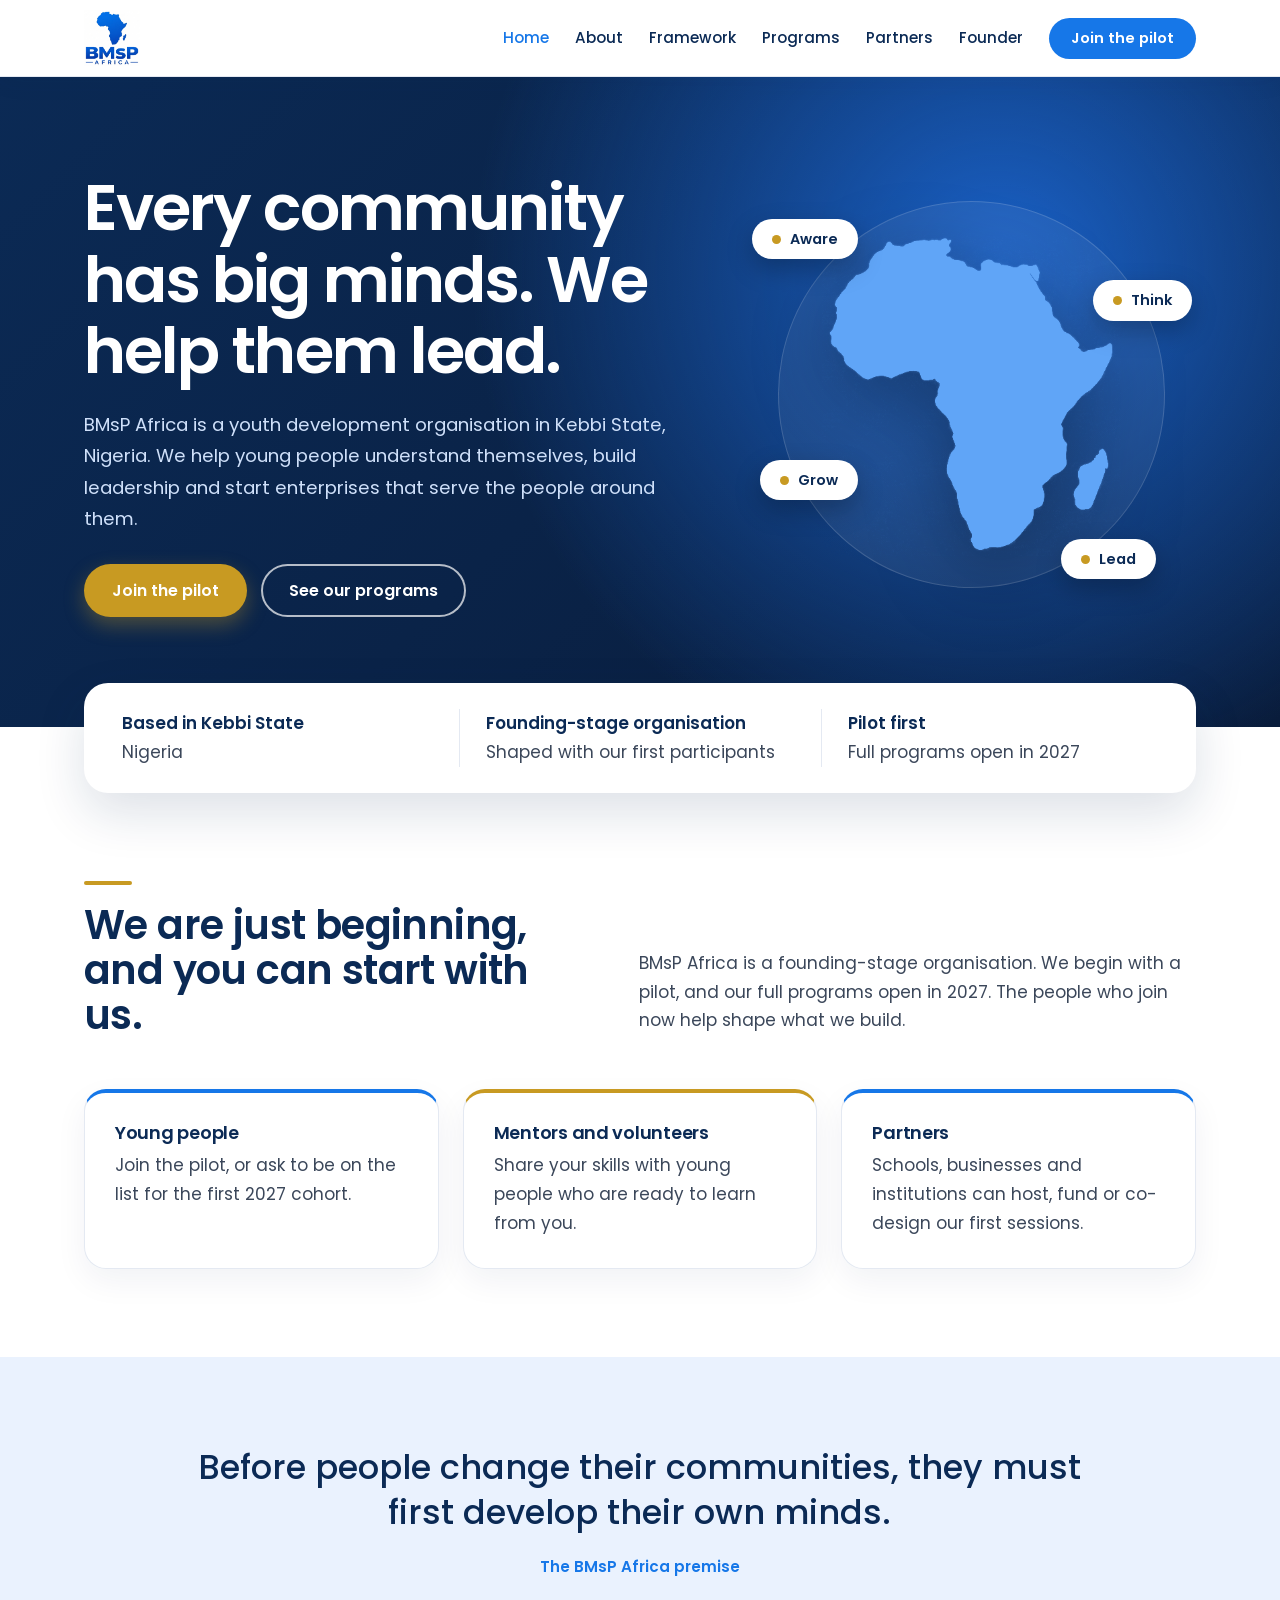
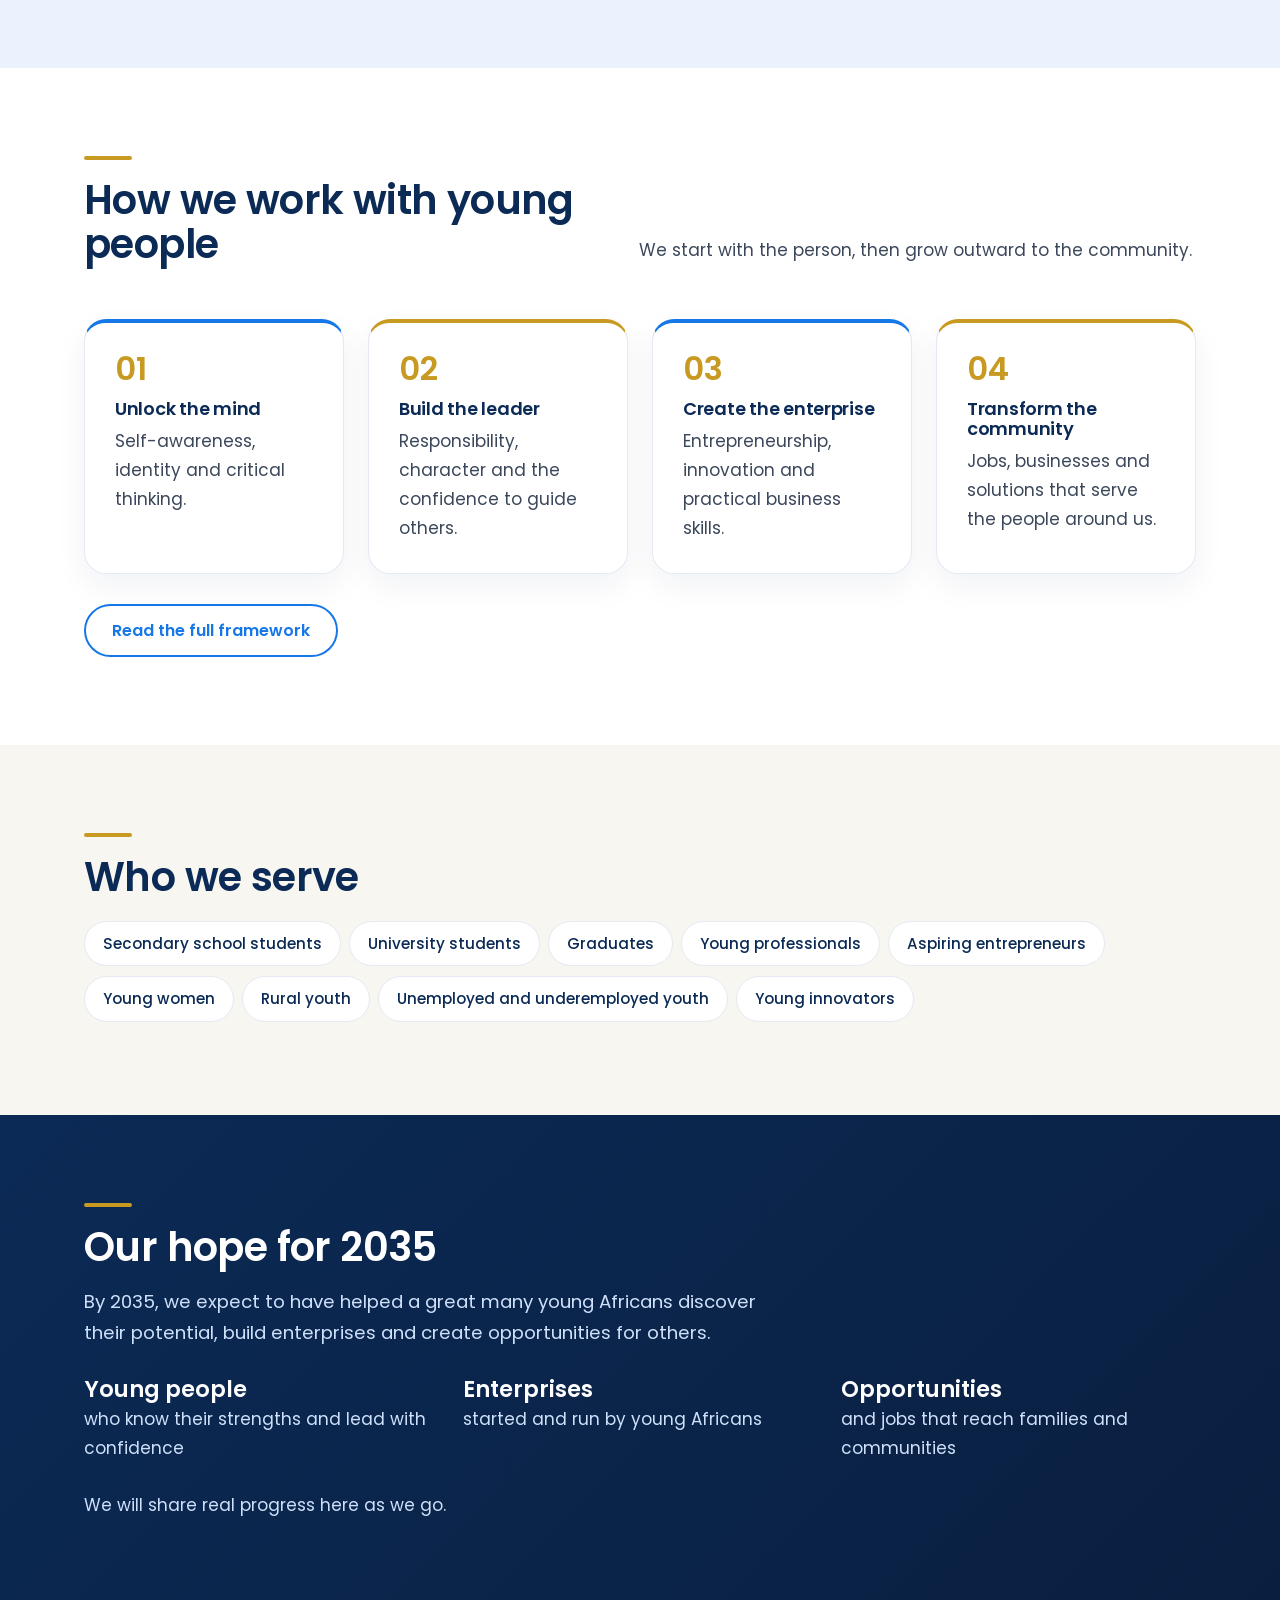
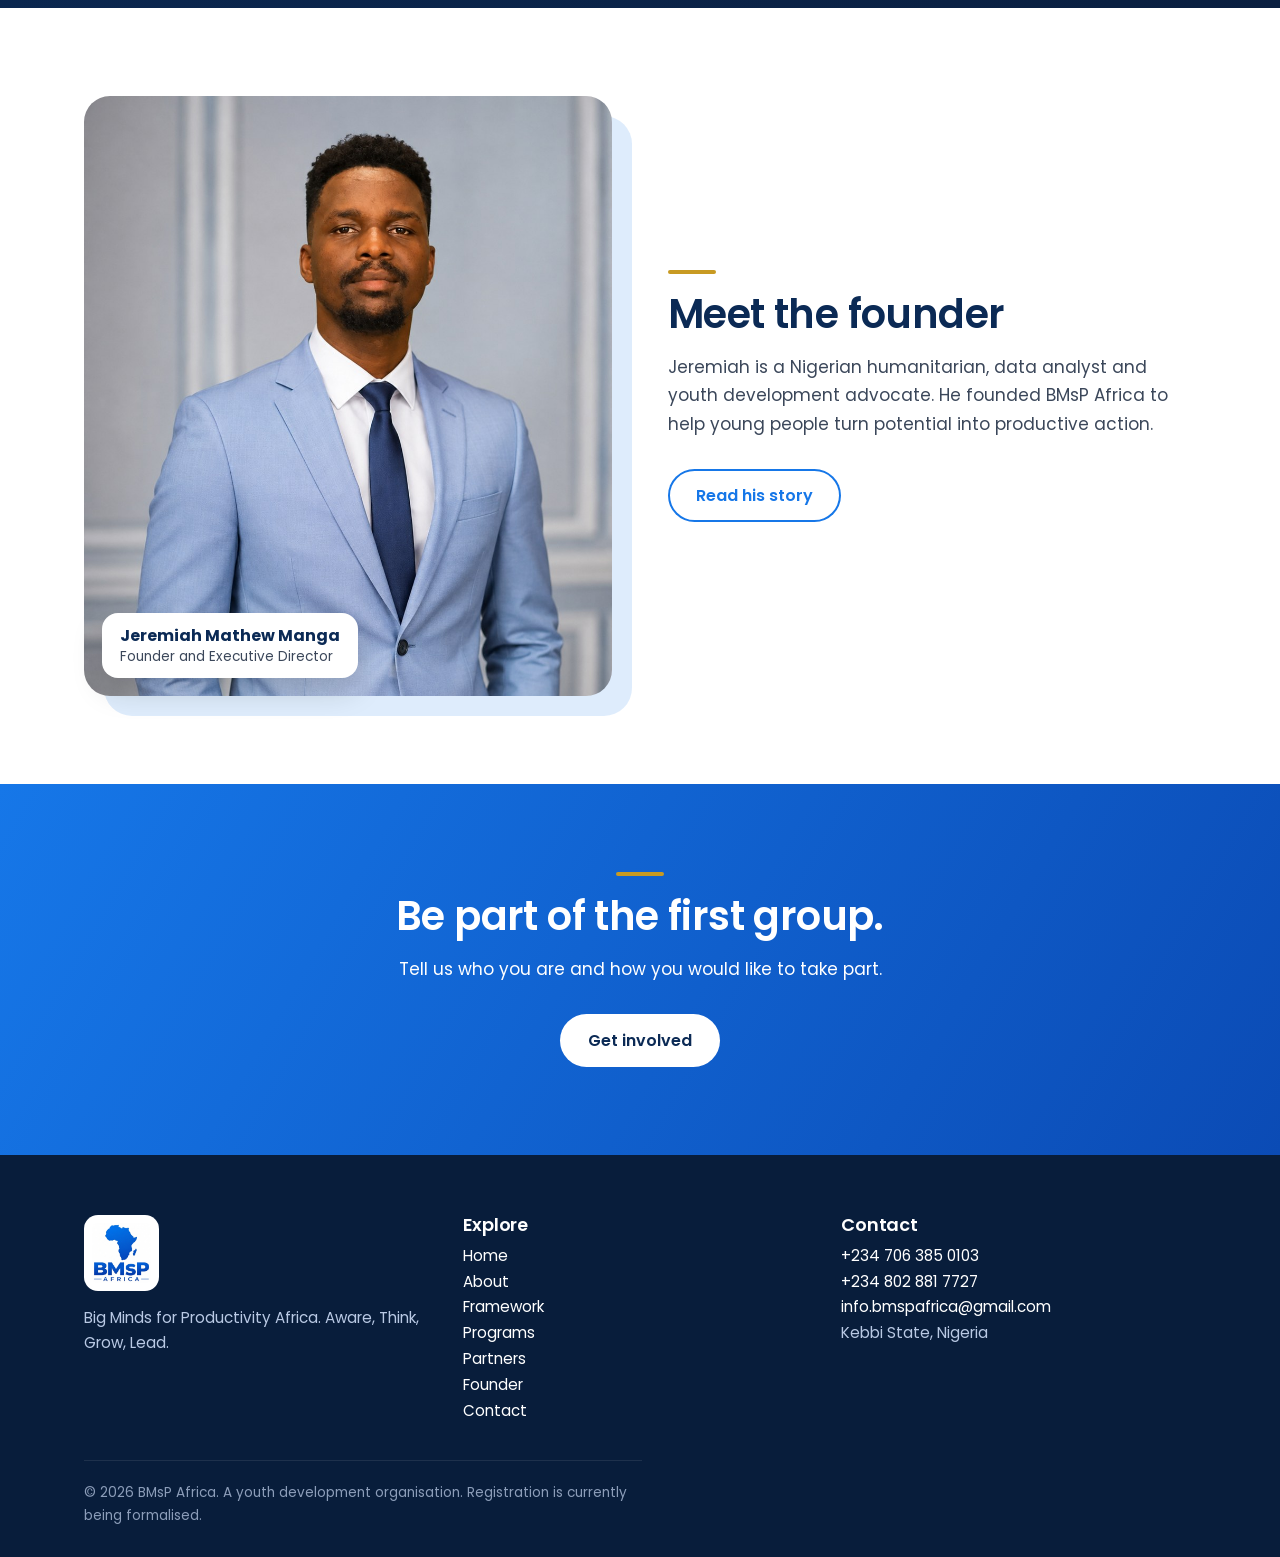
==== commit a22c7b58: "Add files via upload" ====
--- a/index.html
+++ b/index.html
@@ -1,13 +1,15 @@
 <!doctype html><html lang="en"><head><meta charset="utf-8"><meta name="viewport" content="width=device-width,initial-scale=1"><title>BMsP Africa | Youth development in Kebbi State, Nigeria</title><meta name="description" content="BMsP Africa helps young people in Kebbi State understand themselves, build leadership and start enterprises that serve their communities."><meta property="og:title" content="BMsP Africa | Youth development in Kebbi State, Nigeria"><meta property="og:description" content="BMsP Africa helps young people in Kebbi State understand themselves, build leadership and start enterprises that serve their communities."><meta property="og:image" content="https://bmsp.com.ng/og-image.png"><link rel="icon" href="bmsp-logo.png"><link rel="preconnect" href="https://fonts.googleapis.com"><link rel="preconnect" href="https://fonts.gstatic.com" crossorigin><link href="https://fonts.googleapis.com/css2?family=Poppins:wght@400;500;600&display=swap" rel="stylesheet"><link rel="stylesheet" href="style.css"></head><body><header id="hd"></header><main>
-<div class="w hero"><div><h1>Every community has big minds. We help them lead.</h1><p>BMsP Africa is a youth development organisation in Kebbi State, Nigeria. We help young people understand themselves, build leadership and start enterprises that serve the people around them.</p><div class="row"><a class="btn" href="contact.html">Join the pilot</a><a class="btn g" href="programs.html">See our programs</a></div></div>
-<div class="circ" role="img" aria-label="Four overlapping circles: Aware, Think, Grow, Lead"><div class="c1">Aware</div><div class="c2">Think</div><div class="c3">Grow</div><div class="c4">Lead</div></div></div>
-<section class="alt"><div class="w"><h2>We are just beginning, and you can start with us.</h2><p>BMsP Africa is a founding-stage organisation. We begin with a pilot, and our full programs open in 2027. The people who join now help shape what we build.</p>
+<div class="hero-wrap"><div class="w hero"><div><h1>Every community has big minds. We help them lead.</h1><p>BMsP Africa is a youth development organisation in Kebbi State, Nigeria. We help young people understand themselves, build leadership and start enterprises that serve the people around them.</p><div class="row"><a class="btn au" href="contact.html">Join the pilot</a><a class="btn g" href="programs.html">See our programs</a></div></div>
+<div class="mapbox" role="img" aria-label="Map of Africa with the words Aware, Think, Grow, Lead"><img src="assets/africa.png" alt=""><span class="pill" style="top:10%;left:0">Aware</span><span class="pill" style="top:24%;right:0">Think</span><span class="pill" style="bottom:26%;left:2%">Grow</span><span class="pill" style="bottom:8%;right:8%">Lead</span></div></div></div>
+<div class="w"><div class="strip"><div><strong>Based in Kebbi State</strong>Nigeria</div><div><strong>Founding-stage organisation</strong>Shaped with our first participants</div><div><strong>Pilot first</strong>Full programs open in 2027</div></div></div>
+<section><div class="w"><div class="sh"><h2>We are just beginning, and you can start with us.</h2><p>BMsP Africa is a founding-stage organisation. We begin with a pilot, and our full programs open in 2027. The people who join now help shape what we build.</p></div>
 <div class="grid"><div class="card"><h3>Young people</h3><p>Join the pilot, or ask to be on the list for the first 2027 cohort.</p></div><div class="card"><h3>Mentors and volunteers</h3><p>Share your skills with young people who are ready to learn from you.</p></div><div class="card"><h3>Partners</h3><p>Schools, businesses and institutions can host, fund or co-design our first sessions.</p></div></div></div></section>
-<section><div class="w"><h2>How we work with young people</h2><p>We start with the person, then grow outward to the community.</p>
-<div class="grid"><div class="card"><h3>Unlock the mind</h3><p>Self-awareness, identity and critical thinking.</p></div><div class="card"><h3>Build the leader</h3><p>Responsibility, character and the confidence to guide others.</p></div><div class="card"><h3>Create the enterprise</h3><p>Entrepreneurship, innovation and practical business skills.</p></div><div class="card"><h3>Transform the community</h3><p>Jobs, businesses and solutions that serve the people around us.</p></div></div>
+<section class="quote"><div class="w"><p>Before people change their communities, they must first develop their own minds.</p><span>The BMsP Africa premise</span></div></section>
+<section><div class="w"><div class="sh"><h2>How we work with young people</h2><p>We start with the person, then grow outward to the community.</p></div>
+<div class="grid"><div class="card"><span class="n">01</span><h3>Unlock the mind</h3><p>Self-awareness, identity and critical thinking.</p></div><div class="card"><span class="n">02</span><h3>Build the leader</h3><p>Responsibility, character and the confidence to guide others.</p></div><div class="card"><span class="n">03</span><h3>Create the enterprise</h3><p>Entrepreneurship, innovation and practical business skills.</p></div><div class="card"><span class="n">04</span><h3>Transform the community</h3><p>Jobs, businesses and solutions that serve the people around us.</p></div></div>
 <div class="row"><a class="btn g" href="framework.html">Read the full framework</a></div></div></section>
 <section class="alt"><div class="w"><h2>Who we serve</h2><div class="chips"><span>Secondary school students</span><span>University students</span><span>Graduates</span><span>Young professionals</span><span>Aspiring entrepreneurs</span><span>Young women</span><span>Rural youth</span><span>Unemployed and underemployed youth</span><span>Young innovators</span></div></div></section>
-<section class="dark"><div class="w"><h2>Where we want to be by 2035</h2><div class="grid"><div class="stat"><strong>100,000</strong>young Africans trained</div><div class="stat"><strong>5,000</strong>youth-led enterprises supported</div><div class="stat"><strong>20,000</strong>jobs helped created</div></div><p style="margin-top:24px">These are our goals, not results yet. We will report real numbers here as we reach them.</p></div></section>
-<section><div class="w two"><div><h2>Meet the founder</h2><p>Jeremiah Mathew Manga is a Nigerian humanitarian, data analyst and youth development advocate. He founded BMsP Africa to help young people turn potential into productive action.</p><div class="row"><a class="btn g" href="founder.html">Read his story</a></div></div><img class="ph" src="assets/jeremiah-founder.jpg" alt="Jeremiah Mathew Manga, Founder and Executive Director of BMsP Africa"></div></section>
-<section class="alt"><div class="w"><h2>Be part of the first group.</h2><p>Tell us who you are and how you would like to take part.</p><div class="row"><a class="btn" href="contact.html">Get involved</a></div></div></section>
+<section class="dark"><div class="w"><h2>Our hope for 2035</h2><p style="font-size:1.15rem">By 2035, we expect to have helped a great many young Africans discover their potential, build enterprises and create opportunities for others.</p><div class="grid"><div class="stat hope"><strong>Young people</strong>who know their strengths and lead with confidence</div><div class="stat hope"><strong>Enterprises</strong>started and run by young Africans</div><div class="stat hope"><strong>Opportunities</strong>and jobs that reach families and communities</div></div><p style="margin-top:28px">We will share real progress here as we go.</p></div></section>
+<section><div class="w two"><div class="frame"><a href="founder.html" aria-label="Read Jeremiah\'s story"><img class="ph" src="assets/jeremiah-founder.jpg" alt="Jeremiah Mathew Manga, Founder and Executive Director of BMsP Africa"></a><div class="tag"><strong>Jeremiah Mathew Manga</strong>Founder and Executive Director</div></div><div><h2>Meet the founder</h2><p>Jeremiah is a Nigerian humanitarian, data analyst and youth development advocate. He founded BMsP Africa to help young people turn potential into productive action.</p><div class="row"><a class="btn g" href="founder.html">Read his story</a></div></div></div></section>
+<section class="cta"><div class="w"><h2>Be part of the first group.</h2><p>Tell us who you are and how you would like to take part.</p><div class="row"><a class="btn wh" href="contact.html">Get involved</a></div></div></section>
 </main><footer id="ft"></footer><script src="site.js"></script></body></html>
--- a/style.css
+++ b/style.css
@@ -1,45 +1,65 @@
-:root{--blue:#1677E8;--navy:#0B2A55;--gold:#C89A22;--paper:#F7F6F1;--gray:#E7E7E3;--ink:#0A0A0A}
+:root{--blue:#1677E8;--navy:#0B2A55;--gold:#C89A22;--paper:#F7F6F1;--sky:#EAF2FE;--text:#3b475a;--line:#e4e9f2}
 *{box-sizing:border-box;margin:0}
-body{font:400 17px/1.65 Poppins,system-ui,sans-serif;color:var(--ink);background:#fff}
+body{font:400 17px/1.7 Poppins,system-ui,sans-serif;color:var(--text);background:#fff}
 img{max-width:100%;display:block}a{color:var(--blue)}
 :focus-visible{outline:3px solid var(--gold);outline-offset:3px}
-.w{max-width:1120px;margin:auto;padding:0 22px}
-h1,h2,h3{line-height:1.15;color:var(--navy);font-weight:600}
-h1{font-size:clamp(2.1rem,5.2vw,3.6rem);letter-spacing:-.02em}
-h2{font-size:clamp(1.6rem,3.2vw,2.3rem);margin-bottom:14px}
-h3{font-size:1.1rem;margin-bottom:6px}
+.w{max-width:1160px;margin:auto;padding:0 24px}
+h1,h2,h3{line-height:1.12;color:var(--navy);font-weight:600;letter-spacing:-.015em}
+h1{font-size:clamp(2.3rem,5.6vw,4rem);letter-spacing:-.03em}
+h2{font-size:clamp(1.7rem,3.3vw,2.5rem);margin-bottom:16px}
+h2:before{content:"";display:block;width:48px;height:4px;border-radius:4px;background:var(--gold);margin-bottom:18px}
+h3{font-size:1.12rem;margin-bottom:8px}
 p{max-width:62ch}p+p{margin-top:14px}
-section{padding:72px 0}.alt{background:var(--paper)}
-.dark{background:var(--navy);color:#e6eefb}.dark h2,.dark h3{color:#fff}
-header{position:sticky;top:0;background:rgba(255,255,255,.94);border-bottom:1px solid var(--gray);z-index:9}
-.nav{display:flex;align-items:center;justify-content:space-between;min-height:68px;gap:16px}
-.nav img{height:56px}nav{display:flex;gap:22px;align-items:center}
-nav a:not(.btn){color:var(--ink);text-decoration:none;font-size:.95rem;font-weight:500}
-nav a.on{color:var(--blue)}.mb{display:none}
-.btn{display:inline-block;background:var(--blue);color:#fff!important;padding:12px 24px;border-radius:99px;text-decoration:none;font:600 1rem Poppins,sans-serif;border:0;cursor:pointer}
+section{padding:88px 0}.alt{background:var(--paper)}
+.dark{background:linear-gradient(135deg,#0B2A55,#0a1f40);color:#cfe0fa}.dark h2,.dark h3{color:#fff}
+header{position:sticky;top:0;background:rgba(255,255,255,.96);box-shadow:0 1px 0 var(--line),0 6px 24px rgba(11,42,85,.05);z-index:9}
+.nav{display:flex;align-items:center;justify-content:space-between;min-height:76px;gap:16px}
+.nav img{height:56px}nav{display:flex;gap:26px;align-items:center}
+nav a:not(.btn){color:var(--navy);text-decoration:none;font-size:.95rem;font-weight:500}
+nav a:not(.btn):hover,nav a.on{color:var(--blue)}.mb{display:none}
+.btn{display:inline-block;background:var(--blue);color:#fff!important;padding:14px 28px;border-radius:99px;text-decoration:none;font:600 1rem Poppins,sans-serif;border:0;cursor:pointer;transition:transform .15s,box-shadow .15s;box-shadow:0 8px 20px rgba(22,119,232,.28)}
+.btn:hover{transform:translateY(-2px)}
 .btn.g{background:none;color:var(--blue)!important;box-shadow:inset 0 0 0 2px var(--blue)}
-.dark .btn.g{color:#fff!important;box-shadow:inset 0 0 0 2px #fff}
-.row{display:flex;gap:12px;flex-wrap:wrap;margin-top:26px}
-.grid{display:grid;gap:20px;grid-template-columns:repeat(auto-fit,minmax(240px,1fr));margin-top:28px}
-.card{background:#fff;border-radius:20px;padding:26px;border:1px solid var(--gray)}.alt .card{border-color:transparent}
+.btn.au{background:var(--gold);box-shadow:0 8px 20px rgba(200,154,34,.35)}
+.btn.wh{background:#fff;color:var(--navy)!important;box-shadow:none}
+.dark .btn.g,.hero-wrap .btn.g{color:#fff!important;box-shadow:inset 0 0 0 2px rgba(255,255,255,.7)}
+nav .btn{padding:10px 22px;font-size:.92rem;box-shadow:none}
+.row{display:flex;gap:14px;flex-wrap:wrap;margin-top:30px}
+.grid{display:grid;gap:24px;grid-template-columns:repeat(auto-fit,minmax(240px,1fr));margin-top:36px}
+.card{background:#fff;border-radius:22px;padding:30px;border:1px solid var(--line);border-top:4px solid var(--blue);box-shadow:0 12px 32px rgba(11,42,85,.06);color:var(--text)}
+.card:nth-child(even){border-top-color:var(--gold)}
 .card small{display:block;color:var(--gold);font-weight:600;margin-bottom:6px}
-.hero,.two{display:grid;gap:40px;grid-template-columns:1.1fr .9fr;align-items:center}.hero{padding:64px 22px}
-.hero p{margin-top:18px;font-size:1.1rem}.two{grid-template-columns:1fr 1fr}
-.circ{position:relative;aspect-ratio:1;max-width:400px;width:100%;margin:auto}
-.circ div{position:absolute;width:58%;aspect-ratio:1;border-radius:50%;display:flex;align-items:center;justify-content:center;font-weight:600;color:#fff;opacity:.92}
-.c1{top:0;left:0;background:var(--blue);padding:0 28% 28% 0}.c2{top:0;right:0;background:var(--gold);padding:0 0 28% 28%}
-.c3{bottom:0;left:0;background:var(--navy);padding:28% 28% 0 0}.c4{bottom:0;right:0;background:#5AA2F5;padding:28% 0 0 28%}
-.steps{list-style:none;padding:0;counter-reset:s;display:grid;gap:16px;grid-template-columns:repeat(auto-fit,minmax(210px,1fr));margin-top:28px}
-.steps li{counter-increment:s;background:#fff;border-radius:20px;padding:22px}
-.steps li:before{content:counter(s);display:grid;place-items:center;width:34px;height:34px;border-radius:50%;background:var(--blue);color:#fff;font-weight:600;margin-bottom:10px}
-.chips span{display:inline-block;background:#fff;border:1px solid var(--gray);padding:8px 16px;border-radius:99px;margin:4px 6px 4px 0;font-size:.95rem}
-.stat strong{display:block;font-size:2.6rem;color:var(--gold);line-height:1.1}
-.ph{border-radius:24px;width:100%;max-height:560px;object-fit:cover;object-position:top}
-label{font-weight:500}input,select,textarea{width:100%;padding:12px 14px;border:1px solid #b9b9b3;border-radius:12px;font:inherit;margin:6px 0 16px}
-footer{background:var(--navy);color:#cfdcf2;padding:48px 0 28px;font-size:.95rem}
-footer a{color:#fff}footer .grid{margin-top:0}footer img{height:72px;background:#fff;padding:8px;border-radius:14px;margin-bottom:12px}
-.fine{margin-top:28px;font-size:.85rem;opacity:.8}
-@media(max-width:800px){.hero,.two{grid-template-columns:1fr}.mb{display:block;background:none;border:2px solid var(--blue);border-radius:99px;padding:6px 16px;font:600 .9rem Poppins}
-nav{display:none;position:absolute;top:100%;left:0;right:0;background:#fff;flex-direction:column;align-items:flex-start;padding:18px 22px;border-bottom:1px solid var(--gray)}
-header.open nav{display:flex}section{padding:52px 0}}
-@media(prefers-reduced-motion:no-preference){html{scroll-behavior:smooth}}
+.card .n{font-size:2rem;font-weight:600;color:var(--gold);line-height:1;display:block;margin-bottom:14px}
+.hero-wrap{background:radial-gradient(circle at 78% 30%,#1a62c9 0,transparent 48%),linear-gradient(135deg,#0B2A55,#091c3b);color:#cfe0fa;padding-bottom:70px}
+.hero,.two{display:grid;gap:56px;grid-template-columns:1.15fr .85fr;align-items:center}.hero{padding:96px 24px 40px}
+.hero h1{color:#fff}.hero p{margin-top:22px;font-size:1.15rem}.two{grid-template-columns:1fr 1fr}
+.mapbox{position:relative;max-width:440px;width:100%;margin:auto;aspect-ratio:1;display:grid;place-items:center}
+.mapbox:before{content:"";position:absolute;inset:6%;border-radius:50%;background:rgba(255,255,255,.06);box-shadow:inset 0 0 0 1px rgba(255,255,255,.15)}
+.mapbox img{width:68%;position:relative;filter:drop-shadow(0 24px 40px rgba(0,0,0,.35))}
+.pill{position:absolute;background:#fff;color:var(--navy);padding:8px 20px;border-radius:99px;font-weight:600;font-size:.9rem;box-shadow:0 10px 26px rgba(0,0,0,.25)}
+.pill:before{content:"";display:inline-block;width:9px;height:9px;border-radius:50%;background:var(--gold);margin-right:9px}
+.strip{margin-top:-44px;position:relative;background:#fff;border-radius:24px;box-shadow:0 20px 50px rgba(11,42,85,.14);display:grid;grid-template-columns:repeat(3,1fr);padding:26px 12px;color:var(--text)}
+.strip div{padding:0 26px;border-left:1px solid var(--line)}.strip div:first-child{border:0}.strip strong{display:block;color:var(--navy);font-weight:600}
+.sh{display:grid;grid-template-columns:1fr 1.1fr;gap:48px;align-items:end}.sh p{margin-bottom:18px}
+.quote{background:var(--sky);text-align:center}.quote p{margin:auto;font-size:clamp(1.4rem,3vw,2.1rem);line-height:1.35;font-weight:500;color:var(--navy);max-width:28em}.quote span{display:block;margin-top:18px;font-size:.95rem;color:var(--blue);font-weight:600}
+.frame{position:relative}.frame:before{content:"";position:absolute;inset:20px -20px -20px 20px;border-radius:28px;background:var(--blue);opacity:.14}
+.ph{position:relative;border-radius:26px;width:100%;max-height:600px;object-fit:cover;object-position:top}
+.tag{position:absolute;left:18px;bottom:18px;background:#fff;border-radius:16px;padding:12px 18px;box-shadow:0 12px 30px rgba(0,0,0,.18);color:var(--text);font-size:.85rem;line-height:1.4}.tag strong{display:block;color:var(--navy);font-size:1rem}
+.cta{background:linear-gradient(120deg,var(--blue),#0B4BB5);color:#e6f0ff;text-align:center}.cta h2,.cta p{color:#fff;margin-left:auto;margin-right:auto}.cta h2:before{margin:0 auto 18px}.cta .row{justify-content:center}
+.top{background:linear-gradient(135deg,#0B2A55,#091c3b);color:#cfe0fa;padding:84px 0 76px}.top h1{color:#fff}
+.steps{list-style:none;padding:0;counter-reset:s;display:grid;gap:20px;grid-template-columns:repeat(auto-fit,minmax(220px,1fr));margin-top:36px}
+.steps li{counter-increment:s;background:#fff;border-radius:22px;padding:26px;border:1px solid var(--line);box-shadow:0 12px 32px rgba(11,42,85,.06)}
+.steps li:before{content:counter(s);display:grid;place-items:center;width:38px;height:38px;border-radius:50%;background:var(--blue);color:#fff;font-weight:600;margin-bottom:12px}
+.chips span{display:inline-block;background:#fff;border:1px solid var(--line);padding:9px 18px;border-radius:99px;margin:5px 8px 5px 0;font-size:.95rem;color:var(--navy);font-weight:500}
+.stat strong{display:block;font-size:3rem;color:var(--gold);line-height:1.1;font-weight:600}.dark .grid{margin-top:28px}
+label{font-weight:500;color:var(--navy)}input,select,textarea{width:100%;padding:13px 15px;border:1px solid #c5ccd9;border-radius:12px;font:inherit;margin:6px 0 18px}
+footer{background:#081d3b;color:#b9c9e4;padding:60px 0 30px;font-size:.95rem}
+footer a{color:#fff;text-decoration:none}footer h3{color:#fff}footer .grid{margin-top:0}footer img{height:76px;background:#fff;padding:8px;border-radius:14px;margin-bottom:14px}
+.fine{margin-top:36px;font-size:.85rem;opacity:.75;border-top:1px solid rgba(255,255,255,.12);padding-top:20px}
+@keyframes up{from{opacity:0;transform:translateY(18px)}}
+@media(prefers-reduced-motion:no-preference){html{scroll-behavior:smooth}.hero>div:first-child{animation:up .8s ease both}}
+@media(max-width:800px){.hero,.two,.sh{grid-template-columns:1fr;gap:32px}.hero{padding-top:56px}.strip{grid-template-columns:1fr;gap:14px}.strip div{border:0;padding:0 20px}
+.mb{display:block;background:none;border:2px solid var(--blue);border-radius:99px;padding:6px 16px;font:600 .9rem Poppins;color:var(--blue)}
+nav{display:none;position:absolute;top:100%;left:0;right:0;background:#fff;flex-direction:column;align-items:flex-start;padding:18px 24px;border-bottom:1px solid var(--line)}
+header.open nav{display:flex}section{padding:60px 0}.frame:before{display:none}}
+.hope strong{font-size:1.4rem;color:#fff;margin-bottom:4px}.frame a{display:block}
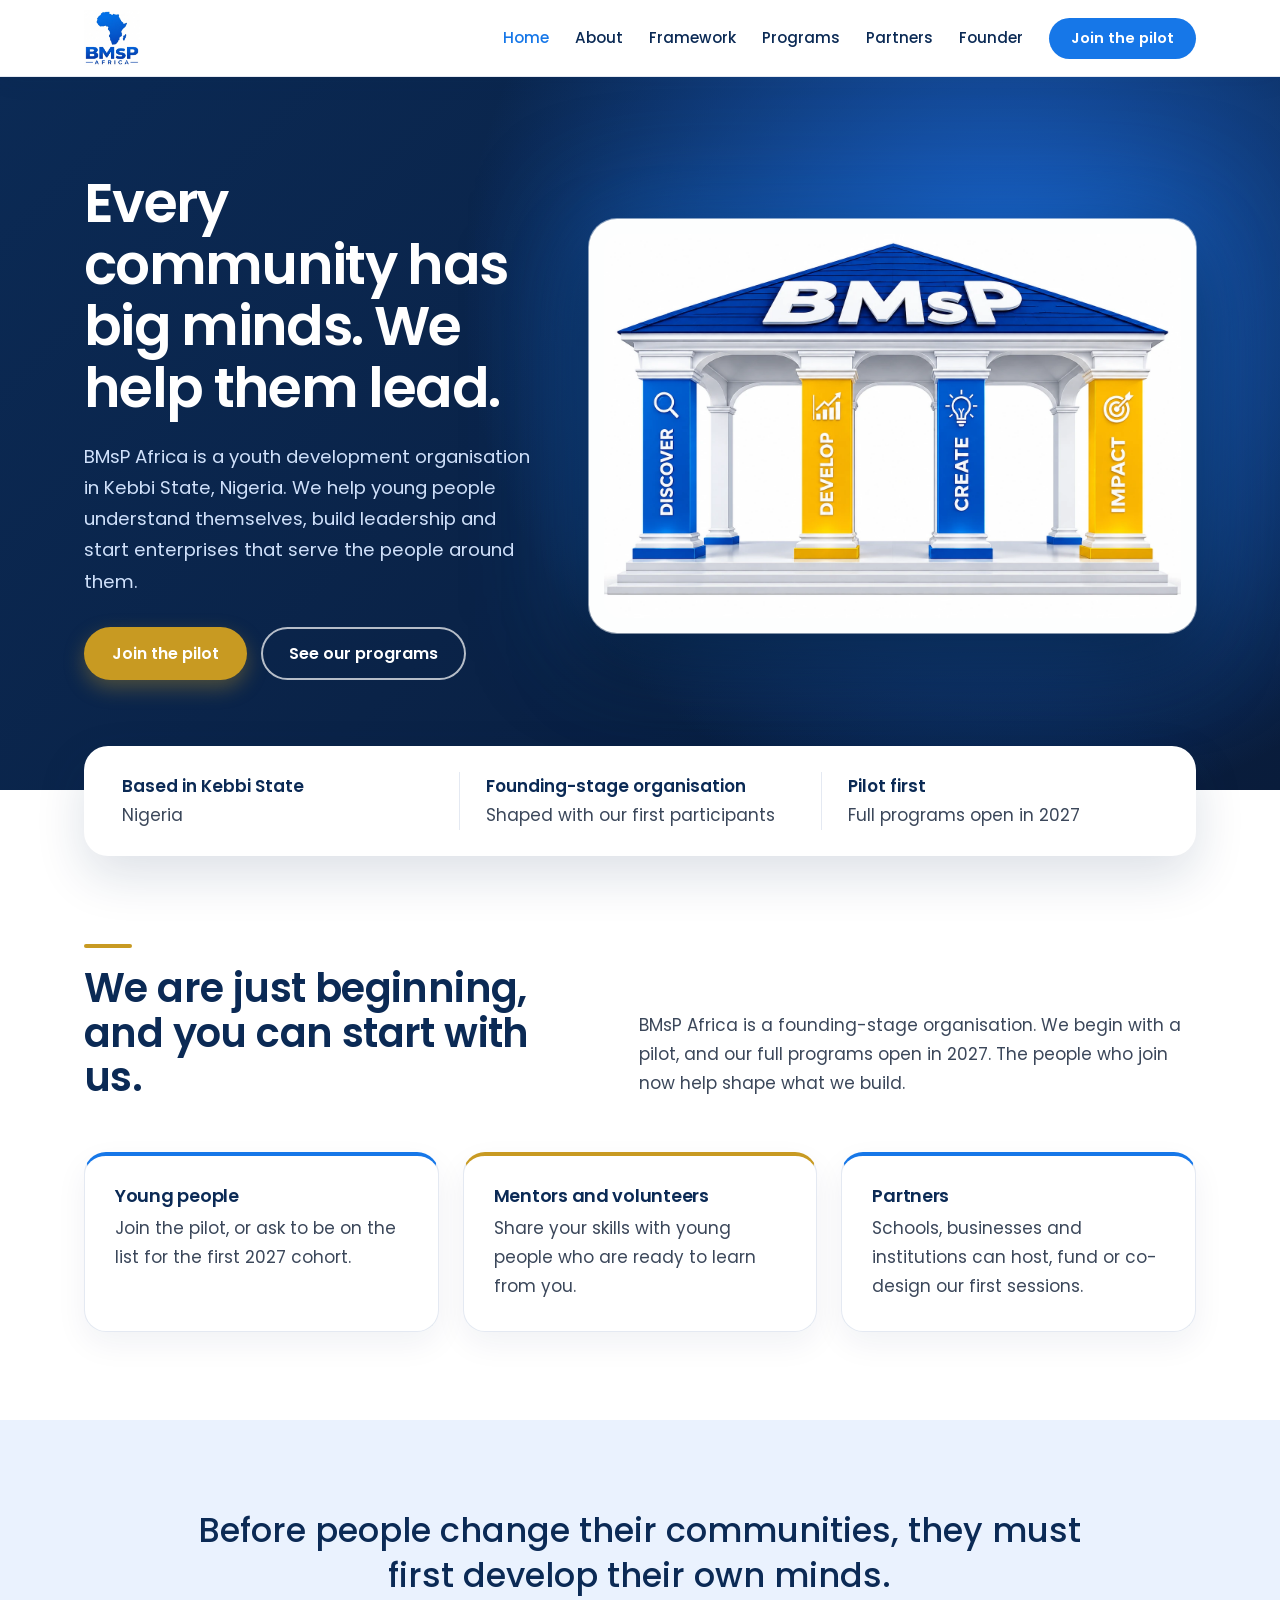
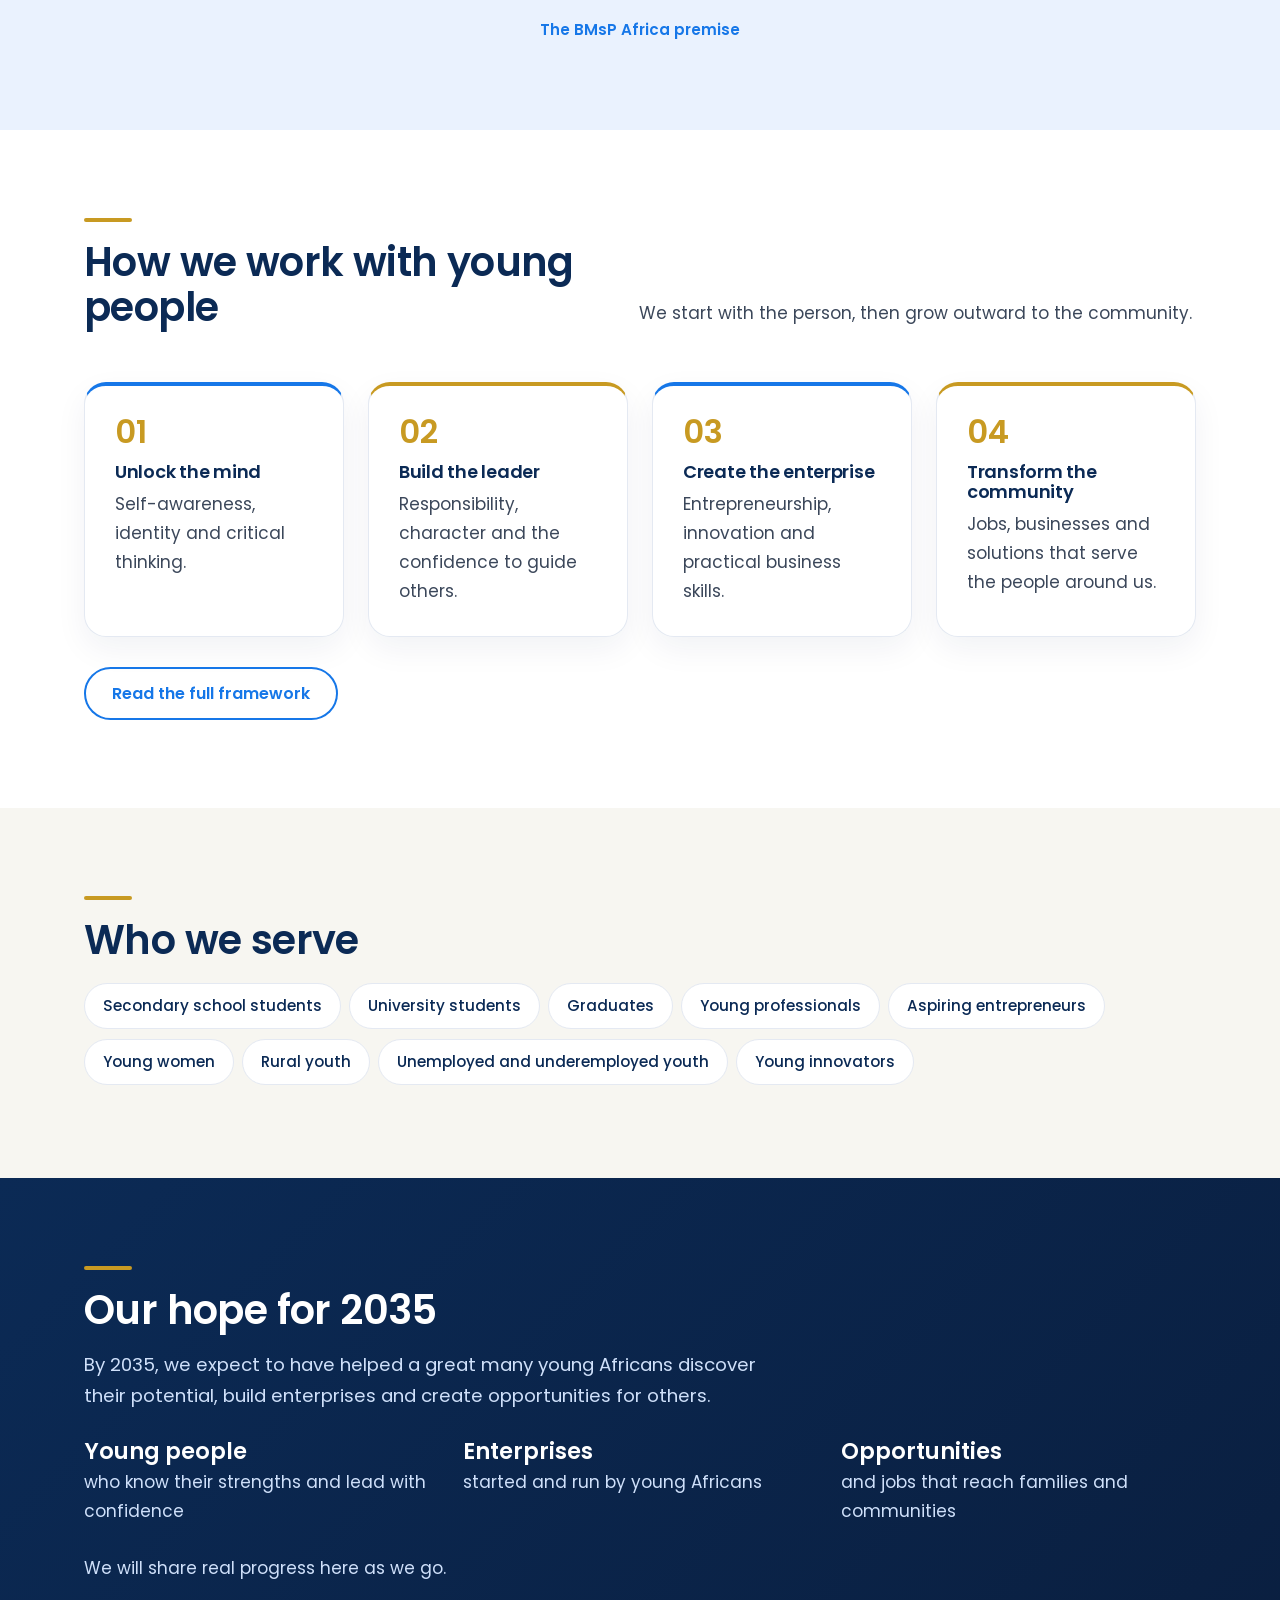
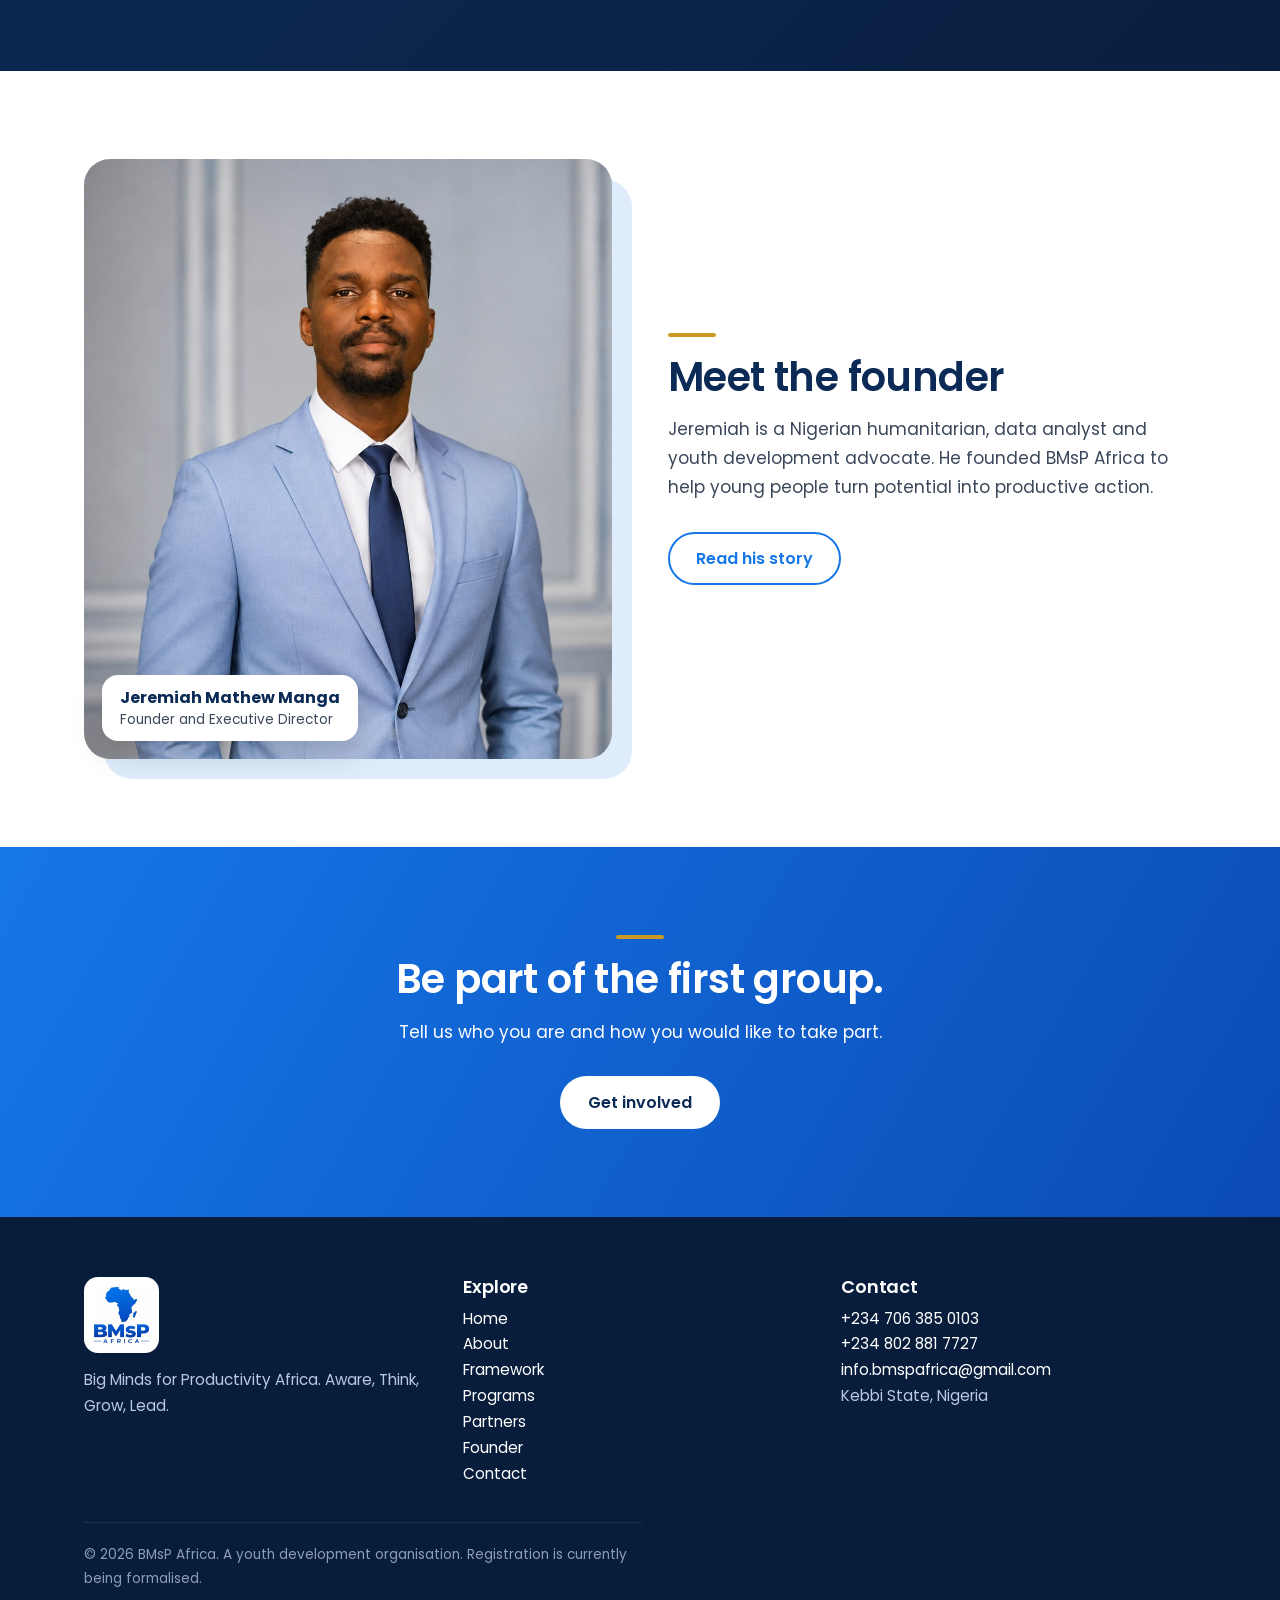
==== commit d27e0a22: "Add files via upload" ====
--- a/index.html
+++ b/index.html
@@ -1,6 +1,6 @@
 <!doctype html><html lang="en"><head><meta charset="utf-8"><meta name="viewport" content="width=device-width,initial-scale=1"><title>BMsP Africa | Youth development in Kebbi State, Nigeria</title><meta name="description" content="BMsP Africa helps young people in Kebbi State understand themselves, build leadership and start enterprises that serve their communities."><meta property="og:title" content="BMsP Africa | Youth development in Kebbi State, Nigeria"><meta property="og:description" content="BMsP Africa helps young people in Kebbi State understand themselves, build leadership and start enterprises that serve their communities."><meta property="og:image" content="https://bmsp.com.ng/og-image.png"><link rel="icon" href="bmsp-logo.png"><link rel="preconnect" href="https://fonts.googleapis.com"><link rel="preconnect" href="https://fonts.gstatic.com" crossorigin><link href="https://fonts.googleapis.com/css2?family=Poppins:wght@400;500;600&display=swap" rel="stylesheet"><link rel="stylesheet" href="style.css"></head><body><header id="hd"></header><main>
 <div class="hero-wrap"><div class="w hero"><div><h1>Every community has big minds. We help them lead.</h1><p>BMsP Africa is a youth development organisation in Kebbi State, Nigeria. We help young people understand themselves, build leadership and start enterprises that serve the people around them.</p><div class="row"><a class="btn au" href="contact.html">Join the pilot</a><a class="btn g" href="programs.html">See our programs</a></div></div>
-<div class="mapbox" role="img" aria-label="Map of Africa with the words Aware, Think, Grow, Lead"><img src="assets/africa.png" alt=""><span class="pill" style="top:10%;left:0">Aware</span><span class="pill" style="top:24%;right:0">Think</span><span class="pill" style="bottom:26%;left:2%">Grow</span><span class="pill" style="bottom:8%;right:8%">Lead</span></div></div></div>
+<div class="pav"><div class="pv"><img src="assets/bmsp-pavilion.webp" width="1536" height="1024" alt="The BMsP pavilion, held up by four pillars: Discover, Develop, Create and Impact"><a class="hs" style="left:6.7%;width:9.4%" href="programs.html#discover" aria-label="Discover: see its programs"></a><a class="hs" style="left:34.3%;width:8.8%" href="programs.html#develop" aria-label="Develop: see its programs"></a><a class="hs" style="left:57.7%;width:8.3%" href="programs.html#create" aria-label="Create: see its programs"></a><a class="hs" style="left:84.0%;width:9.3%" href="programs.html#impact" aria-label="Impact: see its programs"></a></div></div></div></div>
 <div class="w"><div class="strip"><div><strong>Based in Kebbi State</strong>Nigeria</div><div><strong>Founding-stage organisation</strong>Shaped with our first participants</div><div><strong>Pilot first</strong>Full programs open in 2027</div></div></div>
 <section><div class="w"><div class="sh"><h2>We are just beginning, and you can start with us.</h2><p>BMsP Africa is a founding-stage organisation. We begin with a pilot, and our full programs open in 2027. The people who join now help shape what we build.</p></div>
 <div class="grid"><div class="card"><h3>Young people</h3><p>Join the pilot, or ask to be on the list for the first 2027 cohort.</p></div><div class="card"><h3>Mentors and volunteers</h3><p>Share your skills with young people who are ready to learn from you.</p></div><div class="card"><h3>Partners</h3><p>Schools, businesses and institutions can host, fund or co-design our first sessions.</p></div></div></div></section>
@@ -10,6 +10,6 @@
 <div class="row"><a class="btn g" href="framework.html">Read the full framework</a></div></div></section>
 <section class="alt"><div class="w"><h2>Who we serve</h2><div class="chips"><span>Secondary school students</span><span>University students</span><span>Graduates</span><span>Young professionals</span><span>Aspiring entrepreneurs</span><span>Young women</span><span>Rural youth</span><span>Unemployed and underemployed youth</span><span>Young innovators</span></div></div></section>
 <section class="dark"><div class="w"><h2>Our hope for 2035</h2><p style="font-size:1.15rem">By 2035, we expect to have helped a great many young Africans discover their potential, build enterprises and create opportunities for others.</p><div class="grid"><div class="stat hope"><strong>Young people</strong>who know their strengths and lead with confidence</div><div class="stat hope"><strong>Enterprises</strong>started and run by young Africans</div><div class="stat hope"><strong>Opportunities</strong>and jobs that reach families and communities</div></div><p style="margin-top:28px">We will share real progress here as we go.</p></div></section>
-<section><div class="w two"><div class="frame"><a href="founder.html" aria-label="Read Jeremiah\'s story"><img class="ph" src="assets/jeremiah-founder.jpg" alt="Jeremiah Mathew Manga, Founder and Executive Director of BMsP Africa"></a><div class="tag"><strong>Jeremiah Mathew Manga</strong>Founder and Executive Director</div></div><div><h2>Meet the founder</h2><p>Jeremiah is a Nigerian humanitarian, data analyst and youth development advocate. He founded BMsP Africa to help young people turn potential into productive action.</p><div class="row"><a class="btn g" href="founder.html">Read his story</a></div></div></div></section>
+<section><div class="w two"><div class="frame"><a href="founder.html" aria-label="Read Jeremiah’s story"><img class="ph" src="assets/jeremiah-founder.jpg" alt="Jeremiah Mathew Manga, Founder and Executive Director of BMsP Africa"></a><div class="tag"><strong>Jeremiah Mathew Manga</strong>Founder and Executive Director</div></div><div><h2>Meet the founder</h2><p>Jeremiah is a Nigerian humanitarian, data analyst and youth development advocate. He founded BMsP Africa to help young people turn potential into productive action.</p><div class="row"><a class="btn g" href="founder.html">Read his story</a></div></div></div></section>
 <section class="cta"><div class="w"><h2>Be part of the first group.</h2><p>Tell us who you are and how you would like to take part.</p><div class="row"><a class="btn wh" href="contact.html">Get involved</a></div></div></section>
 </main><footer id="ft"></footer><script src="site.js"></script></body></html>
--- a/style.css
+++ b/style.css
@@ -63,3 +63,30 @@
 nav{display:none;position:absolute;top:100%;left:0;right:0;background:#fff;flex-direction:column;align-items:flex-start;padding:18px 24px;border-bottom:1px solid var(--line)}
 header.open nav{display:flex}section{padding:60px 0}.frame:before{display:none}}
 .hope strong{font-size:1.4rem;color:#fff;margin-bottom:4px}.frame a{display:block}
+.pav{background:#fdfefe;border-radius:28px;padding:2.5%;box-shadow:0 0 0 1px rgba(255,255,255,.5),0 34px 80px rgba(0,0,0,.45),0 0 110px rgba(22,119,232,.5)}
+.pv{position:relative}.pv img{width:100%;height:auto;border-radius:18px}
+.hs{position:absolute;top:37.9%;height:40.6%;border-radius:10px;transition:box-shadow .2s}
+.hs:hover,.hs:focus-visible{box-shadow:0 0 0 3px var(--gold),0 0 36px rgba(200,154,34,.55)}
+.hero h1{font-size:clamp(2.2rem,4.3vw,3.5rem)}
+@media(min-width:801px){.hero{grid-template-columns:.85fr 1.15fr}}
+.pilot{display:grid;grid-template-columns:1fr 1fr;gap:56px;align-items:center}
+.sessions{list-style:none;padding:0;display:grid;gap:14px;counter-reset:q}
+.sessions li{counter-increment:q;display:grid;grid-template-columns:auto 1fr;column-gap:18px;align-items:center;background:#fff;border:1px solid var(--line);border-radius:20px;padding:18px 22px;box-shadow:0 12px 32px rgba(11,42,85,.06)}
+.sessions li:before{content:counter(q);grid-row:span 2;display:grid;place-items:center;width:44px;height:44px;border-radius:50%;background:var(--blue);color:#fff;font-weight:600}
+.sessions li:nth-child(even):before{background:var(--gold);color:var(--navy)}
+.sessions b{color:var(--navy);font-weight:600;font-size:1.1rem}
+.tabs{display:none;gap:12px;grid-template-columns:repeat(4,1fr);margin-top:32px}.js .tabs{display:grid}
+.tabs button{font:600 1.05rem Poppins,sans-serif;text-align:left;padding:16px 20px;border-radius:18px;border:2px solid var(--blue);background:#fff;color:var(--navy);cursor:pointer;transition:background .2s,color .2s}
+.tabs button:nth-child(even){border-color:var(--gold)}
+.tabs small{display:block;font-weight:400;font-size:.82rem;opacity:.8}
+.tabs button[aria-selected=true]{background:var(--blue);color:#fff}
+.tabs button:nth-child(even)[aria-selected=true]{background:var(--gold);color:var(--navy)}
+.panel{margin-top:28px}.panel .q{font-size:1.4rem}.panel .grid{margin-top:20px}.panel .card{border-top-color:var(--c)}
+.for{margin-top:16px;padding-top:14px;border-top:1px solid var(--line);font-size:.92rem;color:var(--navy);font-weight:500}
+.journey{list-style:none;padding:0;counter-reset:j;display:grid;grid-template-columns:repeat(8,minmax(0,1fr));gap:8px;align-items:end;margin-top:48px}
+.journey li{counter-increment:j;min-height:calc(120px + var(--i)*28px);display:flex;flex-direction:column;justify-content:flex-end;background:#fff;border:1px solid var(--line);border-bottom:6px solid var(--blue);border-radius:18px 18px 6px 6px;padding:14px 10px;font-size:.84rem;line-height:1.45;box-shadow:0 12px 32px rgba(11,42,85,.06)}
+.journey li:before{content:counter(j);margin-bottom:auto;font-size:1.6rem;font-weight:600;line-height:1;color:var(--gold)}
+.journey h3{font-size:clamp(.7rem,1.2vw,.9rem);margin:10px 0 4px;overflow-wrap:anywhere}
+.journey li:last-child{background:var(--navy);color:#cfe0fa;border-color:var(--navy);border-bottom-color:var(--gold)}.journey li:last-child h3{color:#fff}
+@media(max-width:960px){.journey{grid-template-columns:1fr}.journey li{min-height:0;justify-content:flex-start;border-radius:18px;border-bottom-width:1px;border-left:6px solid var(--blue);padding:16px 20px}.journey li:last-child{border-left-color:var(--gold)}.journey li:before{margin-bottom:4px}.journey h3{font-size:1.05rem}}
+@media(max-width:800px){.pilot{grid-template-columns:1fr;gap:32px}.tabs{grid-template-columns:1fr 1fr}.pav{border-radius:20px}}
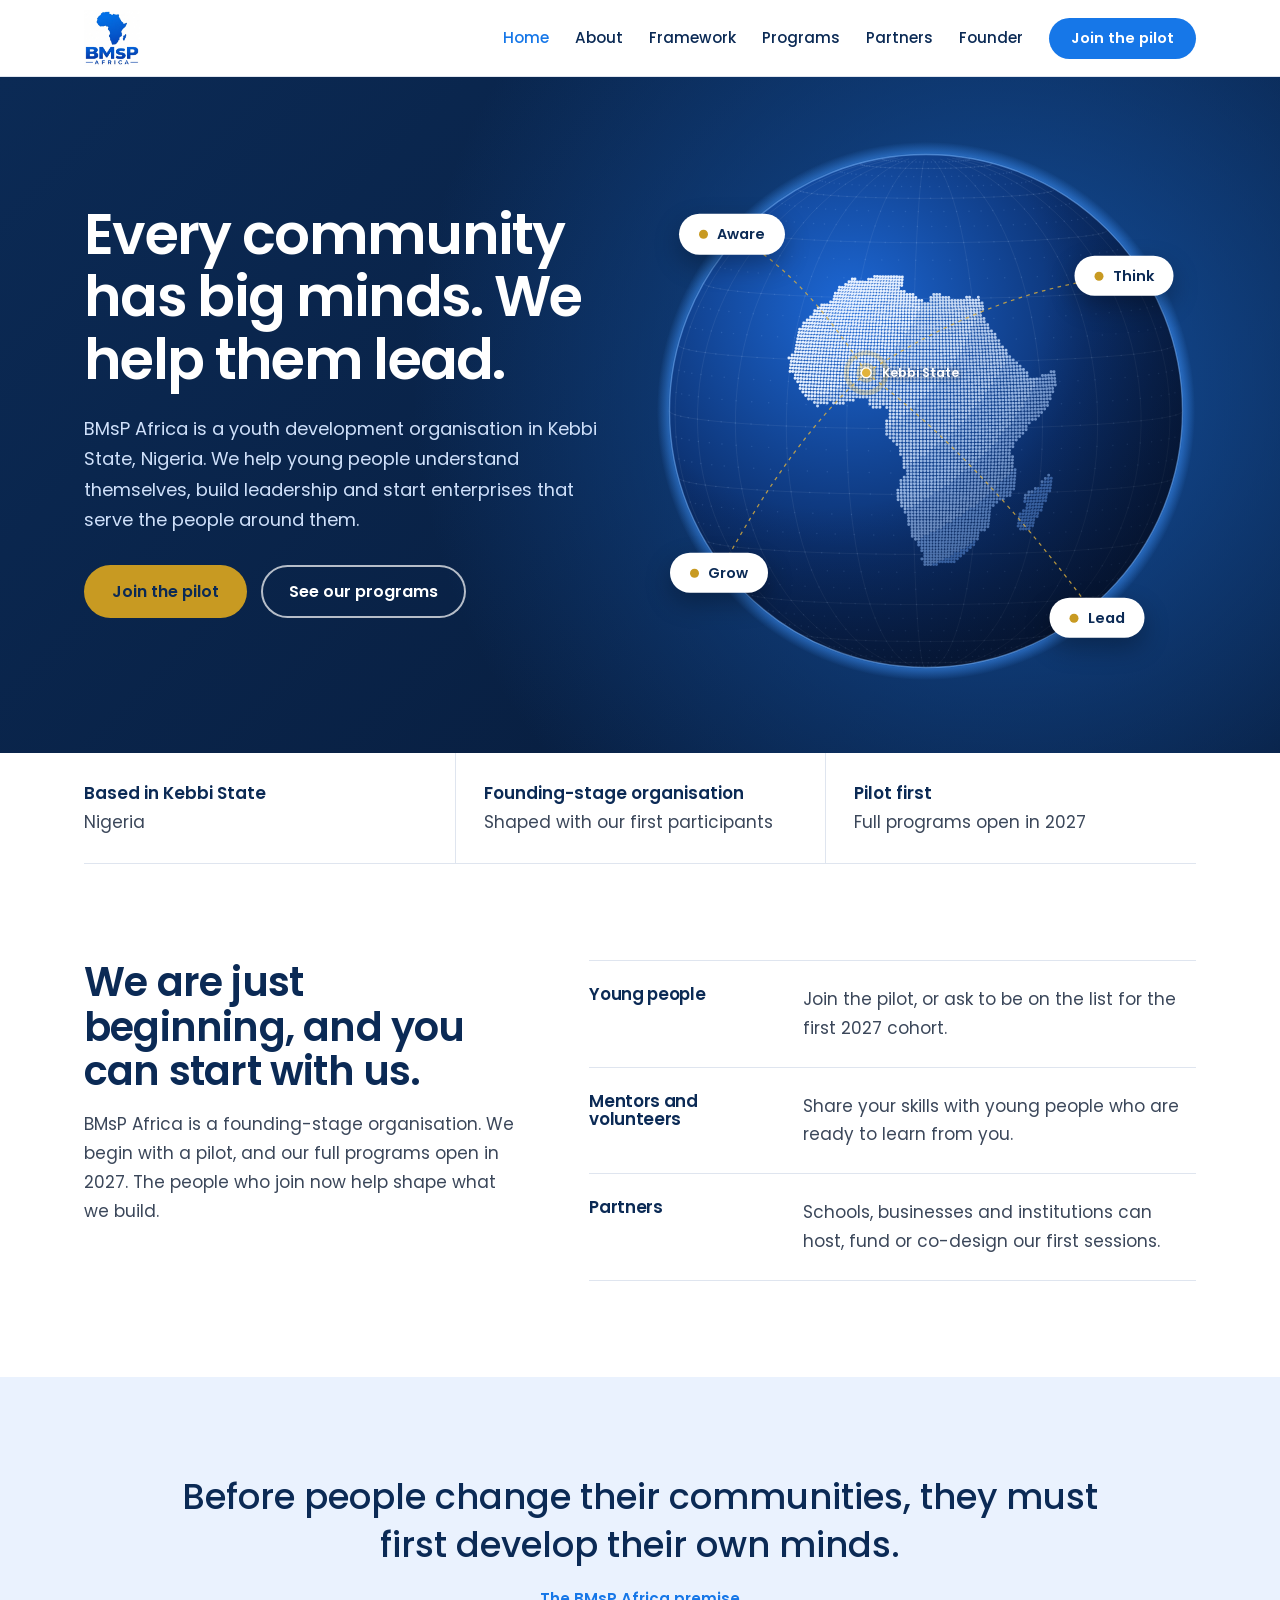
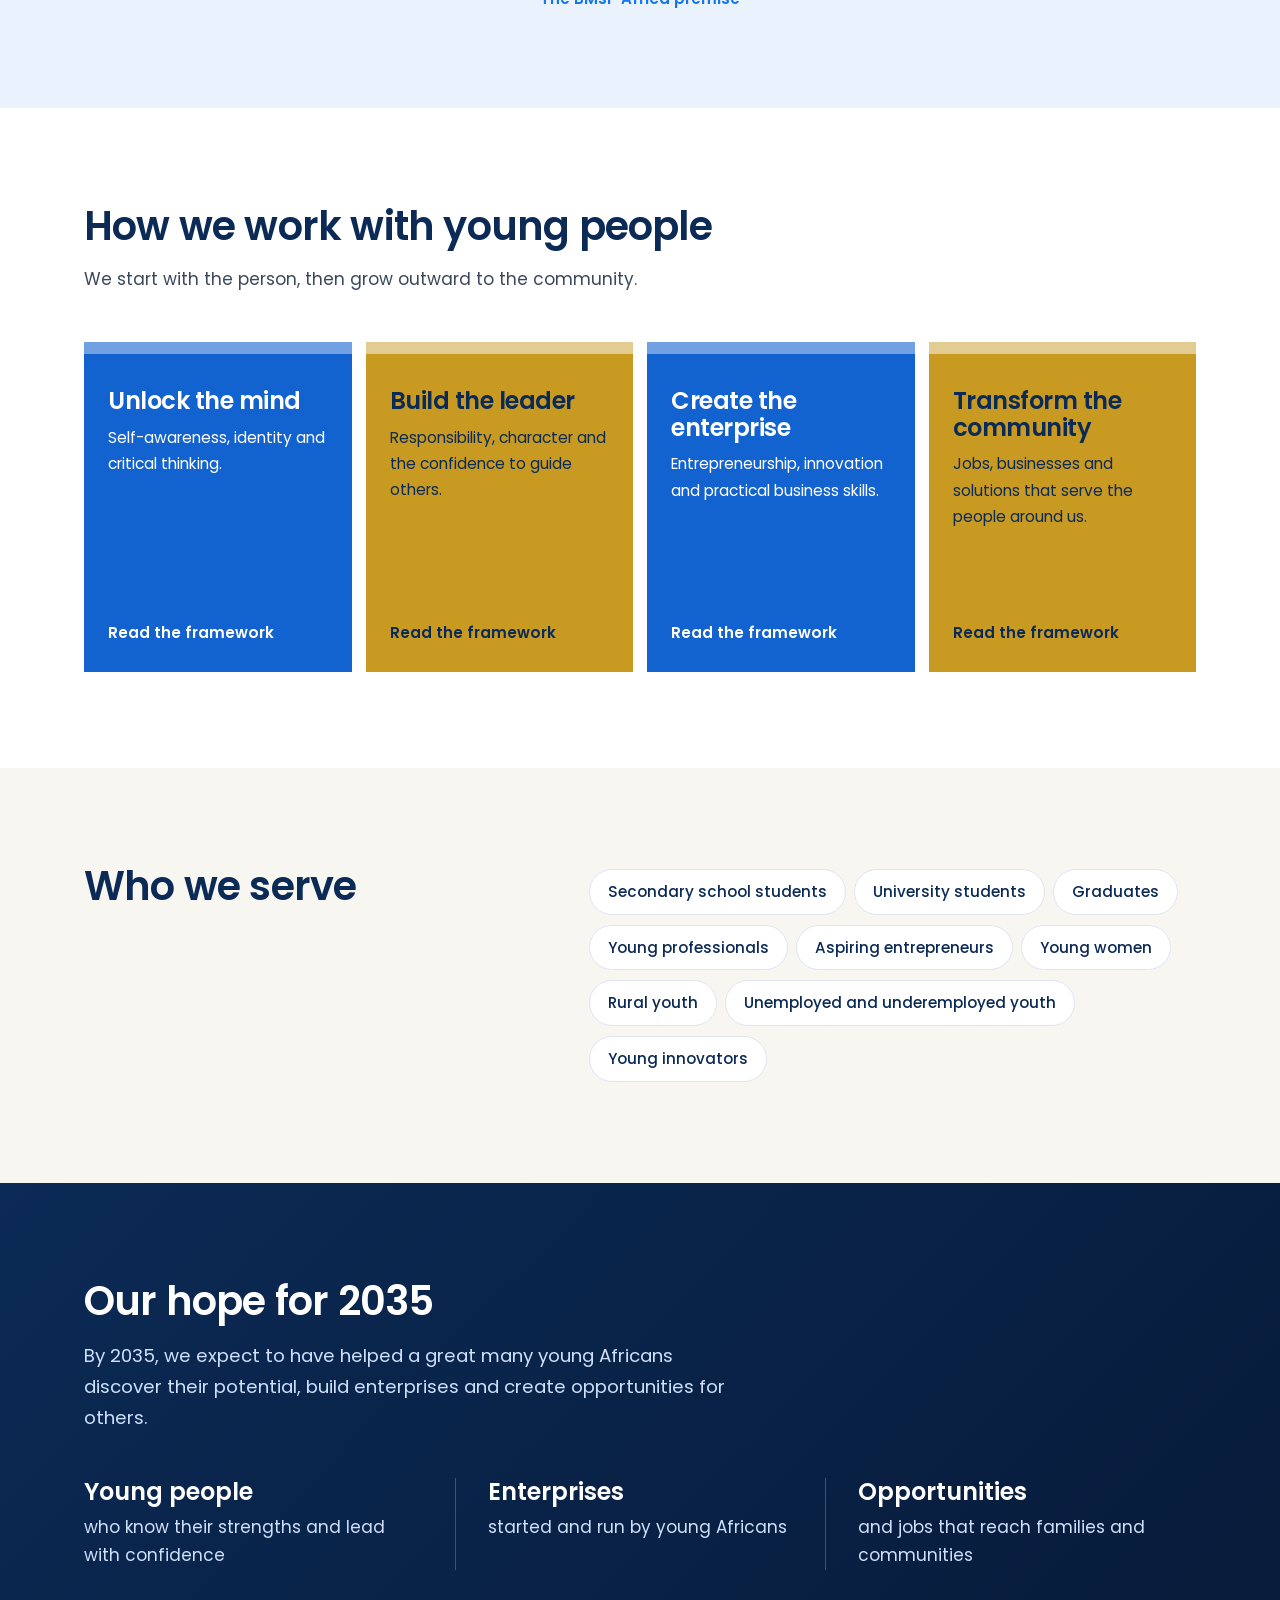
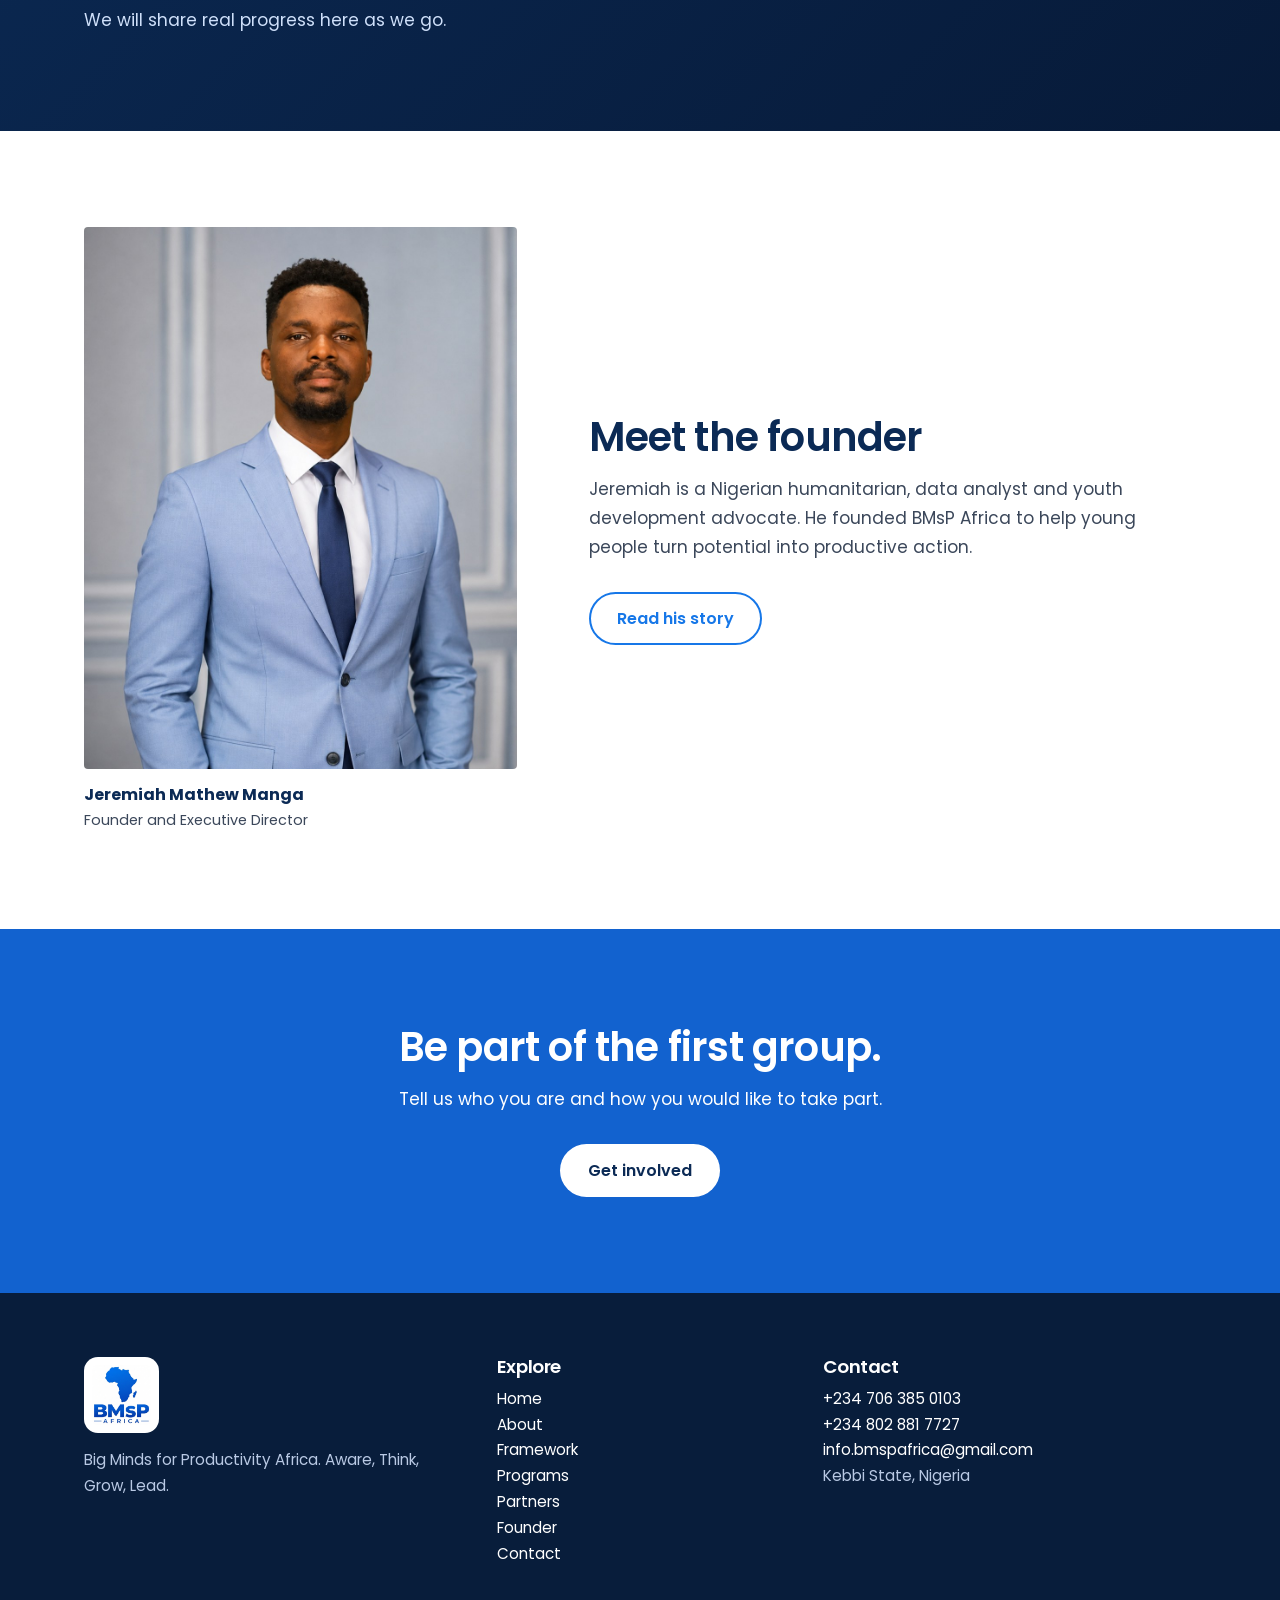
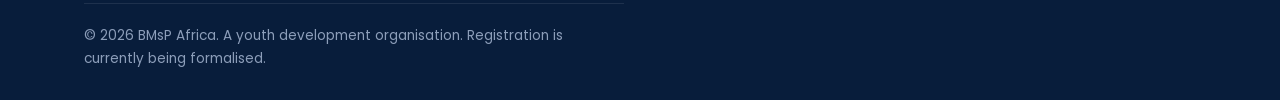
==== commit ec18a022: "Add files via upload" ====
--- a/index.html
+++ b/index.html
@@ -1,15 +1,14 @@
 <!doctype html><html lang="en"><head><meta charset="utf-8"><meta name="viewport" content="width=device-width,initial-scale=1"><title>BMsP Africa | Youth development in Kebbi State, Nigeria</title><meta name="description" content="BMsP Africa helps young people in Kebbi State understand themselves, build leadership and start enterprises that serve their communities."><meta property="og:title" content="BMsP Africa | Youth development in Kebbi State, Nigeria"><meta property="og:description" content="BMsP Africa helps young people in Kebbi State understand themselves, build leadership and start enterprises that serve their communities."><meta property="og:image" content="https://bmsp.com.ng/og-image.png"><link rel="icon" href="bmsp-logo.png"><link rel="preconnect" href="https://fonts.googleapis.com"><link rel="preconnect" href="https://fonts.gstatic.com" crossorigin><link href="https://fonts.googleapis.com/css2?family=Poppins:wght@400;500;600&display=swap" rel="stylesheet"><link rel="stylesheet" href="style.css"></head><body><header id="hd"></header><main>
-<div class="hero-wrap"><div class="w hero"><div><h1>Every community has big minds. We help them lead.</h1><p>BMsP Africa is a youth development organisation in Kebbi State, Nigeria. We help young people understand themselves, build leadership and start enterprises that serve the people around them.</p><div class="row"><a class="btn au" href="contact.html">Join the pilot</a><a class="btn g" href="programs.html">See our programs</a></div></div>
-<div class="pav"><div class="pv"><img src="assets/bmsp-pavilion.webp" width="1536" height="1024" alt="The BMsP pavilion, held up by four pillars: Discover, Develop, Create and Impact"><a class="hs" style="left:6.7%;width:9.4%" href="programs.html#discover" aria-label="Discover: see its programs"></a><a class="hs" style="left:34.3%;width:8.8%" href="programs.html#develop" aria-label="Develop: see its programs"></a><a class="hs" style="left:57.7%;width:8.3%" href="programs.html#create" aria-label="Create: see its programs"></a><a class="hs" style="left:84.0%;width:9.3%" href="programs.html#impact" aria-label="Impact: see its programs"></a></div></div></div></div>
-<div class="w"><div class="strip"><div><strong>Based in Kebbi State</strong>Nigeria</div><div><strong>Founding-stage organisation</strong>Shaped with our first participants</div><div><strong>Pilot first</strong>Full programs open in 2027</div></div></div>
-<section><div class="w"><div class="sh"><h2>We are just beginning, and you can start with us.</h2><p>BMsP Africa is a founding-stage organisation. We begin with a pilot, and our full programs open in 2027. The people who join now help shape what we build.</p></div>
-<div class="grid"><div class="card"><h3>Young people</h3><p>Join the pilot, or ask to be on the list for the first 2027 cohort.</p></div><div class="card"><h3>Mentors and volunteers</h3><p>Share your skills with young people who are ready to learn from you.</p></div><div class="card"><h3>Partners</h3><p>Schools, businesses and institutions can host, fund or co-design our first sessions.</p></div></div></div></section>
+<div class="hero"><div class="w"><div><h1>Every community has big minds. We help them lead.</h1><p>BMsP Africa is a youth development organisation in Kebbi State, Nigeria. We help young people understand themselves, build leadership and start enterprises that serve the people around them.</p><div class="row"><a class="btn au" href="contact.html">Join the pilot</a><a class="btn g" href="programs.html">See our programs</a></div></div>
+<div class="globe" role="img" aria-label="Globe centred on Africa, with a marker on Kebbi State and the words Aware, Think, Grow, Lead"><img src="assets/africa-globe.svg" alt="" width="600" height="600"><span class="pill" style="left:14%;top:17.3%">Aware</span><span class="pill" style="left:86.7%;top:25%">Think</span><span class="pill" style="left:11.7%;top:80%">Grow</span><span class="pill" style="left:81.7%;top:88.3%">Lead</span><span class="loc" style="left:38.9%;top:42.9%">Kebbi State</span></div></div></div>
+<div class="w"><div class="facts"><div><strong>Based in Kebbi State</strong>Nigeria</div><div><strong>Founding-stage organisation</strong>Shaped with our first participants</div><div><strong>Pilot first</strong>Full programs open in 2027</div></div></div>
+<section><div class="w split"><div><h2>We are just beginning, and you can start with us.</h2><p>BMsP Africa is a founding-stage organisation. We begin with a pilot, and our full programs open in 2027. The people who join now help shape what we build.</p></div>
+<div class="list"><div><h3>Young people</h3><p>Join the pilot, or ask to be on the list for the first 2027 cohort.</p></div><div><h3>Mentors and volunteers</h3><p>Share your skills with young people who are ready to learn from you.</p></div><div><h3>Partners</h3><p>Schools, businesses and institutions can host, fund or co-design our first sessions.</p></div></div></div></section>
 <section class="quote"><div class="w"><p>Before people change their communities, they must first develop their own minds.</p><span>The BMsP Africa premise</span></div></section>
-<section><div class="w"><div class="sh"><h2>How we work with young people</h2><p>We start with the person, then grow outward to the community.</p></div>
-<div class="grid"><div class="card"><span class="n">01</span><h3>Unlock the mind</h3><p>Self-awareness, identity and critical thinking.</p></div><div class="card"><span class="n">02</span><h3>Build the leader</h3><p>Responsibility, character and the confidence to guide others.</p></div><div class="card"><span class="n">03</span><h3>Create the enterprise</h3><p>Entrepreneurship, innovation and practical business skills.</p></div><div class="card"><span class="n">04</span><h3>Transform the community</h3><p>Jobs, businesses and solutions that serve the people around us.</p></div></div>
-<div class="row"><a class="btn g" href="framework.html">Read the full framework</a></div></div></section>
-<section class="alt"><div class="w"><h2>Who we serve</h2><div class="chips"><span>Secondary school students</span><span>University students</span><span>Graduates</span><span>Young professionals</span><span>Aspiring entrepreneurs</span><span>Young women</span><span>Rural youth</span><span>Unemployed and underemployed youth</span><span>Young innovators</span></div></div></section>
-<section class="dark"><div class="w"><h2>Our hope for 2035</h2><p style="font-size:1.15rem">By 2035, we expect to have helped a great many young Africans discover their potential, build enterprises and create opportunities for others.</p><div class="grid"><div class="stat hope"><strong>Young people</strong>who know their strengths and lead with confidence</div><div class="stat hope"><strong>Enterprises</strong>started and run by young Africans</div><div class="stat hope"><strong>Opportunities</strong>and jobs that reach families and communities</div></div><p style="margin-top:28px">We will share real progress here as we go.</p></div></section>
-<section><div class="w two"><div class="frame"><a href="founder.html" aria-label="Read Jeremiah’s story"><img class="ph" src="assets/jeremiah-founder.jpg" alt="Jeremiah Mathew Manga, Founder and Executive Director of BMsP Africa"></a><div class="tag"><strong>Jeremiah Mathew Manga</strong>Founder and Executive Director</div></div><div><h2>Meet the founder</h2><p>Jeremiah is a Nigerian humanitarian, data analyst and youth development advocate. He founded BMsP Africa to help young people turn potential into productive action.</p><div class="row"><a class="btn g" href="founder.html">Read his story</a></div></div></div></section>
+<section><div class="w"><h2>How we work with young people</h2><p>We start with the person, then grow outward to the community.</p>
+<div class="pils"><a class="pil" href="framework.html"><h3>Unlock the mind</h3><p>Self-awareness, identity and critical thinking.</p><span class="go">Read the framework</span></a><a class="pil" href="framework.html"><h3>Build the leader</h3><p>Responsibility, character and the confidence to guide others.</p><span class="go">Read the framework</span></a><a class="pil" href="framework.html"><h3>Create the enterprise</h3><p>Entrepreneurship, innovation and practical business skills.</p><span class="go">Read the framework</span></a><a class="pil" href="framework.html"><h3>Transform the community</h3><p>Jobs, businesses and solutions that serve the people around us.</p><span class="go">Read the framework</span></a></div></div></section>
+<section class="alt"><div class="w split"><h2>Who we serve</h2><div class="chips"><span>Secondary school students</span><span>University students</span><span>Graduates</span><span>Young professionals</span><span>Aspiring entrepreneurs</span><span>Young women</span><span>Rural youth</span><span>Unemployed and underemployed youth</span><span>Young innovators</span></div></div></section>
+<section class="dark"><div class="w"><h2>Our hope for 2035</h2><p style="font-size:1.15rem">By 2035, we expect to have helped a great many young Africans discover their potential, build enterprises and create opportunities for others.</p><div class="hopes"><div><strong>Young people</strong>who know their strengths and lead with confidence</div><div><strong>Enterprises</strong>started and run by young Africans</div><div><strong>Opportunities</strong>and jobs that reach families and communities</div></div><p style="margin-top:36px">We will share real progress here as we go.</p></div></section>
+<section><div class="w founder"><div><a href="founder.html" aria-label="Read Jeremiah’s story"><img class="ph" src="assets/jeremiah-founder.jpg" alt="Jeremiah Mathew Manga, Founder and Executive Director of BMsP Africa"></a><p class="cap"><strong>Jeremiah Mathew Manga</strong>Founder and Executive Director</p></div><div><h2>Meet the founder</h2><p>Jeremiah is a Nigerian humanitarian, data analyst and youth development advocate. He founded BMsP Africa to help young people turn potential into productive action.</p><div class="row"><a class="btn g" href="founder.html">Read his story</a></div></div></div></section>
 <section class="cta"><div class="w"><h2>Be part of the first group.</h2><p>Tell us who you are and how you would like to take part.</p><div class="row"><a class="btn wh" href="contact.html">Get involved</a></div></div></section>
-</main><footer id="ft"></footer><script src="site.js"></script></body></html>
+</main><footer id="ft"></footer><script src="site.js"></script></body></html>
--- a/style.css
+++ b/style.css
@@ -1,92 +1,96 @@
-:root{--blue:#1677E8;--navy:#0B2A55;--gold:#C89A22;--paper:#F7F6F1;--sky:#EAF2FE;--text:#3b475a;--line:#e4e9f2}
+:root{--blue:#1677E8;--bd:#1262CF;--navy:#0B2A55;--gold:#C89A22;--paper:#F7F6F1;--sky:#EAF2FE;--text:#3b475a;--line:#dfe5ef}
 *{box-sizing:border-box;margin:0}
 body{font:400 17px/1.7 Poppins,system-ui,sans-serif;color:var(--text);background:#fff}
 img{max-width:100%;display:block}a{color:var(--blue)}
 :focus-visible{outline:3px solid var(--gold);outline-offset:3px}
 .w{max-width:1160px;margin:auto;padding:0 24px}
-h1,h2,h3{line-height:1.12;color:var(--navy);font-weight:600;letter-spacing:-.015em}
-h1{font-size:clamp(2.3rem,5.6vw,4rem);letter-spacing:-.03em}
-h2{font-size:clamp(1.7rem,3.3vw,2.5rem);margin-bottom:16px}
-h2:before{content:"";display:block;width:48px;height:4px;border-radius:4px;background:var(--gold);margin-bottom:18px}
-h3{font-size:1.12rem;margin-bottom:8px}
-p{max-width:62ch}p+p{margin-top:14px}
-section{padding:88px 0}.alt{background:var(--paper)}
-.dark{background:linear-gradient(135deg,#0B2A55,#0a1f40);color:#cfe0fa}.dark h2,.dark h3{color:#fff}
-header{position:sticky;top:0;background:rgba(255,255,255,.96);box-shadow:0 1px 0 var(--line),0 6px 24px rgba(11,42,85,.05);z-index:9}
+h1,h2,h3{color:var(--navy);font-weight:600;line-height:1.12;letter-spacing:-.02em}
+h1{font-size:clamp(2.4rem,5.2vw,4rem);letter-spacing:-.03em}
+h2{font-size:clamp(1.8rem,3.3vw,2.5rem);margin-bottom:16px}h3{font-size:1.15rem}
+p{max-width:60ch}p+p{margin-top:14px}
+section{padding:96px 0}.alt{background:var(--paper)}
+header{position:sticky;top:0;background:rgba(255,255,255,.97);border-bottom:1px solid var(--line);z-index:9}
 .nav{display:flex;align-items:center;justify-content:space-between;min-height:76px;gap:16px}
 .nav img{height:56px}nav{display:flex;gap:26px;align-items:center}
 nav a:not(.btn){color:var(--navy);text-decoration:none;font-size:.95rem;font-weight:500}
 nav a:not(.btn):hover,nav a.on{color:var(--blue)}.mb{display:none}
-.btn{display:inline-block;background:var(--blue);color:#fff!important;padding:14px 28px;border-radius:99px;text-decoration:none;font:600 1rem Poppins,sans-serif;border:0;cursor:pointer;transition:transform .15s,box-shadow .15s;box-shadow:0 8px 20px rgba(22,119,232,.28)}
-.btn:hover{transform:translateY(-2px)}
+.btn{display:inline-block;background:var(--blue);color:#fff!important;padding:14px 28px;border-radius:99px;text-decoration:none;font:600 1rem Poppins,sans-serif;border:0;cursor:pointer}
+.btn:hover{background:var(--bd)}
 .btn.g{background:none;color:var(--blue)!important;box-shadow:inset 0 0 0 2px var(--blue)}
-.btn.au{background:var(--gold);box-shadow:0 8px 20px rgba(200,154,34,.35)}
-.btn.wh{background:#fff;color:var(--navy)!important;box-shadow:none}
-.dark .btn.g,.hero-wrap .btn.g{color:#fff!important;box-shadow:inset 0 0 0 2px rgba(255,255,255,.7)}
-nav .btn{padding:10px 22px;font-size:.92rem;box-shadow:none}
+.btn.au{background:var(--gold);color:var(--navy)!important}.btn.wh{background:#fff;color:var(--navy)!important}
+.dark .btn.g,.hero .btn.g{color:#fff!important;box-shadow:inset 0 0 0 2px rgba(255,255,255,.7)}
+nav .btn{padding:10px 22px;font-size:.92rem}
 .row{display:flex;gap:14px;flex-wrap:wrap;margin-top:30px}
-.grid{display:grid;gap:24px;grid-template-columns:repeat(auto-fit,minmax(240px,1fr));margin-top:36px}
-.card{background:#fff;border-radius:22px;padding:30px;border:1px solid var(--line);border-top:4px solid var(--blue);box-shadow:0 12px 32px rgba(11,42,85,.06);color:var(--text)}
-.card:nth-child(even){border-top-color:var(--gold)}
-.card small{display:block;color:var(--gold);font-weight:600;margin-bottom:6px}
-.card .n{font-size:2rem;font-weight:600;color:var(--gold);line-height:1;display:block;margin-bottom:14px}
-.hero-wrap{background:radial-gradient(circle at 78% 30%,#1a62c9 0,transparent 48%),linear-gradient(135deg,#0B2A55,#091c3b);color:#cfe0fa;padding-bottom:70px}
-.hero,.two{display:grid;gap:56px;grid-template-columns:1.15fr .85fr;align-items:center}.hero{padding:96px 24px 40px}
-.hero h1{color:#fff}.hero p{margin-top:22px;font-size:1.15rem}.two{grid-template-columns:1fr 1fr}
-.mapbox{position:relative;max-width:440px;width:100%;margin:auto;aspect-ratio:1;display:grid;place-items:center}
-.mapbox:before{content:"";position:absolute;inset:6%;border-radius:50%;background:rgba(255,255,255,.06);box-shadow:inset 0 0 0 1px rgba(255,255,255,.15)}
-.mapbox img{width:68%;position:relative;filter:drop-shadow(0 24px 40px rgba(0,0,0,.35))}
-.pill{position:absolute;background:#fff;color:var(--navy);padding:8px 20px;border-radius:99px;font-weight:600;font-size:.9rem;box-shadow:0 10px 26px rgba(0,0,0,.25)}
+.hero{background:radial-gradient(circle at 78% 45%,#14509f 0,transparent 55%),linear-gradient(135deg,#0B2A55,#071a38);color:#cfe0fa;padding:64px 0 72px}
+.hero .w{display:grid;grid-template-columns:1fr 1fr;gap:32px;align-items:center}
+.hero h1{color:#fff;font-size:clamp(2.3rem,4.4vw,3.5rem)}.hero p{margin-top:22px;font-size:1.12rem}
+.globe{position:relative;width:min(100%,580px);margin-left:auto}.globe img{width:100%;height:auto}
+.pill{position:absolute;transform:translate(-50%,-50%);background:#fff;color:var(--navy);padding:8px 20px;border-radius:99px;font-weight:600;font-size:.9rem;white-space:nowrap;box-shadow:0 10px 26px rgba(0,0,0,.3)}
 .pill:before{content:"";display:inline-block;width:9px;height:9px;border-radius:50%;background:var(--gold);margin-right:9px}
-.strip{margin-top:-44px;position:relative;background:#fff;border-radius:24px;box-shadow:0 20px 50px rgba(11,42,85,.14);display:grid;grid-template-columns:repeat(3,1fr);padding:26px 12px;color:var(--text)}
-.strip div{padding:0 26px;border-left:1px solid var(--line)}.strip div:first-child{border:0}.strip strong{display:block;color:var(--navy);font-weight:600}
-.sh{display:grid;grid-template-columns:1fr 1.1fr;gap:48px;align-items:end}.sh p{margin-bottom:18px}
-.quote{background:var(--sky);text-align:center}.quote p{margin:auto;font-size:clamp(1.4rem,3vw,2.1rem);line-height:1.35;font-weight:500;color:var(--navy);max-width:28em}.quote span{display:block;margin-top:18px;font-size:.95rem;color:var(--blue);font-weight:600}
-.frame{position:relative}.frame:before{content:"";position:absolute;inset:20px -20px -20px 20px;border-radius:28px;background:var(--blue);opacity:.14}
-.ph{position:relative;border-radius:26px;width:100%;max-height:600px;object-fit:cover;object-position:top}
-.tag{position:absolute;left:18px;bottom:18px;background:#fff;border-radius:16px;padding:12px 18px;box-shadow:0 12px 30px rgba(0,0,0,.18);color:var(--text);font-size:.85rem;line-height:1.4}.tag strong{display:block;color:var(--navy);font-size:1rem}
-.cta{background:linear-gradient(120deg,var(--blue),#0B4BB5);color:#e6f0ff;text-align:center}.cta h2,.cta p{color:#fff;margin-left:auto;margin-right:auto}.cta h2:before{margin:0 auto 18px}.cta .row{justify-content:center}
-.top{background:linear-gradient(135deg,#0B2A55,#091c3b);color:#cfe0fa;padding:84px 0 76px}.top h1{color:#fff}
-.steps{list-style:none;padding:0;counter-reset:s;display:grid;gap:20px;grid-template-columns:repeat(auto-fit,minmax(220px,1fr));margin-top:36px}
-.steps li{counter-increment:s;background:#fff;border-radius:22px;padding:26px;border:1px solid var(--line);box-shadow:0 12px 32px rgba(11,42,85,.06)}
-.steps li:before{content:counter(s);display:grid;place-items:center;width:38px;height:38px;border-radius:50%;background:var(--blue);color:#fff;font-weight:600;margin-bottom:12px}
+.loc{position:absolute;transform:translate(16px,-50%);color:#fff;font-size:.78rem;font-weight:600;white-space:nowrap;text-shadow:0 1px 6px rgba(0,0,0,.6)}
+.facts{display:grid;grid-template-columns:repeat(3,1fr);border-bottom:1px solid var(--line)}
+.facts div{padding:26px 28px;border-left:1px solid var(--line)}.facts div:first-child{border:0;padding-left:0}.facts strong{display:block;color:var(--navy);font-weight:600}
+.split{display:grid;grid-template-columns:5fr 7fr;gap:72px;align-items:start}
+.list{border-top:1px solid var(--line)}.list>div{display:grid;grid-template-columns:190px 1fr;gap:24px;padding:24px 0;border-bottom:1px solid var(--line)}
+.list h3{font-size:1.05rem}
+.pils{display:grid;grid-template-columns:repeat(4,1fr);gap:14px;margin-top:48px}
+.pil{display:flex;flex-direction:column;min-height:330px;padding:34px 24px 26px;background:var(--bd);color:#fff;border-top:12px solid rgba(255,255,255,.4);text-decoration:none}
+.pil:nth-child(even){background:var(--gold);color:var(--navy);border-top-color:rgba(255,255,255,.5)}
+.pil h3{color:inherit;font-size:1.5rem;margin-bottom:10px}.pil p{font-size:.97rem}.pil .go{margin-top:auto;font-weight:600;font-size:.95rem}
+a.pil:hover{filter:brightness(1.07)}
+.quote{background:var(--sky);text-align:center}.quote p{margin:auto;font-size:clamp(1.4rem,3vw,2.2rem);line-height:1.35;font-weight:500;color:var(--navy);max-width:28em}.quote span{display:block;margin-top:18px;font-size:.95rem;color:var(--blue);font-weight:600}
 .chips span{display:inline-block;background:#fff;border:1px solid var(--line);padding:9px 18px;border-radius:99px;margin:5px 8px 5px 0;font-size:.95rem;color:var(--navy);font-weight:500}
-.stat strong{display:block;font-size:3rem;color:var(--gold);line-height:1.1;font-weight:600}.dark .grid{margin-top:28px}
-label{font-weight:500;color:var(--navy)}input,select,textarea{width:100%;padding:13px 15px;border:1px solid #c5ccd9;border-radius:12px;font:inherit;margin:6px 0 18px}
-footer{background:#081d3b;color:#b9c9e4;padding:60px 0 30px;font-size:.95rem}
-footer a{color:#fff;text-decoration:none}footer h3{color:#fff}footer .grid{margin-top:0}footer img{height:76px;background:#fff;padding:8px;border-radius:14px;margin-bottom:14px}
-.fine{margin-top:36px;font-size:.85rem;opacity:.75;border-top:1px solid rgba(255,255,255,.12);padding-top:20px}
-@keyframes up{from{opacity:0;transform:translateY(18px)}}
-@media(prefers-reduced-motion:no-preference){html{scroll-behavior:smooth}.hero>div:first-child{animation:up .8s ease both}}
-@media(max-width:800px){.hero,.two,.sh{grid-template-columns:1fr;gap:32px}.hero{padding-top:56px}.strip{grid-template-columns:1fr;gap:14px}.strip div{border:0;padding:0 20px}
-.mb{display:block;background:none;border:2px solid var(--blue);border-radius:99px;padding:6px 16px;font:600 .9rem Poppins;color:var(--blue)}
-nav{display:none;position:absolute;top:100%;left:0;right:0;background:#fff;flex-direction:column;align-items:flex-start;padding:18px 24px;border-bottom:1px solid var(--line)}
-header.open nav{display:flex}section{padding:60px 0}.frame:before{display:none}}
-.hope strong{font-size:1.4rem;color:#fff;margin-bottom:4px}.frame a{display:block}
-.pav{background:#fdfefe;border-radius:28px;padding:2.5%;box-shadow:0 0 0 1px rgba(255,255,255,.5),0 34px 80px rgba(0,0,0,.45),0 0 110px rgba(22,119,232,.5)}
-.pv{position:relative}.pv img{width:100%;height:auto;border-radius:18px}
+.dark{background:linear-gradient(135deg,#0B2A55,#071a38);color:#cfe0fa}.dark h2,.dark h3{color:#fff}
+.hopes{display:grid;grid-template-columns:repeat(3,1fr);margin-top:44px}
+.hopes div{padding:0 32px;border-left:1px solid rgba(255,255,255,.22)}.hopes div:first-child{padding-left:0;border:0}
+.hopes strong{display:block;color:#fff;font-size:1.5rem;font-weight:600;line-height:1.2;margin-bottom:6px}
+.founder{display:grid;grid-template-columns:5fr 7fr;gap:72px;align-items:center}
+.ph{width:100%;aspect-ratio:4/5;object-fit:cover;object-position:top;border-radius:4px}
+.cap{margin-top:12px;font-size:.9rem}.cap strong{display:block;color:var(--navy);font-size:1rem}
+.cta{background:var(--bd);color:#e6f0ff;text-align:center}.cta h2,.cta p{color:#fff;margin-left:auto;margin-right:auto}.cta .row{justify-content:center}
+.head{background:var(--paper);padding:84px 0 72px}.head h1{max-width:15em}.head p{margin-top:20px;font-size:1.2rem}
+.art{background:#fdfefe;padding:56px 0 72px}.art h1{font-size:clamp(2rem,4vw,3rem)}.art p{margin-top:12px;font-size:1.1rem}
+.pav{position:relative;margin-top:28px}.pav img{width:100%;height:auto}
 .hs{position:absolute;top:37.9%;height:40.6%;border-radius:10px;transition:box-shadow .2s}
 .hs:hover,.hs:focus-visible{box-shadow:0 0 0 3px var(--gold),0 0 36px rgba(200,154,34,.55)}
-.hero h1{font-size:clamp(2.2rem,4.3vw,3.5rem)}
-@media(min-width:801px){.hero{grid-template-columns:.85fr 1.15fr}}
-.pilot{display:grid;grid-template-columns:1fr 1fr;gap:56px;align-items:center}
-.sessions{list-style:none;padding:0;display:grid;gap:14px;counter-reset:q}
-.sessions li{counter-increment:q;display:grid;grid-template-columns:auto 1fr;column-gap:18px;align-items:center;background:#fff;border:1px solid var(--line);border-radius:20px;padding:18px 22px;box-shadow:0 12px 32px rgba(11,42,85,.06)}
-.sessions li:before{content:counter(q);grid-row:span 2;display:grid;place-items:center;width:44px;height:44px;border-radius:50%;background:var(--blue);color:#fff;font-weight:600}
-.sessions li:nth-child(even):before{background:var(--gold);color:var(--navy)}
-.sessions b{color:var(--navy);font-weight:600;font-size:1.1rem}
-.tabs{display:none;gap:12px;grid-template-columns:repeat(4,1fr);margin-top:32px}.js .tabs{display:grid}
-.tabs button{font:600 1.05rem Poppins,sans-serif;text-align:left;padding:16px 20px;border-radius:18px;border:2px solid var(--blue);background:#fff;color:var(--navy);cursor:pointer;transition:background .2s,color .2s}
-.tabs button:nth-child(even){border-color:var(--gold)}
-.tabs small{display:block;font-weight:400;font-size:.82rem;opacity:.8}
-.tabs button[aria-selected=true]{background:var(--blue);color:#fff}
-.tabs button:nth-child(even)[aria-selected=true]{background:var(--gold);color:var(--navy)}
-.panel{margin-top:28px}.panel .q{font-size:1.4rem}.panel .grid{margin-top:20px}.panel .card{border-top-color:var(--c)}
-.for{margin-top:16px;padding-top:14px;border-top:1px solid var(--line);font-size:.92rem;color:var(--navy);font-weight:500}
-.journey{list-style:none;padding:0;counter-reset:j;display:grid;grid-template-columns:repeat(8,minmax(0,1fr));gap:8px;align-items:end;margin-top:48px}
-.journey li{counter-increment:j;min-height:calc(120px + var(--i)*28px);display:flex;flex-direction:column;justify-content:flex-end;background:#fff;border:1px solid var(--line);border-bottom:6px solid var(--blue);border-radius:18px 18px 6px 6px;padding:14px 10px;font-size:.84rem;line-height:1.45;box-shadow:0 12px 32px rgba(11,42,85,.06)}
-.journey li:before{content:counter(j);margin-bottom:auto;font-size:1.6rem;font-weight:600;line-height:1;color:var(--gold)}
-.journey h3{font-size:clamp(.7rem,1.2vw,.9rem);margin:10px 0 4px;overflow-wrap:anywhere}
-.journey li:last-child{background:var(--navy);color:#cfe0fa;border-color:var(--navy);border-bottom-color:var(--gold)}.journey li:last-child h3{color:#fff}
-@media(max-width:960px){.journey{grid-template-columns:1fr}.journey li{min-height:0;justify-content:flex-start;border-radius:18px;border-bottom-width:1px;border-left:6px solid var(--blue);padding:16px 20px}.journey li:last-child{border-left-color:var(--gold)}.journey li:before{margin-bottom:4px}.journey h3{font-size:1.05rem}}
-@media(max-width:800px){.pilot{grid-template-columns:1fr;gap:32px}.tabs{grid-template-columns:1fr 1fr}.pav{border-radius:20px}}
+.fdesc{display:grid;grid-template-columns:repeat(4,1fr);gap:24px;margin-top:36px}
+.fdesc div{border-top:5px solid var(--bd);padding-top:14px;font-size:.97rem}.fdesc div:nth-child(even){border-color:var(--gold)}.fdesc strong{display:block;color:var(--navy);font-size:1.1rem}
+.path{list-style:none;padding:0;display:grid;grid-template-columns:repeat(4,1fr);gap:52px 28px;margin-top:48px}
+.path li{position:relative;padding-top:50px}
+.path li:before{content:"";position:absolute;top:15px;left:0;right:-28px;height:2px;background:#b9c6dc}
+.path li:nth-child(4n):before{display:none}
+.path i{position:absolute;top:0;left:0;width:32px;height:32px;border-radius:50%;background:var(--bd);color:#fff;font:600 .85rem/32px Poppins,sans-serif;text-align:center}
+.path li:last-child i{background:var(--gold);color:var(--navy);width:38px;height:38px;line-height:38px;top:-3px}
+.path h3{margin-bottom:4px}
+.pilot .split{margin-bottom:48px}
+.sess{display:grid;grid-template-columns:repeat(4,1fr);gap:14px;list-style:none;padding:0}
+.sess li{padding:22px 22px 24px;background:rgba(255,255,255,.07);border-top:6px solid var(--blue)}.sess li:nth-child(even){border-top-color:var(--gold)}
+.sess b{display:block;color:#fff;font-size:1.25rem;font-weight:600}
+.stages{display:grid;gap:14px}
+.st summary{display:grid;grid-template-columns:160px 1fr auto 28px;gap:20px;align-items:center;padding:22px 26px;cursor:pointer;list-style:none;background:var(--bd);color:#fff}
+.st summary::-webkit-details-marker{display:none}
+.st:nth-child(even) summary{background:var(--gold);color:var(--navy)}
+.st summary b{font-size:1.5rem;font-weight:600}.st summary em{font-style:normal;font-size:.9rem}
+.st summary:after{content:"+";font-size:1.7rem;line-height:1;text-align:right}.st[open] summary:after{content:"\2212"}
+.pl{background:var(--paper)}.pr{display:grid;grid-template-columns:1fr 1.5fr;gap:24px;padding:24px 26px;border-bottom:1px solid var(--line)}.pr:last-child{border:0}
+.for{font-size:.92rem;color:var(--navy);font-weight:500}
+.fp{display:grid;grid-template-columns:4fr 8fr;gap:64px;align-items:start}.fp .ph{position:sticky;top:100px}
+.lead{font-size:1.15rem}
+blockquote{margin-top:40px;padding-left:24px;border-left:5px solid var(--gold);font-size:1.25rem;line-height:1.5;color:var(--navy);font-weight:500;max-width:34em}
+label{font-weight:500;color:var(--navy)}input,select,textarea{width:100%;padding:13px 15px;border:1px solid #c5ccd9;border-radius:12px;font:inherit;margin:6px 0 18px}
+.form{background:var(--paper);padding:32px}
+footer{background:#081d3b;color:#b9c9e4;padding:64px 0 30px;font-size:.95rem}
+footer a{color:#fff;text-decoration:none}footer h3{color:#fff;margin-bottom:8px}footer img{height:76px;background:#fff;padding:8px;border-radius:14px;margin-bottom:14px}
+.fg{display:grid;grid-template-columns:1.3fr 1fr 1.3fr;gap:40px}
+.fine{margin-top:36px;font-size:.85rem;opacity:.75;border-top:1px solid rgba(255,255,255,.12);padding-top:20px}
+@media(prefers-reduced-motion:no-preference){html{scroll-behavior:smooth}}
+@media(max-width:960px){.pils,.sess,.fdesc{grid-template-columns:1fr 1fr}.path{grid-template-columns:1fr;gap:0}
+.path li{padding:0 0 30px 58px}.path li:before{top:0;bottom:0;left:15px;right:auto;width:2px;height:auto}.path li:nth-child(4n):before{display:block}.path li:last-child:before{display:none}
+.path li:last-child i{top:-3px;left:-3px}}
+@media(max-width:800px){.hero .w,.split,.founder,.fp,.fg,.pr{grid-template-columns:1fr;gap:32px}.pr{gap:6px}.hero{padding-top:48px}.globe{margin:auto;max-width:440px}
+.facts{grid-template-columns:1fr}.facts div{border:0;padding:14px 0}.hopes{grid-template-columns:1fr;gap:24px}.hopes div{padding:0;border:0}
+.list>div{grid-template-columns:1fr;gap:6px}.fp .ph{position:static;max-width:360px}section{padding:64px 0}.form{padding:22px}
+.st summary{grid-template-columns:1fr 28px;gap:2px 12px}.st summary span,.st summary em{grid-column:1}.st summary:after{grid-column:2;grid-row:1}
+.mb{display:block;background:none;border:2px solid var(--blue);border-radius:99px;padding:6px 16px;font:600 .9rem Poppins;color:var(--blue)}
+nav{display:none;position:absolute;top:100%;left:0;right:0;background:#fff;flex-direction:column;align-items:flex-start;padding:18px 24px;border-bottom:1px solid var(--line)}header.open nav{display:flex}}
+@media(max-width:560px){.pils,.sess,.fdesc{grid-template-columns:1fr}.pil{min-height:0}}
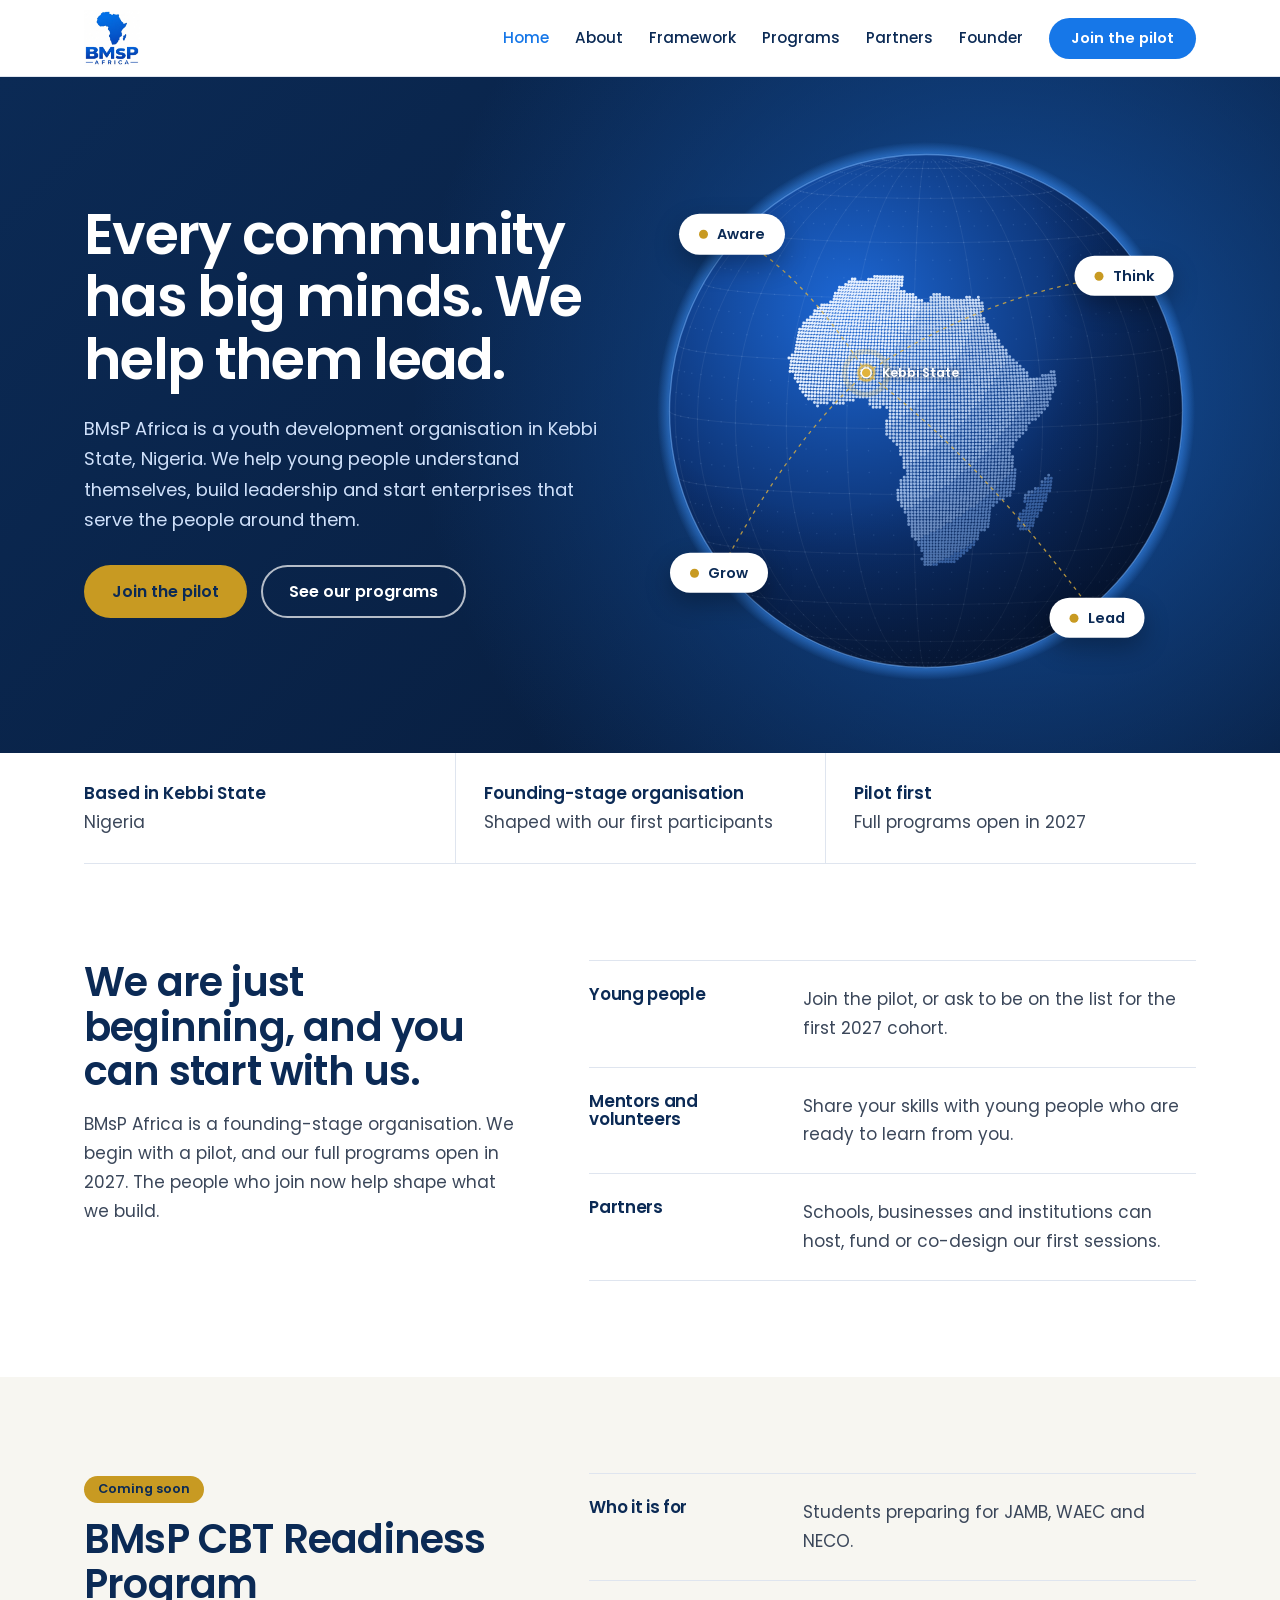
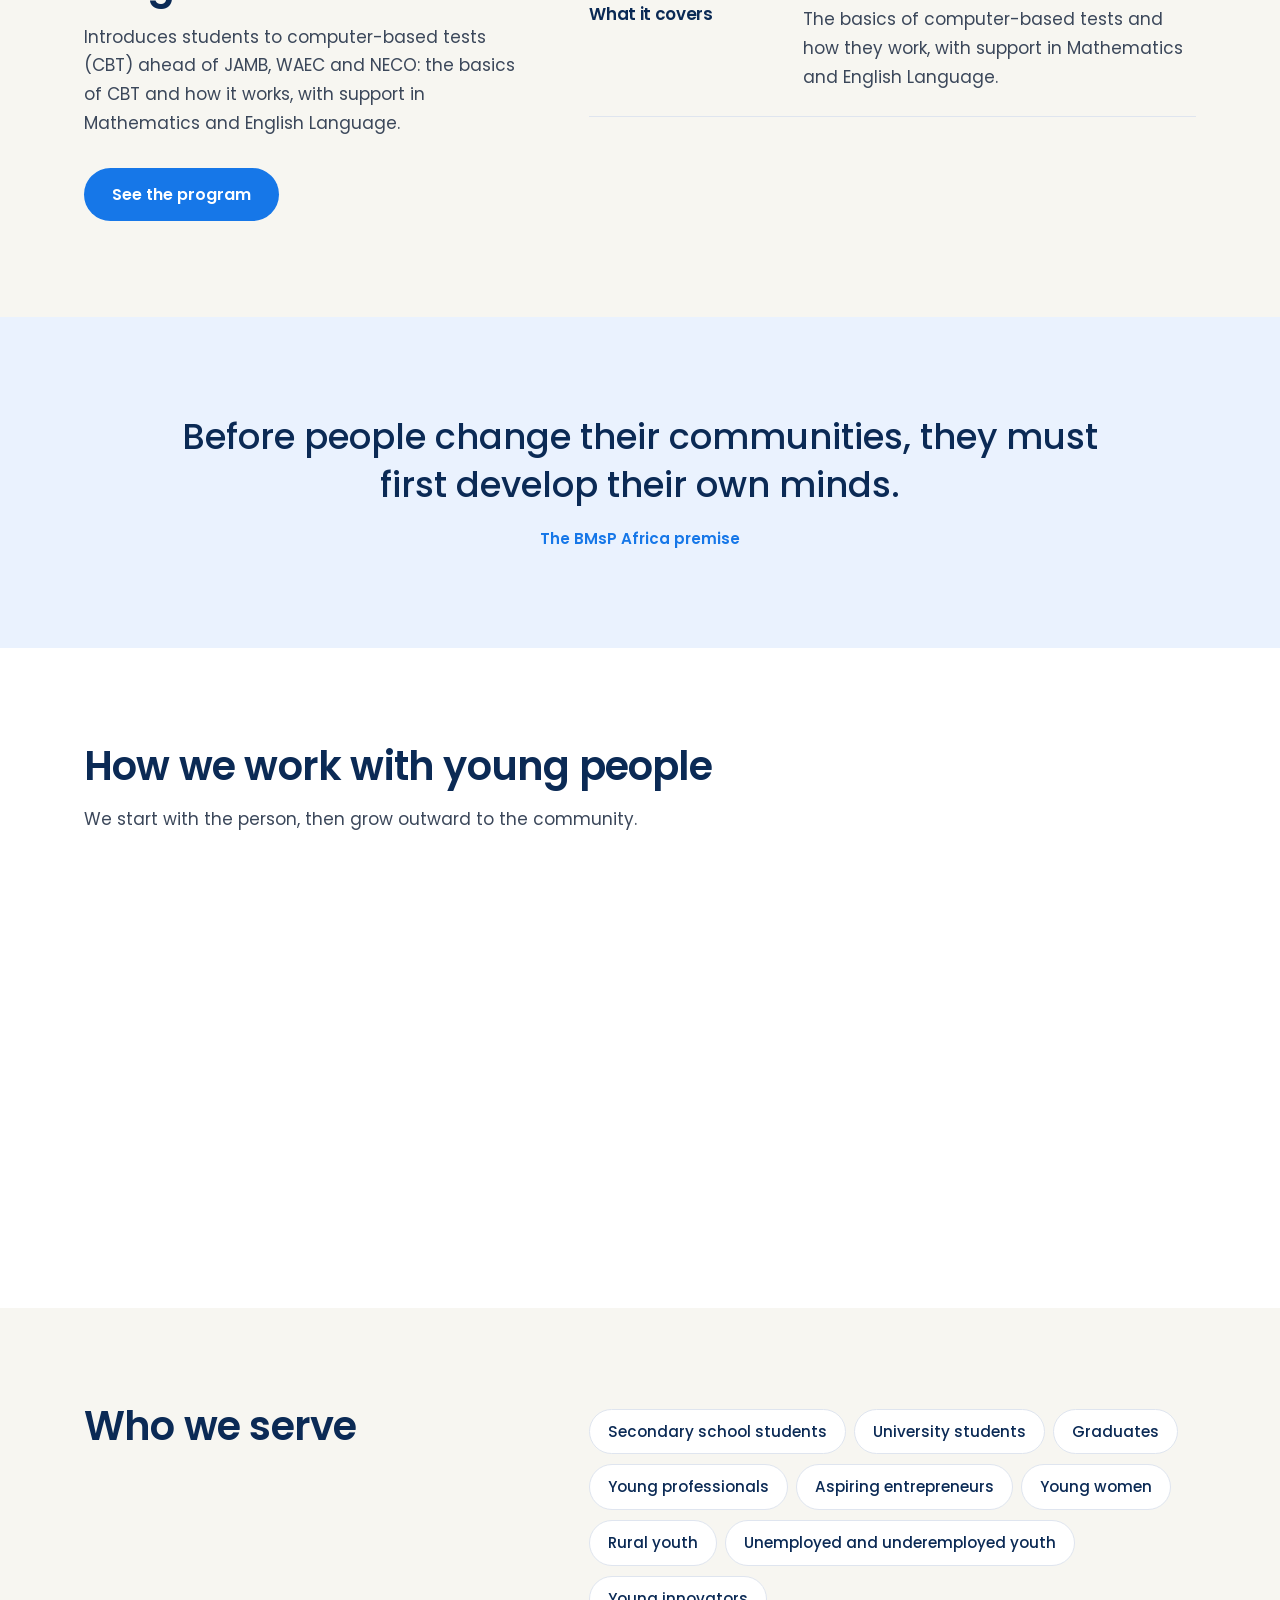
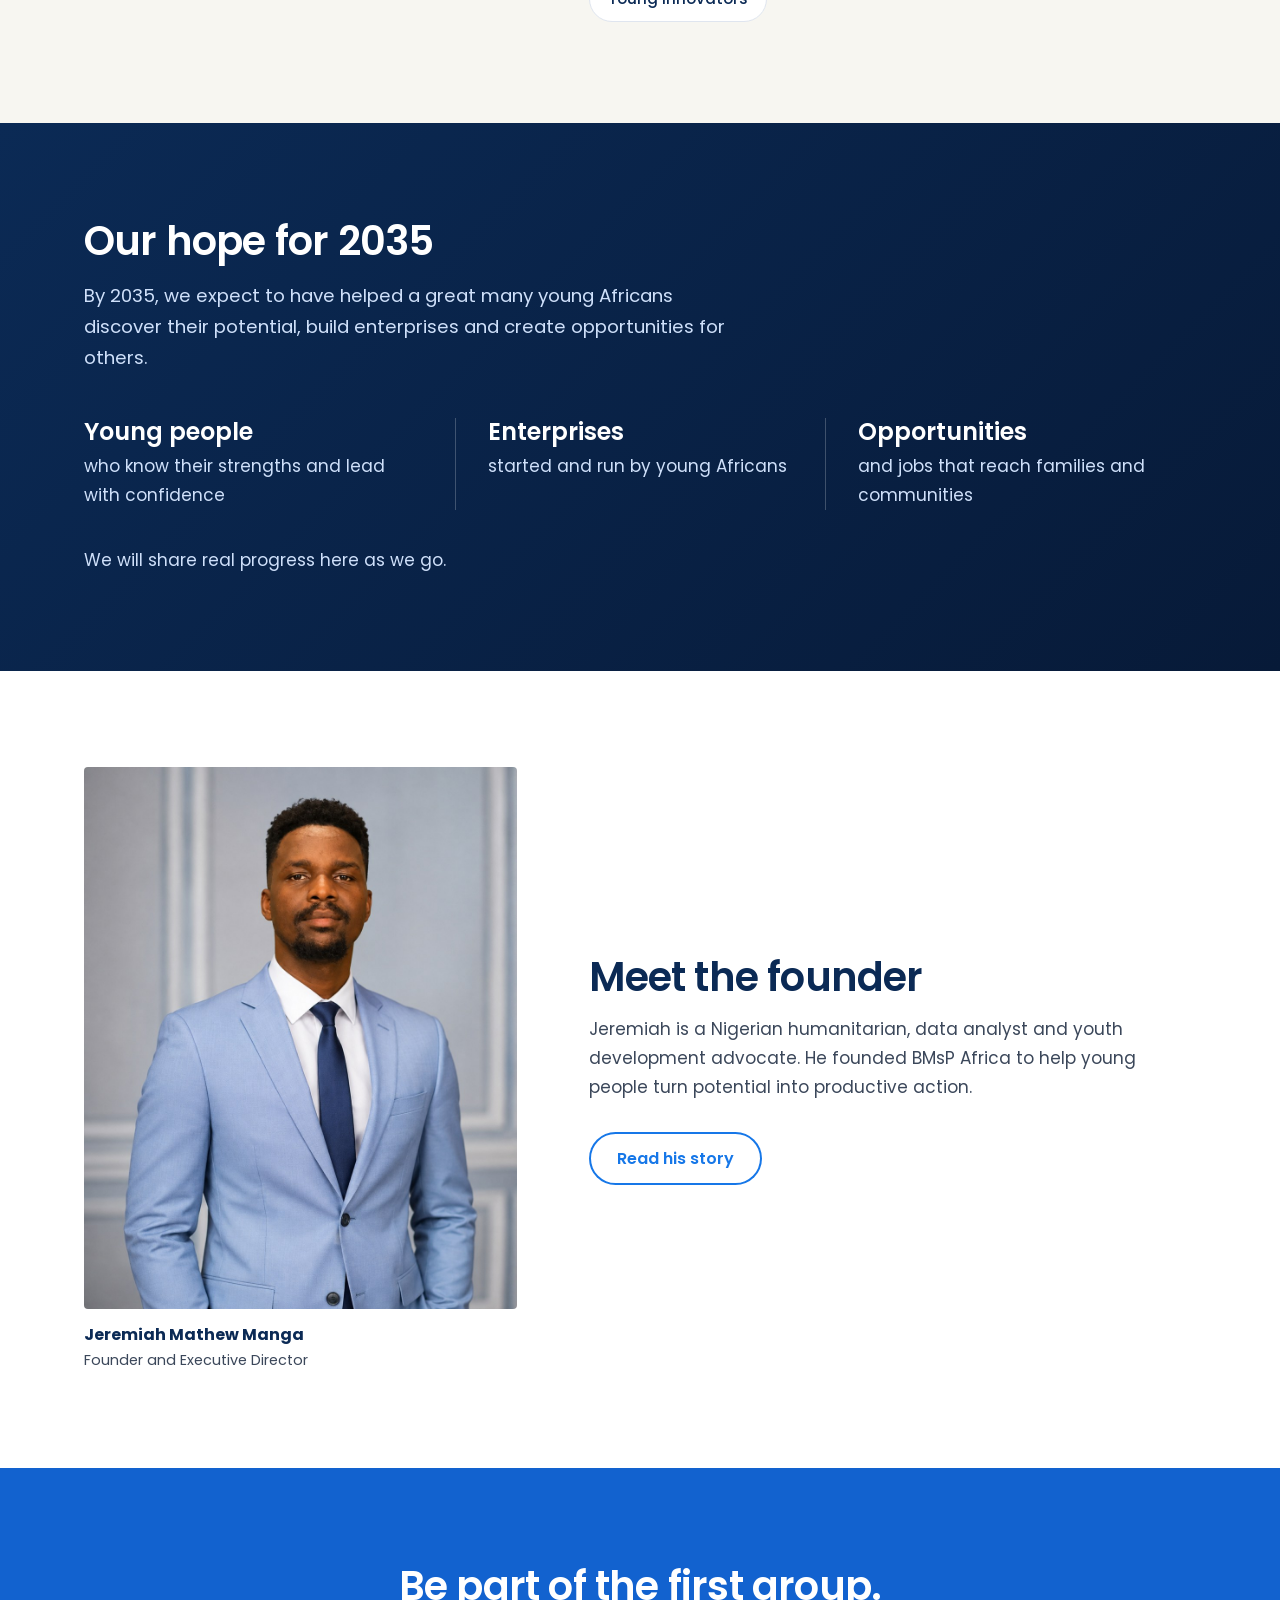
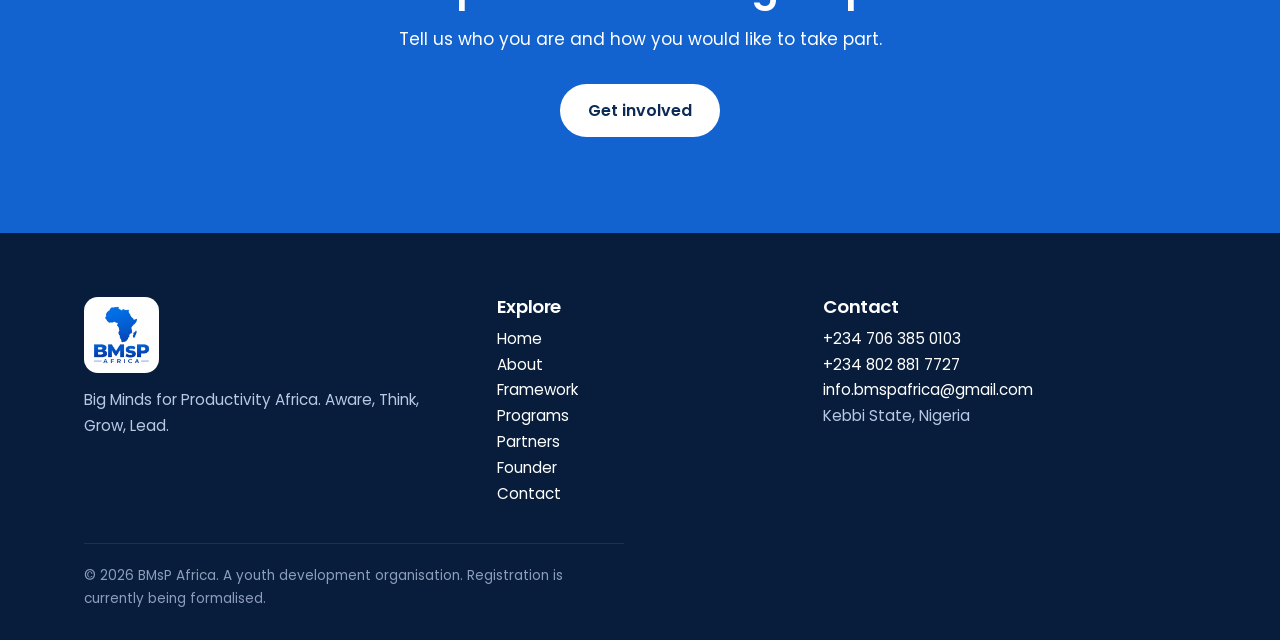
==== commit 0da28f08: "Add files via upload" ====
--- a/index.html
+++ b/index.html
@@ -4,6 +4,7 @@
 <div class="w"><div class="facts"><div><strong>Based in Kebbi State</strong>Nigeria</div><div><strong>Founding-stage organisation</strong>Shaped with our first participants</div><div><strong>Pilot first</strong>Full programs open in 2027</div></div></div>
 <section><div class="w split"><div><h2>We are just beginning, and you can start with us.</h2><p>BMsP Africa is a founding-stage organisation. We begin with a pilot, and our full programs open in 2027. The people who join now help shape what we build.</p></div>
 <div class="list"><div><h3>Young people</h3><p>Join the pilot, or ask to be on the list for the first 2027 cohort.</p></div><div><h3>Mentors and volunteers</h3><p>Share your skills with young people who are ready to learn from you.</p></div><div><h3>Partners</h3><p>Schools, businesses and institutions can host, fund or co-design our first sessions.</p></div></div></div></section>
+<section class="alt"><div class="w split"><div><span class="soonb">Coming soon</span><h2>BMsP CBT Readiness Program</h2><p>Introduces students to computer-based tests (CBT) ahead of JAMB, WAEC and NECO: the basics of CBT and how it works, with support in Mathematics and English Language.</p><div class="row"><a class="btn" href="programs.html#develop">See the program</a></div></div><div class="list"><div><h3>Who it is for</h3><p>Students preparing for JAMB, WAEC and NECO.</p></div><div><h3>What it covers</h3><p>The basics of computer-based tests and how they work, with support in Mathematics and English Language.</p></div></div></div></section>
 <section class="quote"><div class="w"><p>Before people change their communities, they must first develop their own minds.</p><span>The BMsP Africa premise</span></div></section>
 <section><div class="w"><h2>How we work with young people</h2><p>We start with the person, then grow outward to the community.</p>
 <div class="pils"><a class="pil" href="framework.html"><h3>Unlock the mind</h3><p>Self-awareness, identity and critical thinking.</p><span class="go">Read the framework</span></a><a class="pil" href="framework.html"><h3>Build the leader</h3><p>Responsibility, character and the confidence to guide others.</p><span class="go">Read the framework</span></a><a class="pil" href="framework.html"><h3>Create the enterprise</h3><p>Entrepreneurship, innovation and practical business skills.</p><span class="go">Read the framework</span></a><a class="pil" href="framework.html"><h3>Transform the community</h3><p>Jobs, businesses and solutions that serve the people around us.</p><span class="go">Read the framework</span></a></div></div></section>
--- a/style.css
+++ b/style.css
@@ -94,3 +94,29 @@
 .mb{display:block;background:none;border:2px solid var(--blue);border-radius:99px;padding:6px 16px;font:600 .9rem Poppins;color:var(--blue)}
 nav{display:none;position:absolute;top:100%;left:0;right:0;background:#fff;flex-direction:column;align-items:flex-start;padding:18px 24px;border-bottom:1px solid var(--line)}header.open nav{display:flex}}
 @media(max-width:560px){.pils,.sess,.fdesc{grid-template-columns:1fr}.pil{min-height:0}}
+.btn,.pil{transition:background .2s,filter .2s,translate .25s ease}
+.btn:hover{translate:0 -2px}a.pil:hover{translate:0 -6px}
+@media(prefers-reduced-motion:no-preference){
+@keyframes up{from{opacity:0;transform:translateY(24px)}}
+@keyframes gin{from{opacity:0;transform:scale(.92)}}
+@keyframes float{50%{transform:translateY(-10px)}}
+@keyframes bob{50%{transform:translate(-50%,calc(-50% - 7px))}}
+@keyframes drop{from{opacity:0;transform:translateY(-10px)}}
+.hero .w>div:first-child>*{animation:up .8s cubic-bezier(.2,.7,.2,1) both}
+.hero .w>div:first-child>:nth-child(1){animation-delay:.05s}.hero .w>div:first-child>:nth-child(2){animation-delay:.2s}.hero .w>div:first-child>:nth-child(3){animation-delay:.35s}
+.globe{animation:gin 1.4s .15s cubic-bezier(.2,.7,.2,1) both}
+.globe img{animation:float 9s ease-in-out infinite}
+.pill{animation:bob 5s ease-in-out infinite}.pill:nth-of-type(2){animation-delay:-1.3s}.pill:nth-of-type(3){animation-delay:-2.6s}.pill:nth-of-type(4){animation-delay:-3.9s}
+.anim .rv{opacity:0;transform:translateY(22px);transition:opacity .7s ease,transform .7s cubic-bezier(.2,.7,.2,1);transition-delay:var(--d,0s)}
+.anim .rv.in{opacity:1;transform:none}
+.anim .pil.rv{opacity:1;transform:none;clip-path:inset(100% 0 0 0);transition:clip-path .9s cubic-bezier(.2,.7,.2,1) var(--d,0s),background .2s,filter .2s,translate .25s ease}
+.anim .pil.rv.in{clip-path:inset(0)}
+.anim .pav.rv{opacity:1;transform:none;clip-path:inset(100% 0 0 0);transition:clip-path 1.8s cubic-bezier(.3,.6,.2,1)}
+.anim .pav.rv.in{clip-path:inset(-40px)}
+.anim .path li:before{transform:scaleX(0);transform-origin:left;transition:transform .7s ease .35s}
+.anim .path li.in:before{transform:none}
+.st[open] .pl{animation:drop .4s ease}
+@media(max-width:960px){.anim .path li:before{transform:scaleY(0);transform-origin:top}.anim .path li.in:before{transform:none}}
+}
+.soonb{display:inline-block;background:var(--gold);color:var(--navy);font:600 .8rem/1 Poppins,sans-serif;padding:7px 14px;border-radius:99px;margin-bottom:14px}
+.pr h3 .soonb{margin:6px 0 0;display:table;font-size:.72rem;padding:6px 12px}
